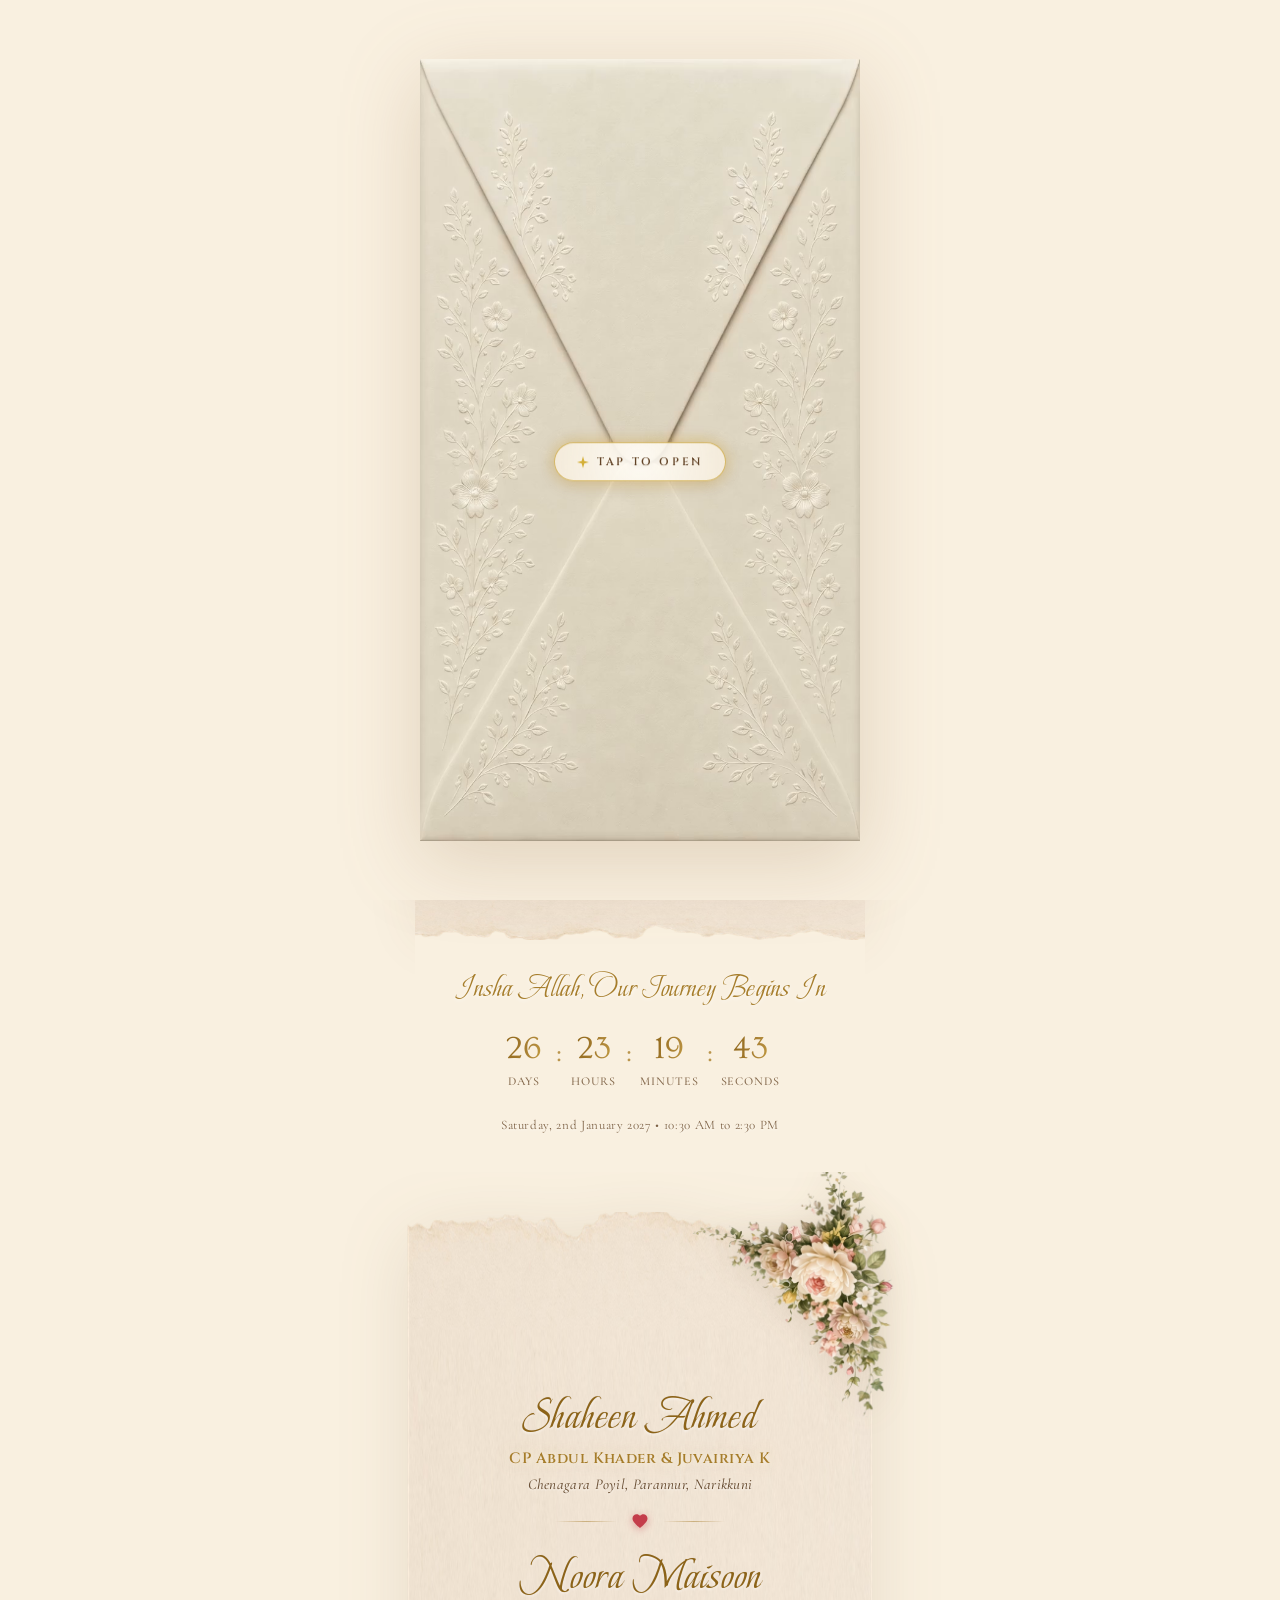
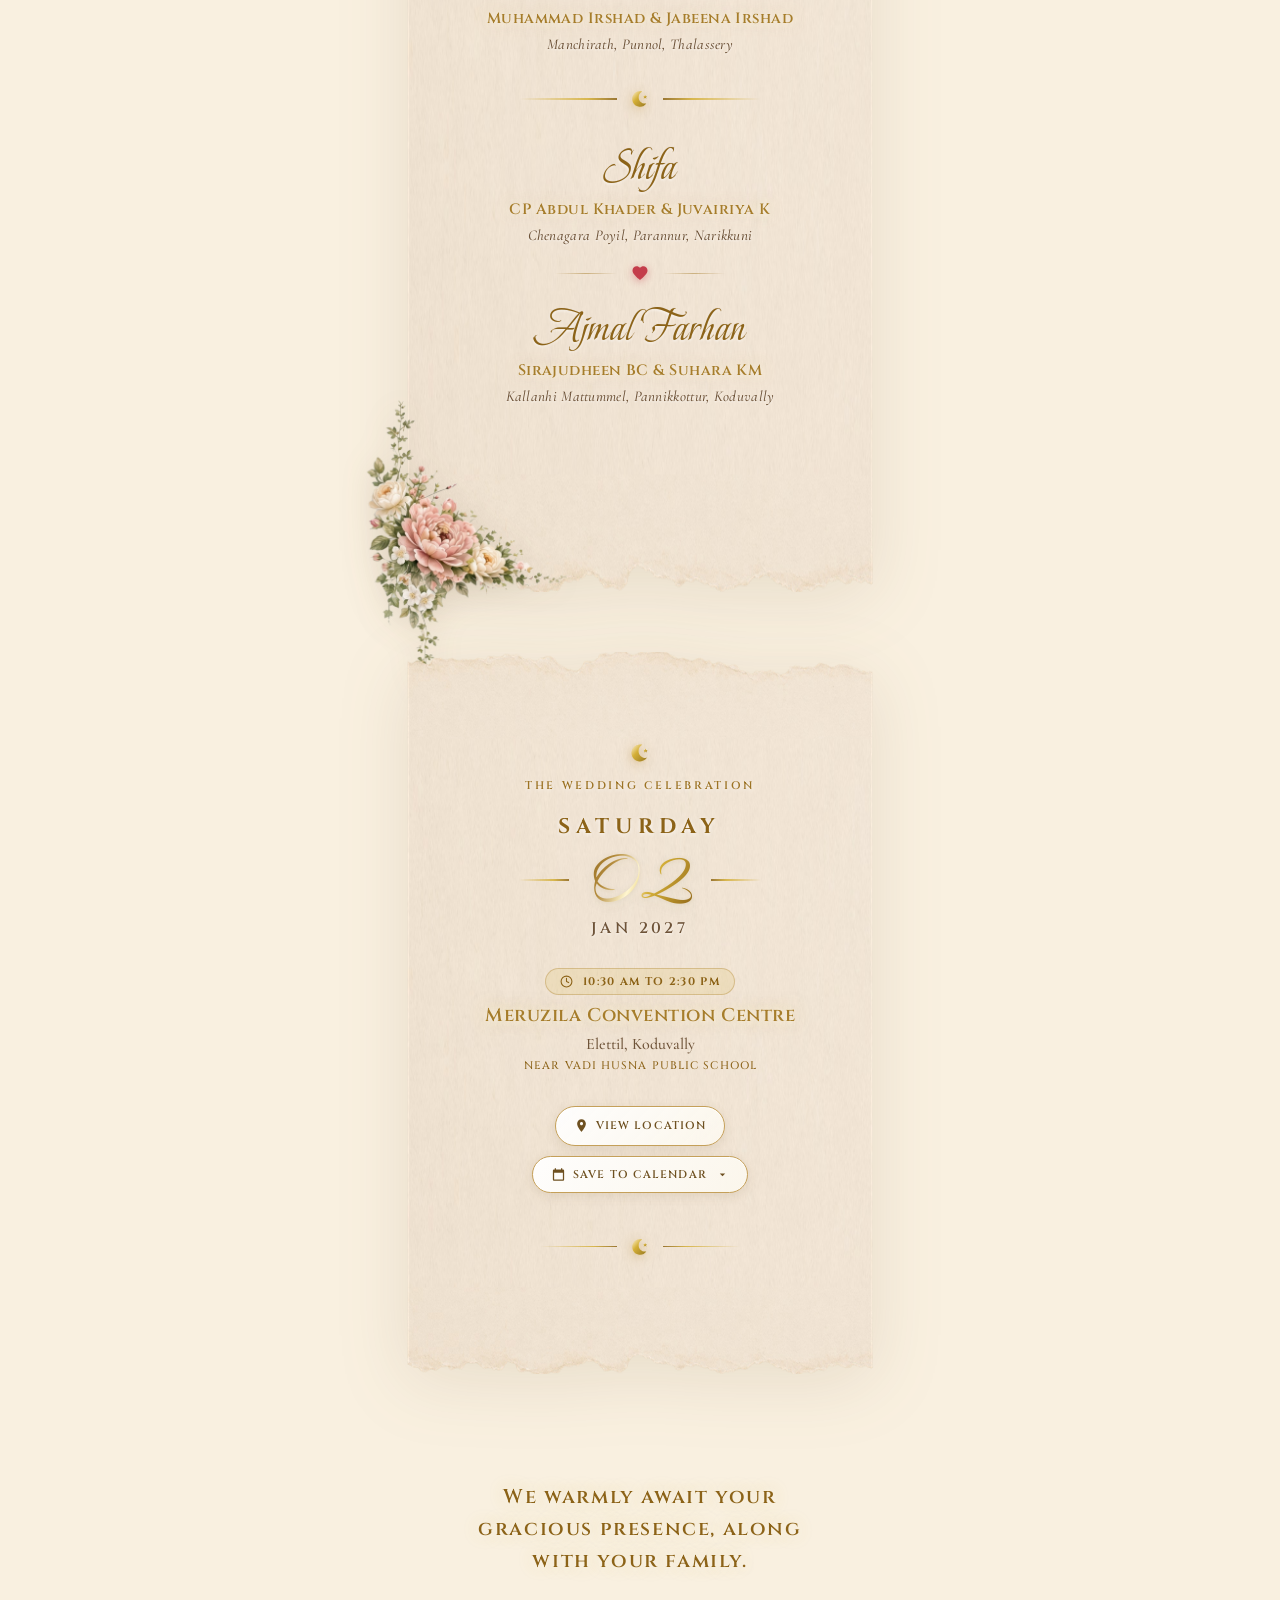
==== weddings1.html @ ca6dc737 "DSFDS" ====
<!DOCTYPE html>
<html lang="en">

<head>
    <meta charset="UTF-8">
    <meta name="viewport" content="width=device-width, initial-scale=1.0, maximum-scale=1.0, user-scalable=no">
    <title>Wedding Invitation | Shaheen &amp; Noora • Shifa &amp; Ajmal | 2 January 2027</title>
    <meta name="description"
        content="Wedding Invitation: Join Us for the Wedding of Shaheen Ahmed &amp; Noora Maisoon and Shifa &amp; Ajmal Farhan on Saturday, 2nd January 2027 (10:30 AM to 2:30 PM) at Meruzila Convention Centre, Elettil, Koduvally.">
    <meta name="keywords"
        content="Wedding Invitation, Muslim Wedding, Shaheen Ahmed, Noora Maisoon, Shifa, Ajmal Farhan, Meruzila Convention Centre, Elettil, Koduvally, Kerala Wedding">
    <meta name="author" content="Shaheen &amp; Noora • Shifa &amp; Ajmal">
    <link rel="icon" type="image/png" href="images/justversemainlogo.png">
    <link rel="shortcut icon" type="image/png" href="images/justversemainlogo.png">
    <link rel="apple-touch-icon" href="images/justversemainlogo.png">

    <!-- Open Graph Meta Tags for WhatsApp, Instagram, Facebook, and Social Sharing -->
    <meta property="og:type" content="website">
    <meta property="og:site_name" content="Wedding Invitation">
    <meta property="og:title" content="Wedding Invitation | Shaheen &amp; Noora • Shifa &amp; Ajmal | 2 January 2027">
    <meta property="og:description"
        content="Join Us for the Wedding of Shaheen Ahmed &amp; Noora Maisoon and Shifa &amp; Ajmal Farhan on Saturday, 2nd January 2027 (10:30 AM to 2:30 PM) at Meruzila Convention Centre, Elettil, Koduvally.">
    <meta property="og:image" content="assets/images/gem13.png">
    <meta property="og:image:secure_url" content="assets/images/gem13.png">
    <meta property="og:image:type" content="image/png">
    <meta property="og:image:width" content="550">
    <meta property="og:image:height" content="975">
    <meta property="og:image:alt"
        content="Wedding Invitation | Shaheen Ahmed &amp; Noora Maisoon • Shifa &amp; Ajmal Farhan">
    <link rel="image_src" href="assets/images/gem13.png">

    <!-- Twitter Card Meta Tags -->
    <meta name="twitter:card" content="summary_large_image">
    <meta name="twitter:title" content="Wedding Invitation | Shaheen &amp; Noora • Shifa &amp; Ajmal">
    <meta name="twitter:description"
        content="Join Us for the Wedding of Shaheen Ahmed &amp; Noora Maisoon and Shifa &amp; Ajmal Farhan on Saturday, 2nd January 2027 at Meruzila Convention Centre, Elettil, Koduvally.">
    <meta name="twitter:image" content="assets/images/gem13.png">
    <meta name="twitter:image:alt"
        content="Wedding Invitation | Shaheen Ahmed &amp; Noora Maisoon • Shifa &amp; Ajmal Farhan">

    <!-- Google Fonts including Amiri for Arabic Script & Calligraphy -->
    <link rel="preconnect" href="https://fonts.googleapis.com">
    <link rel="preconnect" href="https://fonts.gstatic.com" crossorigin>
    <link
        href="https://fonts.googleapis.com/css2?family=Amiri:ital,wght@0,400;0,700;1,400&family=Beau+Rivage&family=Cinzel:wght@400;500;600;700&family=Cormorant+Garamond:ital,wght@0,300;0,400;0,500;0,600;1,400&family=Montserrat:wght@300;400;500;600&family=Ovo&family=Playfair+Display:ital,wght@0,400;0,600;1,400&display=swap"
        rel="stylesheet">

    <!-- Custom Luxury Stylesheet -->
    <link rel="stylesheet" href="css/style.css">
    <link rel="stylesheet" href="css/weddings1.css">
</head>

<body>

    <!-- ==========================================================================
         CINEMATIC INTRO: ENVELOPE OVERLAY & UNVEIL SEQUENCE
         ========================================================================== -->
    <div id="weiOverlay">
        <div class="wei-envelope-stage">
            <img id="weiImg" src="images/envelope_cover.png?v=7.0.0"
                alt="Wedding Invitation - Shaheen &amp; Noora • Shifa &amp; Ajmal" draggable="false">
            <div id="weiTapWrap" class="wei-tap-center">
                <div class="wei-tap-badge">
                    <span class="wei-tap-sparkle">
                        <svg class="sparkle-svg" viewBox="0 0 24 24" fill="currentColor" width="12" height="12"
                            aria-hidden="true">
                            <path d="M12 0L14.59 9.41L24 12L14.59 14.59L12 24L9.41 14.59L0 12L9.41 9.41L12 0Z" />
                        </svg>
                    </span>
                    <span class="wei-tap-label">Tap to open</span>
                </div>
            </div>
        </div>
    </div>

    <!-- Video Opening Layer -->
    <div id="weiVideoWrap">
        <video id="weiVideo" src="assets/videos/video1.mp4?v=2.0.0" muted playsinline preload="auto"></video>
        <button id="weiSkipBtn" class="wei-skip-btn">Skip &rarr;</button>
    </div>

    <!-- Audio Element -->
    <audio id="weiAudio" loop preload="auto">
        <source src="https://pub-4dc8201144ca418fb604349c73e8c724.r2.dev/Einaudi_%20Divenire%20(1)%20(1).mp3"
            type="audio/mp3">
        <source src="assets/audio/a_thousand_years.mp3" type="audio/mp3">
    </audio>

    <!-- Floating Play/Pause Button -->
    <div id="weiAudioBtn">
        <svg id="weiIconPause" xmlns="http://www.w3.org/2000/svg" viewBox="0 0 24 24" style="display:block">
            <rect x="6" y="5" width="4" height="14" rx="1" />
            <rect x="14" y="5" width="4" height="14" rx="1" />
        </svg>
        <svg id="weiIconPlay" xmlns="http://www.w3.org/2000/svg" viewBox="0 0 24 24" style="display:none">
            <polygon points="5,3 19,12 5,21" />
        </svg>
    </div>

    <!-- Ambient Golden Dust Canvas Layer -->
    <canvas id="ambient-canvas"></canvas>

    <!-- ==========================================================================
         MAIN INVITATION WRAPPER
         ========================================================================== -->
    <div class="invitation-page-wrapper">

        <!-- ======================================================================
             SECTION 1 / PAGE 1: THE FRONT PAGE ARTBOARD
             ====================================================================== -->
        <section id="front-artboard" class="front-artboard artboard-no-swans reveal-anim">

            <!-- Architectural Stone Arch, Flowers & Pond Layer (Swans Removed) -->
            <div class="artboard-video-wrap artboard-scenery-wrap">
                <img src="images/artboard_frame_no_swans.jpg" alt="Sacred Garden Arch &amp; Pond"
                    class="artboard-scenery-img">
                <!-- Radial Sunlit Glow Shape (opacity 0.5) -->
                <div class="artboard-shape-glow"></div>
            </div>

            <!-- Romantic Falling Blossom Petals Drifting from Top Arch Flowers -->
            <div class="artboard-falling-petals" aria-hidden="true">
                <span class="blossom-petal bp-1"></span>
                <span class="blossom-petal bp-2"></span>
                <span class="blossom-petal bp-3"></span>
                <span class="blossom-petal bp-4"></span>
                <span class="blossom-petal bp-5"></span>
                <span class="blossom-petal bp-6"></span>
                <span class="blossom-petal bp-7"></span>
                <span class="blossom-petal bp-8"></span>
                <span class="blossom-petal bp-9"></span>
                <span class="blossom-petal bp-10"></span>
                <span class="blossom-petal bp-11"></span>
                <span class="blossom-petal bp-12"></span>
            </div>

            <!-- Top Hanging Botanical Garland -->
            <div class="artboard-top-garland">
                <img src="images/flower_corner_top.png?v=5.2.0"
                    alt="" class="garland-top-img">
            </div>

            <!-- Islamic Crescent & Star Seal -->
            <div class="artboard-cross-seal">
                <img src="images/islamic-crescent-icon.svg" alt="" class="cross-icon-img islamic-crescent-img">
            </div>

            <!-- Ceremony Title -->
            <div class="artboard-ceremony-title">Join Us for the Wedding of</div>

            <!-- Date "02.01.2027" -->
            <div class="artboard-date-tag">02 • 01 • 2027</div>

            <!-- Double Wedding Couple Names -->
            <div class="artboard-names-wrap double-wedding">
                <!-- Couple 1: Shaheen Ahmed & Noora Maisoon -->
                <div class="couple-unit">
                    <div class="artboard-name-first">Shaheen Ahmed</div>
                    <div class="artboard-amp">&amp;</div>
                    <div class="artboard-name-second">Noora Maisoon</div>
                </div>

                <!-- Subtle Inter-Couple Golden Separator -->
                <div class="artboard-wedding-separator" aria-hidden="true">
                    <span class="sep-line"></span>
                    <span class="sep-symbol">
                        <svg class="sep-sparkle-svg" viewBox="0 0 24 24" fill="currentColor" width="9" height="9"
                            aria-hidden="true">
                            <path d="M12 0L14.59 9.41L24 12L14.59 14.59L12 24L9.41 14.59L0 12L9.41 9.41L12 0Z" />
                        </svg>
                        <span class="sep-amp">&amp;</span>
                        <svg class="sep-sparkle-svg" viewBox="0 0 24 24" fill="currentColor" width="9" height="9"
                            aria-hidden="true">
                            <path d="M12 0L14.59 9.41L24 12L14.59 14.59L12 24L9.41 14.59L0 12L9.41 9.41L12 0Z" />
                        </svg>
                    </span>
                    <span class="sep-line"></span>
                </div>

                <!-- Couple 2: Shifa & Ajmal Farhan -->
                <div class="couple-unit">
                    <div class="artboard-name-first">Shifa</div>
                    <div class="artboard-amp">&amp;</div>
                    <div class="artboard-name-second">Ajmal Farhan</div>
                </div>
            </div>

            <!-- Scroll Down Text & Animated Bouncing Chevron -->
            <div id="artboard-scroll-btn" class="artboard-scroll-down">
                <div class="artboard-scroll-label">Scroll down</div>
                <div class="artboard-scroll-chevron">
                    <svg xmlns="http://www.w3.org/2000/svg" viewBox="0 0 25.00 15.86" class="chevron-svg">
                        <path fill="none" stroke="#937100" stroke-width="1.8" stroke-linecap="round"
                            d="M1.0092 1.008C4.3691 5.4431 9.1402 9.565 12.5 14C16.8007 9.565 19.6901 5.4431 23.9908 1.008" />
                    </svg>
                </div>
            </div>

            <!-- Swaying Botanical Branches Left & Right -->
            <div class="artboard-branch-left">
                <img src="https://static.tildacdn.net/tild6639-3363-4136-a234-356639363561/noroot.png" alt=""
                    class="branch-floating branch-left">
            </div>
            <div class="artboard-branch-right">
                <img src="https://static.tildacdn.net/tild3764-3461-4436-a562-636534643333/noroot.png" alt=""
                    class="branch-floating branch-right">
            </div>

            <!-- Bottom Lake / Greenery Artwork -->
            <div class="artboard-bottom-water">
                <img src="images/tilda_water.png" alt="" class="bottom-water-img">
            </div>

            <!-- Islamic Golden Divider -->
            <div class="artboard-christian-divider reveal-anim" aria-hidden="true">
                <span class="cross-divider-line left-line"></span>
                <div class="cross-divider-emblem">
                    <img src="images/islamic-crescent-icon.svg" alt="" class="cross-divider-icon islamic-crescent-icon">
                </div>
                <span class="cross-divider-line right-line"></span>
            </div>

            <!-- Page 2 Header: Bismillah & "And We created you in pairs" - Qur'an 78:8 -->
            <div class="artboard-two-souls reveal-anim" id="artboard-two-souls">
                <span class="two-souls-line soul-bismillah" dir="rtl" lang="ar">بِسْمِ اللَّهِ الرَّحْمَٰنِ
                    الرَّحِيمِ</span>
                <span class="two-souls-line soul-arabic-verse" dir="rtl" lang="ar">وَخَلَقْنَاكُمْ أَزْوَاجًا</span>
                <span class="two-souls-line soul-line-quote">&ldquo;And We created you in pairs&rdquo;</span>
                <span class="two-souls-line soul-line-cite">&mdash; Qur'an 78:8 &mdash;</span>
            </div>

        </section>

        <!-- ======================================================================
             SECTION 2 / PAGE 2: SHIMMERING GOLD COUNTDOWN TIMER
             ====================================================================== -->
        <section class="section-countdown-artboard reveal-anim">
            <div class="countdown-artboard-title">Insha Allah, Our Journey Begins In</div>

            <div id="countdownContainer" class="countdown-flex-container">
                <div class="time-block" id="tb-days">
                    <div class="number-wrap">
                        <div class="number" id="days">--</div>
                    </div>
                    <div class="label">Days</div>
                </div>
                <div class="separator sep1">:</div>
                <div class="time-block" id="tb-hours">
                    <div class="number-wrap">
                        <div class="number" id="hours">--</div>
                    </div>
                    <div class="label">Hours</div>
                </div>
                <div class="separator sep2">:</div>
                <div class="time-block" id="tb-mins">
                    <div class="number-wrap">
                        <div class="number" id="minutes">--</div>
                    </div>
                    <div class="label">Minutes</div>
                </div>
                <div class="separator sep3">:</div>
                <div class="time-block" id="tb-secs">
                    <div class="number-wrap">
                        <div class="number" id="seconds">--</div>
                    </div>
                    <div class="label">Seconds</div>
                </div>
            </div>

            <div class="countdown-date-subtext">
                Saturday, 2nd January 2027 • 10:30 AM to 2:30 PM
            </div>
        </section>

        <!-- ======================================================================
             SECTION 3 / PAGE 3: FAMILY LINEAGE ON SACRED DECKLED PARCHMENT
             ====================================================================== -->
        <section class="section-parchment-lineage double-lineage reveal-anim">
            <div class="parchment-lineage-container">
                <!-- Deckled Paper Background -->
                <div class="parchment-lineage-bg" aria-hidden="true">
                    <img src="images/deckled_parchment_tall.png?v=5.0.0" alt="" class="parchment-bg-img">
                </div>

                <!-- Floating Botanical Corner Roses -->
                <div class="parchment-flower-top" aria-hidden="true">
                    <img src="images/flower_corner_top.png?v=5.2.0" alt="" class="lineage-flower-img branch-sway-top">
                </div>
                <div class="parchment-flower-bottom" aria-hidden="true">
                    <img src="images/flower_corner_bottom.png?v=5.2.0" alt=""
                        class="lineage-flower-img branch-sway-bottom">
                </div>

                <div class="parchment-lineage-content">
                    <!-- COUPLE 1: Shaheen Ahmed & Noora Maisoon -->
                    <div class="lineage-couple-unit reveal-anim">
                        <!-- Groom: Shaheen Ahmed -->
                        <div class="lineage-card-block left-slide-block">
                            <h3 class="lineage-name-script scale-up">Shaheen Ahmed</h3>
                            <div class="lineage-parents-line">CP Abdul Khader &amp; Juvairiya K</div>
                            <div class="lineage-address-line">
                                Chenagara Poyil, Parannur, Narikkuni
                            </div>
                        </div>

                        <!-- Heart Divider -->
                        <div class="lineage-heart-divider scale-up" aria-hidden="true">
                            <span class="heart-line"></span>
                            <span class="heart-icon">
                                <svg class="heart-svg" viewBox="0 0 24 24" fill="currentColor"
                                    xmlns="http://www.w3.org/2000/svg" width="18" height="18" aria-hidden="true">
                                    <path
                                        d="M12 21.35l-1.45-1.32C5.4 15.36 2 12.28 2 8.5 2 5.42 4.42 3 7.5 3c1.74 0 3.41.81 4.5 2.09C13.09 3.81 14.76 3 16.5 3 19.58 3 22 5.42 22 8.5c0 3.78-3.4 6.86-8.55 11.54L12 21.35z" />
                                </svg>
                            </span>
                            <span class="heart-line"></span>
                        </div>

                        <!-- Bride: Noora Maisoon -->
                        <div class="lineage-card-block right-slide-block">
                            <h3 class="lineage-name-script scale-up">Noora Maisoon</h3>
                            <div class="lineage-parents-line">Muhammad Irshad &amp; Jabeena Irshad</div>
                            <div class="lineage-address-line">
                                Manchirath, Punnol, Thalassery
                            </div>
                        </div>
                    </div>

                    <!-- Islamic Crescent Golden Divider -->
                    <div class="parchment-cross-divider scale-up" aria-hidden="true">
                        <span class="cross-divider-line left-line"></span>
                        <div class="cross-divider-emblem">
                            <img src="images/islamic-crescent-icon.svg" alt=""
                                class="cross-divider-icon islamic-crescent-icon">
                        </div>
                        <span class="cross-divider-line right-line"></span>
                    </div>

                    <!-- COUPLE 2: Shifa & Ajmal Farhan -->
                    <div class="lineage-couple-unit reveal-anim">
                        <!-- Bride: Shifa -->
                        <div class="lineage-card-block left-slide-block">
                            <h3 class="lineage-name-script scale-up">Shifa</h3>
                            <div class="lineage-parents-line">CP Abdul Khader &amp; Juvairiya K</div>
                            <div class="lineage-address-line">
                                Chenagara Poyil, Parannur, Narikkuni
                            </div>
                        </div>

                        <!-- Heart Divider -->
                        <div class="lineage-heart-divider scale-up" aria-hidden="true">
                            <span class="heart-line"></span>
                            <span class="heart-icon">
                                <svg class="heart-svg" viewBox="0 0 24 24" fill="currentColor"
                                    xmlns="http://www.w3.org/2000/svg" width="18" height="18" aria-hidden="true">
                                    <path
                                        d="M12 21.35l-1.45-1.32C5.4 15.36 2 12.28 2 8.5 2 5.42 4.42 3 7.5 3c1.74 0 3.41.81 4.5 2.09C13.09 3.81 14.76 3 16.5 3 19.58 3 22 5.42 22 8.5c0 3.78-3.4 6.86-8.55 11.54L12 21.35z" />
                                </svg>
                            </span>
                            <span class="heart-line"></span>
                        </div>

                        <!-- Groom: Ajmal Farhan -->
                        <div class="lineage-card-block right-slide-block">
                            <h3 class="lineage-name-script scale-up">Ajmal Farhan</h3>
                            <div class="lineage-parents-line">Sirajudheen BC &amp; Suhara KM</div>
                            <div class="lineage-address-line">
                                Kallanhi Mattummel, Pannikkottur, Koduvally
                            </div>
                        </div>
                    </div>
                </div>
            </div>
        </section>

        <!-- ======================================================================
             SECTION 5 / PAGE 5: THE CELEBRATION VENUE & LOCATION ON DECKLED PARCHMENT
             ====================================================================== -->
        <section class="section-parchment-event reveal-anim">
            <div class="parchment-event-container">
                <!-- Deckled Paper Background -->
                <div class="parchment-event-bg" aria-hidden="true">
                    <img src="images/deckled_parchment_tall.png?v=5.0.0" alt="" class="parchment-bg-img">
                </div>

                <div class="parchment-event-content">
                    <!-- Top Sacred Islamic Emblem -->
                    <div class="event-cross-emblem" aria-hidden="true">
                        <img src="images/islamic-crescent-icon.svg" alt=""
                            class="event-cross-icon islamic-crescent-icon">
                    </div>
                    <div class="event-section-label">The Wedding Celebration</div>

                    <!-- Date Highlight Container -->
                    <div class="date-highlight-container">
                        <div class="date-day-name left-slide-block">SATURDAY</div>
                        <div class="date-grid">
                            <span class="line left-slide"></span>
                            <span class="date-number scale-up">02</span>
                            <span class="line right-slide"></span>
                        </div>
                        <div class="date-month-year right-slide-block">JAN 2027</div>
                    </div>

                    <!-- Event Schedule & Sacred Venues -->
                    <div class="event-schedule-block">
                        <div class="service-item service-item-mass">
                            <div class="service-time-badge service-badge-mass">
                                <span class="time-clock-icon">
                                    <svg class="time-clock-svg" viewBox="0 0 24 24" fill="none" stroke="currentColor"
                                        stroke-width="2" stroke-linecap="round" stroke-linejoin="round" width="13"
                                        height="13" aria-hidden="true">
                                        <circle cx="12" cy="12" r="10"></circle>
                                        <polyline points="12 6 12 12 16 14"></polyline>
                                    </svg>
                                </span>
                                <span>10:30 AM to 2:30 PM</span>
                            </div>
                            <h3 class="service-venue-name venue-anim-mass">Meruzila Convention Centre</h3>
                            <div class="service-venue-sub venue-sub-mass">
                                Elettil, Koduvally<br>
                                <span class="venue-landmark">Near Vadi Husna Public School</span>
                            </div>
                        </div>
                    </div>

                    <!-- Luxury Action Buttons: View Location & Save to Calendar -->
                    <div class="parchment-action-buttons">
                        <!-- View Location Link -->
                        <a href="https://maps.app.goo.gl/gqiC6uwyXmuQNy3B7" target="_blank" rel="noopener noreferrer"
                            class="btn-parchment-pill btn-parchment-location" aria-label="View Location on Google Maps">
                            <svg viewBox="0 0 24 24" class="pill-svg-icon">
                                <path
                                    d="M12 2C8.13 2 5 5.13 5 9c0 5.25 7 13 7 13s7-7.75 7-13c0-3.87-3.13-7-7-7zm0 9.5c-1.38 0-2.5-1.12-2.5-2.5s1.12-2.5 2.5-2.5 2.5 1.12 2.5 2.5-1.12 2.5-2.5 2.5z" />
                            </svg>
                            <span>View Location</span>
                        </a>

                        <!-- Save to Calendar Dropdown Wrap -->
                        <div class="calendar-dropdown-wrap">
                            <button type="button" id="btn-save-calendar-toggle"
                                class="btn-parchment-pill btn-parchment-cal" aria-expanded="false">
                                <svg viewBox="0 0 24 24" class="pill-svg-icon">
                                    <path
                                        d="M19 4h-1V2h-2v2H8V2H6v2H5c-1.11 0-1.99.9-1.99 2L3 20c0 1.1.89 2 2 2h14c1.1 0 2-.9 2-2V6c0-1.1-.9-2-2-2zm0 16H5V9h14v11z" />
                                </svg>
                                <span>Save to Calendar</span>
                                <svg viewBox="0 0 24 24" class="dropdown-arrow-icon">
                                    <path d="M7 10l5 5 5-5z" />
                                </svg>
                            </button>
                            <div id="calendar-dropdown-menu" class="calendar-dropdown-menu">
                                <a id="btn-google-calendar" href="#" target="_blank" rel="noopener noreferrer"
                                    class="cal-menu-item">
                                    <span class="cal-mini-icon">
                                        <svg class="cal-svg" viewBox="0 0 24 24" fill="none" stroke="currentColor"
                                            stroke-width="2" stroke-linecap="round" stroke-linejoin="round" width="15"
                                            height="15" aria-hidden="true">
                                            <rect x="3" y="4" width="18" height="18" rx="2" ry="2"></rect>
                                            <line x1="16" y1="2" x2="16" y2="6"></line>
                                            <line x1="8" y1="2" x2="8" y2="6"></line>
                                            <line x1="3" y1="10" x2="21" y2="10"></line>
                                        </svg>
                                    </span>
                                    <span>Google Calendar</span>
                                </a>
                                <button type="button" id="btn-apple-calendar" class="cal-menu-item">
                                    <span class="cal-mini-icon">
                                        <svg class="apple-svg" viewBox="0 0 170 170" width="15" height="15"
                                            fill="currentColor" aria-hidden="true">
                                            <path
                                                d="M150.37 130.25c-2.45 5.66-5.35 10.87-8.71 15.66-4.58 6.53-8.33 11.05-11.22 13.56-4.48 4.12-9.28 6.23-14.42 6.35-3.69 0-8.14-1.05-13.32-3.18-5.19-2.12-9.97-3.17-14.34-3.17-4.58 0-9.49 1.05-14.75 3.17-5.26 2.13-9.5 3.24-12.74 3.35-4.35.13-9.16-1.9-14.42-6.08-3.7-3.04-7.58-7.7-11.64-13.98-6.19-9.56-11.1-20.9-14.74-34.02-3.64-13.12-5.46-25.04-5.46-35.77 0-14.44 3.73-26.23 11.19-35.37 7.46-9.14 16.79-13.8 27.99-13.98 5.43 0 11.28 1.48 17.55 4.43 6.27 2.95 10.23 4.48 11.89 4.59 1.34 0 5.48-1.58 12.43-4.74 6.95-3.16 13.04-4.63 18.28-4.41 12.83.61 23.33 5.42 31.5 14.43-11.2 6.77-16.69 16.29-16.48 28.56.22 9.68 3.99 17.74 11.31 24.18 5.76 5.11 12.39 8.35 19.89 9.72-2.18 6.53-4.94 13.68-8.28 21.46zM119.22 31.84c0-7.72 2.76-14.97 8.28-21.75 5.53-6.77 12.48-10.09 20.87-10.09.22 1.09.33 2.18.33 3.27 0 7.62-2.88 15.08-8.63 22.38-5.75 7.3-12.91 11.1-21.48 11.41-.21-1.63-.37-3.37-.37-5.22z" />
                                        </svg>
                                    </span>
                                    <span>Apple / iCal (.ics)</span>
                                </button>
                            </div>
                        </div>
                    </div>

                    <!-- Sacred Golden Crescent Divider -->
                    <div class="parchment-cross-divider mini" aria-hidden="true">
                        <span class="cross-divider-line left-line"></span>
                        <div class="cross-divider-emblem">
                            <img src="images/islamic-crescent-icon.svg" alt=""
                                class="cross-divider-icon islamic-crescent-icon">
                        </div>
                        <span class="cross-divider-line right-line"></span>
                    </div>
                </div>
            </div>
        </section>

        <!-- ======================================================================
             FINAL PAGE / FOOTER: WARM PRESENCE REQUEST
             ====================================================================== -->
        <footer class="simple-invitation-footer reveal-anim">
            <div class="final-presence-wrap">
                <p class="final-presence-text">
                    We warmly await your gracious presence, along with your family.
                </p>
            </div>
        </footer>
    </div>

    <!-- Main JavaScript Engine -->
    <script src="js/weddings1.js"></script>
</body>

</html>
---- css/style.css ----
/* ==========================================================================
   NEENA WITH NIKHIL — THE SACRED GARDEN
   Christian Betrothal Invitation & Ceremony Experience
   Inspired by https://webgencyinvitations.com/thesacredgarden
   Theme: Warm Parchment (#F9F0E0), Antique Gold (#A67D2B, #B48C3D), Royal Wine (#5A0F1B)
   ========================================================================== */

@import url('https://fonts.googleapis.com/css2?family=Cinzel:wght@400;500;600;700&family=Cinzel+Decorative:wght@400;700&family=Cormorant+Garamond:ital,wght@0,300;0,400;0,500;0,600;1,400&family=Montserrat:wght@300;400;500;600;700&family=Ovo&family=Playfair+Display:ital,wght@0,400;0,500;0,600;1,400&display=swap');

:root {
    /* Palette from The Sacred Garden */
    --bg-parchment: #F9F0E0;
    --bg-parchment-light: #FFFDF8;
    --bg-parchment-card: rgba(255, 253, 248, 0.94);
    --bg-parchment-glass: rgba(249, 240, 224, 0.88);

    --gold-primary: #A67D2B;
    --gold-rich: #B48C3D;
    --gold-light: #D8BA72;
    --gold-shimmer: #CDA95A;
    --gold-border: rgba(166, 125, 43, 0.32);
    --gold-glow: rgba(180, 140, 61, 0.28);

    --wine-royal: #5A0F1B;
    --wine-hover: #721625;
    --wine-soft: rgba(90, 15, 27, 0.08);

    --text-primary: #332418;
    --text-secondary: #6A5140;
    --text-muted: #8C7666;

    /* Typography */
    --font-heading: 'Cinzel', Georgia, serif;
    --font-decorative: 'Cinzel Decorative', Georgia, serif;
    --font-serif: 'Cormorant Garamond', Georgia, serif;
    --font-sans: 'Montserrat', -apple-system, sans-serif;
    --font-timer: 'Ovo', Georgia, serif;

    /* Card & Section Container Dimensions */
    --container-max-w: 460px;
    --artboard-w: 450px;
    --artboard-h: 940px;
    --shadow-soft: 0 10px 30px rgba(110, 80, 45, 0.08);
    --shadow-card: 0 16px 40px rgba(110, 80, 45, 0.12);
}

/* Base Reset */
*, *::before, *::after {
    box-sizing: border-box;
    margin: 0;
    padding: 0;
    -webkit-tap-highlight-color: transparent;
}

html {
    scroll-behavior: smooth;
    background-color: var(--bg-parchment);
}

body {
    width: 100%;
    min-height: 100vh;
    background-color: var(--bg-parchment);
    color: var(--text-primary);
    font-family: var(--font-serif);
    line-height: 1.6;
    overflow-x: hidden;
    position: relative;
    -webkit-font-smoothing: antialiased;
}

/* ==========================================================================
   1. CINEMATIC ENVELOPE OVERLAY (#weiOverlay)
   (Exact Match to The Sacred Garden rec2487446003)
   ========================================================================== */
#weiOverlay {
    position: fixed;
    inset: 0;
    z-index: 99999;
    background: #F9F0E0;
    display: flex;
    flex-direction: column;
    align-items: center;
    justify-content: center;
    cursor: pointer;
    -webkit-tap-highlight-color: transparent;
    user-select: none;
    transition: opacity 1.4s ease;
}

.wei-envelope-stage {
    position: relative;
    width: 100%;
    max-width: 440px;
    display: flex;
    align-items: center;
    justify-content: center;
}

#weiImg {
    width: 100%;
    max-width: 440px;
    display: block;
    object-fit: contain;
    filter: drop-shadow(0 20px 40px rgba(140, 100, 60, 0.22));
}

#weiTapWrap.wei-tap-center {
    position: absolute;
    top: 51.5%;
    left: 50%;
    transform: translate(-50%, -50%);
    display: flex;
    flex-direction: column;
    align-items: center;
    justify-content: center;
    animation: weiTapIn 1.2s 0.6s both;
    pointer-events: none;
    z-index: 10;
}

.wei-tap-badge {
    display: inline-flex;
    align-items: center;
    justify-content: center;
    gap: 8px;
    padding: 10px 22px;
    background: radial-gradient(circle, rgba(255, 252, 245, 0.94) 0%, rgba(247, 238, 222, 0.88) 100%);
    border: 1.5px solid rgba(197, 155, 39, 0.65);
    border-radius: 30px;
    box-shadow: 0 4px 18px rgba(140, 100, 60, 0.16), 0 0 16px rgba(218, 165, 32, 0.35);
    backdrop-filter: blur(6px);
    -webkit-backdrop-filter: blur(6px);
    animation: weiBadgePulse 2.4s ease-in-out infinite;
    cursor: pointer;
}

.wei-tap-sparkle {
    font-size: 11px;
    color: #C59B27;
    animation: weiSparkleSpin 3s linear infinite;
    line-height: 1;
}

@keyframes weiSparkleSpin {
    0%, 100% { transform: scale(1) rotate(0deg); opacity: 0.8; }
    50%      { transform: scale(1.25) rotate(15deg); opacity: 1; }
}

.wei-tap-badge .wei-tap-label {
    font-family: 'Cinzel', Georgia, serif;
    font-size: 11px;
    letter-spacing: 0.24em;
    text-transform: uppercase;
    color: #624326;
    font-weight: 600;
    white-space: nowrap;
}

@keyframes weiBadgePulse {
    0%, 100% {
        transform: scale(1);
        box-shadow: 0 4px 18px rgba(140, 100, 60, 0.16), 0 0 14px rgba(218, 165, 32, 0.25);
    }
    50% {
        transform: scale(1.05);
        box-shadow: 0 8px 26px rgba(140, 100, 60, 0.24), 0 0 24px rgba(218, 165, 32, 0.55);
    }
}

@keyframes weiTapIn {
    from { opacity: 0; transform: translate(-50%, calc(-50% + 8px)); }
    to   { opacity: 1; transform: translate(-50%, -50%); }
}

/* ==========================================================================
   2. VIDEO UNVEILING LAYER (#weiVideoWrap)
   ========================================================================== */
#weiVideoWrap {
    position: fixed;
    inset: 0;
    z-index: 100000;
    display: flex;
    align-items: center;
    justify-content: center;
    background: #F9F0E0;
    opacity: 0;
    transition: opacity 0.8s ease;
    pointer-events: none;
}

#weiVideoWrap.wei-video-in {
    opacity: 1;
    pointer-events: all;
}

#weiVideoWrap.wei-video-out {
    opacity: 0;
    transition: opacity 1.4s ease;
    pointer-events: none;
}

#weiVideo {
    width: 100%;
    max-width: 440px;
    display: block;
    object-fit: contain;
    filter: drop-shadow(0 20px 40px rgba(0, 0, 0, 0.15));
}

.wei-skip-btn {
    position: absolute;
    bottom: 24px;
    right: 24px;
    padding: 7px 16px;
    background: rgba(255, 255, 255, 0.9);
    color: var(--text-secondary);
    border: 1px solid var(--gold-border);
    border-radius: 20px;
    font-family: var(--font-heading);
    font-size: 11px;
    letter-spacing: 0.12em;
    text-transform: uppercase;
    cursor: pointer;
    box-shadow: 0 4px 12px rgba(0, 0, 0, 0.1);
    transition: all 0.3s ease;
    z-index: 100001;
}

.wei-skip-btn:hover {
    background: var(--wine-royal);
    color: #ffffff;
    border-color: var(--wine-royal);
}

/* ==========================================================================
   3. FLOATING MUSIC CONTROLLER BUTTON (#weiAudioBtn)
   ========================================================================== */
#weiAudioBtn {
    position: fixed;
    bottom: 20px;
    right: 20px;
    width: 58px;
    height: 58px;
    background: #5A0F1B;
    border-radius: 50%;
    border: 2px solid rgba(216, 186, 114, 0.6);
    display: flex;
    justify-content: center;
    align-items: center;
    z-index: 2147483647;
    cursor: pointer;
    box-shadow: 0 6px 18px rgba(90, 15, 27, 0.4);
    visibility: hidden;
    opacity: 0;
    transition: opacity 0.4s ease-in-out, transform 0.25s ease;
}

#weiAudioBtn:hover {
    transform: scale(1.08);
}

#weiAudioBtn svg {
    width: 26px;
    height: 26px;
    fill: white;
}

/* ==========================================================================
   4. AMBIENT CANVAS & WRAPPER
   ========================================================================== */
#ambient-canvas {
    position: fixed;
    top: 0;
    left: 0;
    width: 100vw;
    height: 100vh;
    pointer-events: none;
    z-index: 5;
    opacity: 0.6;
}

.invitation-page-wrapper {
    position: relative;
    width: 100%;
    min-height: 100vh;
    background-color: var(--bg-parchment);
    z-index: 10;
    overflow-x: hidden;
}

/* ==========================================================================
   5. SECTION 1: THE FRONT PAGE ARTBOARD (rec2487446043 EXACT COMPOSITION)
   Design Dimensions: 450px wide x 1140px tall, warm ivory #F9F0E0 background
   Pillar Width: Center area strictly constrained between the stone pillars
   ========================================================================== */
.front-artboard {
    position: relative;
    width: 100%;
    max-width: 450px;
    height: 940px;
    margin: 0 auto;
    background-color: #F9F0E0;
    overflow: hidden;
    box-shadow: 0 0 50px rgba(110, 80, 45, 0.08);
}

/* Swans Looping Background Video */
.artboard-video-wrap {
    position: absolute;
    top: 0;
    left: 50%;
    transform: translateX(-50%);
    width: 450px;
    height: 720px;
    z-index: 1;
    overflow: hidden;
}

.artboard-video {
    width: 100%;
    height: 100%;
    object-fit: cover;
    display: block;
}

/* Radial Sunlit Glow Shape (opacity 0.5) */
.artboard-shape-glow {
    position: absolute;
    top: 0;
    left: 0;
    width: 100%;
    height: 640px;
    opacity: 0.5;
    background-image: radial-gradient(circle at center, rgba(255, 249, 235, 1) 0%, rgba(255, 231, 192, 0) 85%);
    pointer-events: none;
    z-index: 2;
}

/* Top Hanging Botanical Garland */
.artboard-top-garland {
    position: absolute;
    top: -710px;
    left: 50%;
    transform: translateX(-50%);
    width: 735px;
    height: 735px;
    pointer-events: none;
    z-index: 3;
}

.garland-top-img {
    width: 100%;
    height: 100%;
    object-fit: contain;
    display: block;
}

/* Sacred Christian Cross Seal (Top: 155px - Strictly & Immutably Centered) */
.artboard-cross-seal {
    position: absolute;
    top: 155px;
    left: 50% !important;
    transform: translateX(-50%) !important;
    width: 24px;
    height: 32px;
    z-index: 4;
    display: flex;
    align-items: center;
    justify-content: center;
    margin: 0 !important;
    padding: 0 !important;
    box-sizing: border-box;
    filter: drop-shadow(0 2px 6px rgba(166, 125, 43, 0.45));
}

.cross-icon-img {
    width: 24px;
    height: 32px;
    object-fit: contain;
    display: block;
    margin: 0 auto;
}

/* Ceremony Title: Betrothal Ceremony (Top: 195px - shifted down)
   STRICTLY INSIDE THE PILLARS (max-width: 210px) - REFINED, DAINTY SIZE */
.artboard-ceremony-title {
    position: absolute;
    top: 195px;
    left: 50%;
    transform: translateX(-50%) translateY(16px);
    width: 90%;
    max-width: 210px; /* Kept strictly inside the pillars */
    text-align: center;
    color: #a67d2b;
    font-family: 'Cinzel', Georgia, serif;
    font-size: 11.5px; /* Refined dainty font size */
    font-weight: 500;
    letter-spacing: 0.18em;
    text-transform: uppercase;
    line-height: 1.25;
    z-index: 4;
    white-space: nowrap;
    text-shadow: 0 1px 6px rgba(255, 255, 255, 0.95), 0 0 1px rgba(166, 125, 43, 0.35);
    opacity: 0;
    filter: blur(4px);
    pointer-events: none;
}

.front-artboard.artboard-revealed .artboard-ceremony-title {
    animation: artboardEntranceOnce 1.2s cubic-bezier(0.16, 1, 0.3, 1) 0.12s 1 normal forwards;
}

/* Date Tag: 28 • 10 • 2026 (Top: 228px - shifted down)
   Delicate frosted pill badge strictly inside the pillars */
.artboard-date-tag {
    position: absolute;
    top: 228px;
    left: 50%;
    transform: translateX(-50%) translateY(16px);
    display: inline-flex;
    align-items: center;
    justify-content: center;
    color: #a67d2b;
    font-family: 'Cinzel', Georgia, serif;
    font-size: 10.5px; /* Refined dainty size */
    font-weight: 600;
    letter-spacing: 0.22em;
    line-height: 1;
    z-index: 4;
    padding: 3px 12px;
    background: rgba(255, 253, 248, 0.82);
    border: 1px solid rgba(166, 125, 43, 0.28);
    border-radius: 14px;
    box-shadow: 0 2px 8px rgba(166, 125, 43, 0.08);
    text-shadow: 0 1px 4px rgba(255, 255, 255, 0.85);
    white-space: nowrap;
    opacity: 0;
    filter: blur(4px);
    pointer-events: none;
}

.front-artboard.artboard-revealed .artboard-date-tag {
    animation: artboardEntranceOnce 1.2s cubic-bezier(0.16, 1, 0.3, 1) 0.24s 1 normal forwards;
}

/* Grand Stacked Couple Names: Neena & Nikhil (Top: 290px - shifted down)
   STRICTLY INSIDE THE PILLARS (max-width: 215px)
   EXQUISITE BEAU RIVAGE SCRIPT — NOT BOLD, SLENDER & REFINED
   BESPOKE ROMANTIC CONVERGENCE & GOLD LUSTRE PASS (SINGLE RUN) */
.artboard-names-wrap {
    position: absolute;
    top: 290px;
    left: 50%;
    transform: translateX(-50%);
    width: 90%;
    max-width: 215px; /* Perfectly centered between the stone pillars */
    text-align: center;
    z-index: 4;
    pointer-events: none;
}

/* Bride Name (Neena): Graceful Convergence from Left + Single-Pass Gold Lustre */
.artboard-name-first {
    font-family: 'Beau Rivage', 'Cormorant Garamond', cursive;
    font-size: clamp(34px, 8.5vw, 40px); /* Refined size that fits strictly between pillars */
    font-weight: 400; /* STRICTLY NOT BOLD */
    line-height: 1.05;
    letter-spacing: 0.02em;
    text-transform: none; /* Flowing title-case script */
    color: #a67d2b;
    background: linear-gradient(
        115deg,
        #8C6318 0%,
        #B48C3D 20%,
        #FFF6D0 38%,
        #D4AF37 54%,
        #8C6318 72%,
        #B48C3D 100%
    );
    background-size: 260% 100%;
    background-position: 100% 0;
    -webkit-background-clip: text;
    -webkit-text-fill-color: transparent;
    background-clip: text;
    filter: drop-shadow(0 2px 6px rgba(255, 255, 255, 0.95)) drop-shadow(0 1px 2px rgba(140, 99, 24, 0.3));
    opacity: 0;
    transform: translateX(-34px) translateY(4px);
    will-change: transform, opacity, filter, background-position;
}

.front-artboard.artboard-revealed .artboard-name-first {
    animation: brideGlideInLeft 1.4s cubic-bezier(0.16, 1, 0.3, 1) 0.32s 1 normal forwards,
               goldLustreSweep 2.2s cubic-bezier(0.22, 1, 0.36, 1) 0.5s 1 normal forwards;
}

/* Groom Name (Nikhil): Graceful Convergence from Right + Single-Pass Gold Lustre */
.artboard-name-second {
    font-family: 'Beau Rivage', 'Cormorant Garamond', cursive;
    font-size: clamp(34px, 8.5vw, 40px); /* Refined size that fits strictly between pillars */
    font-weight: 400; /* STRICTLY NOT BOLD */
    line-height: 1.05;
    letter-spacing: 0.02em;
    text-transform: none; /* Flowing title-case script */
    color: #a67d2b;
    background: linear-gradient(
        115deg,
        #8C6318 0%,
        #B48C3D 20%,
        #FFF6D0 38%,
        #D4AF37 54%,
        #8C6318 72%,
        #B48C3D 100%
    );
    background-size: 260% 100%;
    background-position: 100% 0;
    -webkit-background-clip: text;
    -webkit-text-fill-color: transparent;
    background-clip: text;
    filter: drop-shadow(0 2px 6px rgba(255, 255, 255, 0.95)) drop-shadow(0 1px 2px rgba(140, 99, 24, 0.3));
    opacity: 0;
    transform: translateX(34px) translateY(4px);
    will-change: transform, opacity, filter, background-position;
}

.front-artboard.artboard-revealed .artboard-name-second {
    animation: groomGlideInRight 1.4s cubic-bezier(0.16, 1, 0.3, 1) 0.32s 1 normal forwards,
               goldLustreSweep 2.2s cubic-bezier(0.22, 1, 0.36, 1) 0.5s 1 normal forwards;
}

/* Ampersand (&): Gentle Romantic Bloom in Center */
.artboard-amp {
    font-family: 'Beau Rivage', 'Cormorant Garamond', cursive;
    font-size: 24px;
    font-weight: 400; /* NOT BOLD */
    line-height: 1;
    margin: 1px 0;
    display: block;
    color: #b48c3d;
    filter: drop-shadow(0 1px 4px rgba(255, 255, 255, 0.9));
    opacity: 0;
    transform: scale(0.3) rotate(-14deg);
    will-change: transform, opacity;
}

.front-artboard.artboard-revealed .artboard-amp {
    animation: ampersandBloomOnce 1.2s cubic-bezier(0.34, 1.56, 0.64, 1) 0.48s 1 normal forwards;
}

/* Scroll Down Prompt (Top: 475px - shifted down) - Sits cleanly below names */
.artboard-scroll-down {
    position: absolute;
    top: 475px;
    left: 50%;
    transform: translateX(-50%) translateY(16px);
    display: flex;
    flex-direction: column;
    align-items: center;
    gap: 4px;
    z-index: 4;
    cursor: pointer;
    text-decoration: none;
    max-width: 180px;
    opacity: 0;
    filter: blur(4px);
    transition: transform 0.25s ease;
}

.front-artboard.artboard-revealed .artboard-scroll-down {
    animation: artboardEntranceOnce 1.2s cubic-bezier(0.16, 1, 0.3, 1) 0.65s 1 normal forwards;
    pointer-events: auto;
}

.artboard-scroll-down:hover {
    transform: translateX(-50%) translateY(-2px);
}

.artboard-scroll-label {
    color: #a67d2b;
    font-family: 'Cinzel', Georgia, serif;
    font-size: 11px; /* REFINED DAINTY SIZE */
    font-weight: 500;
    letter-spacing: 0.16em;
    text-transform: uppercase;
    text-align: center;
    white-space: nowrap;
    text-shadow: 0 1px 6px rgba(255, 255, 255, 0.95);
}

.artboard-scroll-chevron {
    width: 18px;
    height: 12px;
    display: flex;
    align-items: center;
    justify-content: center;
    animation: artboardBounce 1.8s ease-in-out infinite;
}

.chevron-svg {
    width: 100%;
    height: auto;
    display: block;
}

@keyframes artboardBounce {
    0%, 100% { transform: translateY(0); }
    50%      { transform: translateY(5px); }
}

/* =========================================================================
   ONE-SHOT REFINED ENTRANCE ANIMATIONS (NOT INFINITE, NOT EVERY TIME)
   Fires exactly ONCE when the artboard is revealed, then settles permanently.
   ========================================================================= */
@keyframes artboardEntranceOnce {
    0% {
        opacity: 0;
        transform: translateX(-50%) translateY(16px);
        filter: blur(4px);
    }
    60% {
        opacity: 0.85;
        filter: blur(0.5px);
    }
    100% {
        opacity: 1;
        transform: translateX(-50%) translateY(0);
        filter: none;
    }
}

@keyframes brideGlideInLeft {
    0% {
        opacity: 0;
        transform: translateX(-34px) translateY(6px);
        filter: blur(6px);
        letter-spacing: 0.08em;
    }
    60% {
        opacity: 0.9;
        filter: blur(0.5px);
    }
    100% {
        opacity: 1;
        transform: translateX(0) translateY(0);
        filter: none;
        letter-spacing: 0.02em;
    }
}

@keyframes groomGlideInRight {
    0% {
        opacity: 0;
        transform: translateX(34px) translateY(6px);
        filter: blur(6px);
        letter-spacing: 0.08em;
    }
    60% {
        opacity: 0.9;
        filter: blur(0.5px);
    }
    100% {
        opacity: 1;
        transform: translateX(0) translateY(0);
        filter: none;
        letter-spacing: 0.02em;
    }
}

@keyframes ampersandBloomOnce {
    0% {
        opacity: 0;
        transform: scale(0.3) rotate(-14deg);
        filter: blur(4px);
    }
    65% {
        opacity: 1;
        transform: scale(1.18) rotate(2deg);
        filter: none;
    }
    100% {
        opacity: 1;
        transform: scale(1) rotate(0deg);
        filter: none;
    }
}

@keyframes goldLustreSweep {
    0% {
        background-position: 100% 0;
    }
    100% {
        background-position: 0% 0;
    }
}

/* Swaying Left & Right Botanical Branches */
.artboard-branch-left {
    position: absolute;
    top: 535px;
    left: -12px;
    width: 185px;
    z-index: 3;
    pointer-events: none;
    transform-origin: bottom left;
    animation: sbsSwayLeft 4s ease-in-out infinite;
}

.artboard-branch-right {
    position: absolute;
    top: 515px;
    right: -15px;
    width: 195px;
    z-index: 3;
    pointer-events: none;
    transform-origin: bottom right;
    animation: sbsSwayRight 4s ease-in-out infinite;
}

.branch-floating {
    width: 100%;
    height: auto;
    display: block;
}

@keyframes sbsSwayLeft {
    0%, 100% { transform: scale(1) rotate(0deg); }
    50%      { transform: scale(1.05) rotate(2deg); }
}

@keyframes sbsSwayRight {
    0%, 100% { transform: scale(1) rotate(0deg); }
    50%      { transform: scale(1.04) rotate(-2deg); }
}

/* Bottom Lake / Greenery Artwork (Anchored to bottom - displays organic burned paper deckle edge) */
.artboard-bottom-water {
    position: absolute;
    bottom: 0;
    left: 50%;
    transform: translateX(-50%);
    width: 744px;
    height: 288px;
    z-index: 2;
    pointer-events: none;
}

.bottom-water-img {
    width: 100%;
    height: 100%;
    object-fit: fill;
    display: block;
}

/* ==========================================================================
   SACRED CHRISTIAN DIVIDER & TWO SOULS PROCLAMATION (ARTBOARD LOWER SECTION)
   ========================================================================== */

/* Front Artboard Islamic Crescent Divider (Top: 672px - Centered) */
.artboard-christian-divider {
    position: absolute;
    top: 672px;
    left: 50% !important;
    transform: translateX(-50%) !important;
    width: 220px;
    max-width: 80%;
    display: flex;
    align-items: center;
    justify-content: center;
    margin: 0 !important;
    padding: 0 !important;
    z-index: 4;
    user-select: none;
    pointer-events: none;
    box-sizing: border-box;
    opacity: 0;
    transition: opacity 1.1s cubic-bezier(0.22, 1, 0.36, 1);
}

.front-artboard.artboard-revealed .artboard-christian-divider,
.artboard-christian-divider.revealed {
    opacity: 1 !important;
    transform: translateX(-50%) !important;
}

/* ==========================================================================
   TWO SOULS PROCLAMATION (ARTBOARD LOWER SECTION - SCROLL REVEAL)
   ========================================================================== */
.artboard-two-souls {
    position: absolute;
    top: 772px;
    left: 0 !important;
    right: 0 !important;
    margin: 0 auto !important;
    width: 100%;
    max-width: 320px;
    display: flex;
    flex-direction: column;
    align-items: center;
    justify-content: center;
    text-align: center;
    color: #a67d2b;
    font-family: 'Cinzel', Georgia, serif;
    font-size: 14.5px;
    line-height: 1.32;
    font-weight: 600;
    letter-spacing: 0.06em;
    z-index: 4;
    opacity: 0;
    transition: opacity 0.8s cubic-bezier(0.16, 1, 0.3, 1), transform 0.8s cubic-bezier(0.16, 1, 0.3, 1);
    will-change: transform, opacity;
}

.artboard-two-souls.revealed {
    opacity: 1 !important;
}

.two-souls-line {
    width: 100%;
    text-align: center;
    display: block;
    opacity: 0;
    transform: translateY(14px) scale(0.97);
    transition: opacity 0.85s cubic-bezier(0.16, 1, 0.3, 1),
                transform 0.85s cubic-bezier(0.16, 1, 0.3, 1),
                text-shadow 0.85s ease,
                letter-spacing 0.85s ease;
    will-change: transform, opacity;
}

.artboard-two-souls.revealed .two-souls-line {
    opacity: 1;
    transform: translateY(0) scale(1);
}

.artboard-two-souls.revealed .soul-bismillah {
    transition-delay: 0.05s;
    font-family: 'Amiri', 'Traditional Arabic', serif;
    font-size: clamp(16px, 4.2vw, 19.5px);
    font-weight: 700;
    line-height: 1.4;
    letter-spacing: 0;
    color: #8C6318;
    margin-bottom: 3px;
    direction: rtl;
    text-align: center;
    text-shadow: 0 1px 5px rgba(255, 255, 255, 0.95), 0 0 12px rgba(212, 175, 55, 0.4);
    animation: goldShimmerText 3.6s ease-in-out infinite alternate 1.0s;
}

.artboard-two-souls.revealed .soul-line-1 {
    transition-delay: 0.20s;
    font-size: clamp(13px, 3.4vw, 15px);
    line-height: 1.3;
    text-align: center;
    text-shadow: 0 1px 5px rgba(255, 255, 255, 0.95), 0 0 12px rgba(212, 175, 55, 0.35);
    animation: goldShimmerText 3.6s ease-in-out infinite alternate 1.3s;
}

.artboard-two-souls.revealed .soul-line-2 {
    transition-delay: 0.40s;
    font-size: clamp(13px, 3.4vw, 15px);
    line-height: 1.3;
    text-align: center;
    text-shadow: 0 1px 5px rgba(255, 255, 255, 0.95), 0 0 14px rgba(212, 175, 55, 0.4);
    animation: goldShimmerText 3.6s ease-in-out infinite alternate 1.6s;
}

.artboard-two-souls.revealed .soul-line-3 {
    transition-delay: 0.60s;
    font-size: clamp(13px, 3.4vw, 15px);
    line-height: 1.3;
    text-align: center;
    text-shadow: 0 1px 5px rgba(255, 255, 255, 0.95), 0 0 16px rgba(212, 175, 55, 0.5);
    animation: goldShimmerText 3.6s ease-in-out infinite alternate 1.9s;
}

@keyframes goldShimmerText {
    0% {
        text-shadow: 0 1px 6px rgba(255, 255, 255, 0.9), 0 0 12px rgba(212, 175, 55, 0.35);
        color: #a67d2b;
    }
    50% {
        text-shadow: 0 1px 8px rgba(255, 255, 255, 1), 0 0 22px rgba(230, 195, 75, 0.75), 0 0 32px rgba(212, 175, 55, 0.35);
        color: #c59b3a;
    }
    100% {
        text-shadow: 0 1px 6px rgba(255, 255, 255, 0.9), 0 0 12px rgba(212, 175, 55, 0.35);
        color: #a67d2b;
    }
}

/* ==========================================================================
   6. SECTION 2: SHIMMERING GOLD COUNTDOWN TIMER
   Matching reference screenshot: Cursive gold calligraphy header, centered
   timeless numbers & labels, enclosed between torn paper deckled edges.
   ========================================================================== */
.section-countdown-artboard {
    position: relative;
    max-width: 450px;
    margin: 0 auto;
    padding: 24px 16px 36px;
    min-height: 220px;
    text-align: center;
    background-color: #F9F0E0;
    display: flex;
    flex-direction: column;
    align-items: center;
    justify-content: center;
    z-index: 2;
}

.countdown-artboard-title {
    color: #a67d2b;
    font-family: 'Beau Rivage', 'Playfair Display', cursive, serif;
    font-size: clamp(24px, 5.5vw, 30px);
    font-weight: 400;
    letter-spacing: 0.02em;
    text-transform: none;
    text-align: center;
    margin-bottom: 14px;
    text-shadow: 0 1px 4px rgba(255, 255, 255, 0.9);
}

#countdownContainer {
    display: flex;
    justify-content: center;
    align-items: center;
    gap: 8px;
    margin: 4px 0 12px;
}

.time-block {
    text-align: center;
    min-width: 48px;
}

.number-wrap {
    overflow: hidden;
    height: 38px;
    display: flex;
    align-items: center;
    justify-content: center;
}

.number {
    font-size: clamp(26px, 6vw, 32px);
    font-family: 'Ovo', 'Cormorant Garamond', Georgia, serif;
    line-height: 1.1;
    display: block;
    white-space: nowrap;
    color: #B48C3D;
    background: linear-gradient(105deg, #8C6318 0%, #B48C3D 35%, #D4AF37 50%, #B48C3D 65%, #8C6318 100%);
    background-size: 260% 100%;
    -webkit-background-clip: text;
    -webkit-text-fill-color: transparent;
    background-clip: text;
    clip-path: inset(0 100% 0 0);
    transition: transform 0.55s cubic-bezier(0.25, 0.1, 0.25, 1), opacity 0.55s ease;
}

.number.revealed {
    animation: inkReveal 1.1s cubic-bezier(0.4, 0, 0.2, 1) forwards, candleShimmer 4.5s ease-in-out 1.1s infinite;
}

#tb-days .number.revealed  { animation-delay: 0s, 1.1s; }
#tb-hours .number.revealed { animation-delay: 0.18s, 1.28s; }
#tb-mins .number.revealed  { animation-delay: 0.36s, 1.46s; }
#tb-secs .number.revealed  { animation-delay: 0.54s, 1.64s; }

@keyframes inkReveal {
    0%   { clip-path: inset(0 100% 0 0); }
    100% { clip-path: inset(0 0% 0 0); }
}

@keyframes candleShimmer {
    0%   { background-position: 100% 0; }
    50%  { background-position: 0% 0; }
    100% { background-position: 100% 0; }
}

.number.flip-out {
    transform: translateY(-60%);
    opacity: 0;
}

.number.flip-in {
    transform: translateY(60%);
    opacity: 0;
    transition: none;
}

.label {
    font-size: clamp(10.5px, 2.4vw, 12px);
    margin-top: 4px;
    font-weight: 500;
    color: #7D6144;
    font-family: 'Cormorant Garamond', Georgia, serif;
    letter-spacing: 0.08em;
    opacity: 0;
    transition: opacity 0.8s ease;
    text-transform: uppercase;
}

.label.revealed { opacity: 0.95; }

#tb-days .label.revealed  { transition-delay: 0.9s; }
#tb-hours .label.revealed { transition-delay: 1.08s; }
#tb-mins .label.revealed  { transition-delay: 1.26s; }
#tb-secs .label.revealed  { transition-delay: 1.44s; }

.separator {
    font-size: clamp(20px, 4.8vw, 25px);
    margin-top: -14px;
    color: #B48C3D;
    line-height: 1;
    font-family: 'Ovo', Georgia, serif;
    opacity: 0;
    transition: opacity 0.6s ease;
}

.separator.revealed { opacity: 0.9; }
.sep1.revealed { transition-delay: 0.25s; }
.sep2.revealed { transition-delay: 0.43s; }
.sep3.revealed { transition-delay: 0.61s; }

.countdown-date-subtext {
    font-family: 'Cormorant Garamond', Georgia, serif;
    font-size: clamp(11.5px, 2.5vw, 13px);
    letter-spacing: 0.05em;
    color: #7D6144;
    margin-top: 12px;
    text-shadow: 0 1px 3px rgba(255, 255, 255, 0.85);
}

/* ==========================================================================
   PAGE-WIDE SACRED CHRISTIAN CROSS DIVIDERS (Strictly Centered & Upright)
   ========================================================================== */
.christian-cross-divider {
    display: flex;
    align-items: center;
    justify-content: center;
    width: 280px;
    max-width: 85%;
    margin: 32px auto 20px;
    padding: 0;
    user-select: none;
    position: relative;
    z-index: 2;
}

.cross-divider-line {
    flex: 1 1 0px;
    height: 1.5px;
    background: linear-gradient(90deg, transparent, #D4AF37 70%, #8C6519 100%);
    position: relative;
    opacity: 0.85;
}

.cross-divider-line.right-line {
    background: linear-gradient(90deg, #8C6519 0%, #D4AF37 30%, transparent 100%);
}

.cross-divider-emblem {
    flex: 0 0 28px;
    width: 28px;
    height: 32px;
    display: flex;
    align-items: center;
    justify-content: center;
    margin: 0 10px;
    box-sizing: border-box;
    filter: drop-shadow(0 2px 6px rgba(180, 130, 40, 0.45));
    transform: none !important;
    opacity: 1;
}

.cross-divider-icon {
    width: 24px;
    height: 32px;
    object-fit: contain;
    display: block;
    margin: 0 auto;
}

/* Revealed states for Dividers */
.artboard-christian-divider.revealed .cross-divider-line,
.christian-cross-divider.revealed .cross-divider-line,
.front-artboard.artboard-revealed .artboard-christian-divider .cross-divider-line {
    opacity: 0.85;
}

.artboard-christian-divider.revealed .cross-divider-emblem,
.christian-cross-divider.revealed .cross-divider-emblem,
.front-artboard.artboard-revealed .artboard-christian-divider .cross-divider-emblem {
    transform: none;
    opacity: 1;
}

/* ==========================================================================
   7. SECTION 3: SACRED SCRIPTURE
   ========================================================================== */
.section-scripture {
    max-width: var(--container-max-w);
    margin: 24px auto;
    padding: 36px 24px 24px;
    text-align: center;
    background: var(--bg-parchment-card);
    border: 1px solid var(--gold-border);
    border-radius: 14px;
    box-shadow: var(--shadow-card);
    position: relative;
}

.scripture-badge-cross {
    position: absolute;
    top: -16px;
    left: 50%;
    transform: translateX(-50%);
    width: 34px;
    height: 34px;
    background: var(--bg-parchment-light);
    border: 1px solid var(--gold-border);
    border-radius: 50%;
    display: flex;
    align-items: center;
    justify-content: center;
    color: var(--gold-primary);
    font-size: 15px;
    box-shadow: 0 4px 10px rgba(166, 125, 43, 0.15);
}

.scripture-text {
    font-family: var(--font-serif);
    font-size: 1.38rem;
    font-style: italic;
    color: var(--text-primary);
    line-height: 1.55;
    margin-bottom: 12px;
}

.scripture-source {
    font-family: var(--font-heading);
    font-size: 0.82rem;
    letter-spacing: 0.18em;
    text-transform: uppercase;
    color: var(--gold-rich);
    font-weight: 600;
}

/* ==========================================================================
   8. SECTION 4: THE BLESSED COUPLE (PORTRAIT WITH SCRATCH FOIL REVEAL)
   ========================================================================== */
.section-couple {
    max-width: var(--container-max-w);
    margin: 28px auto;
    padding: 24px 16px;
    text-align: center;
}

.couple-section-tag {
    font-family: var(--font-heading);
    font-size: 0.76rem;
    letter-spacing: 0.24em;
    text-transform: uppercase;
    color: var(--gold-primary);
    font-weight: 600;
    margin-bottom: 6px;
}

.couple-section-title {
    font-family: var(--font-heading);
    font-size: clamp(1.45rem, 5.5vw, 1.9rem);
    color: var(--gold-primary);
    letter-spacing: 0.05em;
    margin-bottom: 4px;
}

.couple-section-subtitle {
    font-family: var(--font-serif);
    font-size: 1.15rem;
    font-style: italic;
    color: var(--text-secondary);
    margin-bottom: 24px;
}

.portrait-stage {
    position: relative;
    max-width: 300px;
    margin: 0 auto 20px;
}

.portrait-arch {
    position: relative;
    width: 100%;
    height: 400px;
    border-radius: 150px 150px 20px 20px;
    overflow: hidden;
    box-shadow: 0 20px 45px rgba(110, 80, 45, 0.18), 0 6px 18px rgba(0, 0, 0, 0.06);
    background: #E8DEC8;
    touch-action: pan-y;
}

.portrait-photo {
    width: 100%;
    height: 100%;
    object-fit: cover;
    display: block;
    user-select: none;
    -webkit-user-drag: none;
    pointer-events: none;
    touch-action: pan-y;
}

.scratch-canvas {
    position: absolute;
    inset: 0;
    width: 100%;
    height: 100%;
    cursor: crosshair;
    z-index: 5;
    transition: opacity 0.6s ease, filter 0.6s ease;
    touch-action: pan-y;
    -webkit-touch-callout: none;
    -webkit-user-select: none;
    user-select: none;
}

.scratch-canvas.revealed {
    opacity: 0 !important;
    pointer-events: none !important;
    visibility: hidden !important;
}

.portrait-arch-border {
    position: absolute;
    inset: 0;
    border-radius: 150px 150px 20px 20px;
    border: 2px solid rgba(216, 186, 114, 0.7);
    pointer-events: none;
    z-index: 6;
}

.scratch-hint-text {
    margin-top: 14px;
    font-family: var(--font-heading);
    font-size: 0.76rem;
    letter-spacing: 0.18em;
    text-transform: uppercase;
    color: var(--gold-rich);
    font-weight: 600;
    animation: hintPulse 2.5s infinite ease-in-out;
}

@keyframes hintPulse {
    0%, 100% { opacity: 0.7; }
    50%      { opacity: 1; }
}

.couple-covenant-box {
    max-width: 420px;
    margin: 16px auto 0;
    padding: 14px 20px;
    border-left: 2px solid var(--gold-primary);
    border-right: 2px solid var(--gold-primary);
}

.arabic-covenant-script {
    font-family: 'Amiri', 'Traditional Arabic', serif;
    font-size: clamp(16px, 4vw, 19.5px);
    font-weight: 700;
    line-height: 1.8;
    color: #6E4F14;
    text-align: center;
    direction: rtl;
    margin: 4px auto 10px;
    text-shadow: 0 1px 3px rgba(255, 255, 255, 0.9), 0 0 10px rgba(212, 175, 55, 0.25);
}

.covenant-text {
    font-family: var(--font-serif);
    font-size: 1.15rem;
    font-style: italic;
    color: var(--text-primary);
    line-height: 1.5;
}

.covenant-cite {
    font-family: 'Cinzel', Georgia, serif;
    font-size: 11px;
    letter-spacing: 0.15em;
    color: #9C7324;
    margin-top: 8px;
    font-weight: 600;
    text-transform: uppercase;
}

/* ==========================================================================
   SECTION 3: FAMILY LINEAGE ON SACRED DECKLED PARCHMENT
   Authentic deckled paper sheet with extended height & golden Christian divider
   ========================================================================== */
.section-parchment-lineage {
    position: relative;
    width: 100%;
    max-width: 500px;
    margin: 40px auto 60px;
    padding: 0 12px;
    box-sizing: border-box;
    text-align: center;
}

.parchment-lineage-container {
    position: relative;
    width: 100%;
    min-height: 760px;
    display: flex;
    align-items: center;
    justify-content: center;
    padding: 95px 44px 105px;
    box-sizing: border-box;
}

/* Background Deckled Parchment (Clean Sacred Parchment Sheet) */
.parchment-lineage-bg {
    position: absolute;
    top: 0;
    left: 0;
    width: 100%;
    height: 100%;
    z-index: 1;
    pointer-events: none;
    user-select: none;
}

.parchment-bg-img {
    width: 100%;
    height: 100%;
    object-fit: fill;
    display: block;
    filter: drop-shadow(0 12px 35px rgba(110, 80, 45, 0.12));
}

/* Floating Botanical Corner Roses: Top-Right & Bottom-Left Framing */
.parchment-flower-top {
    position: absolute;
    top: -74px;
    right: -22px;
    width: clamp(155px, 36vw, 215px);
    z-index: 2;
    pointer-events: none;
    user-select: none;
    transform-origin: top right;
}

.parchment-flower-bottom {
    position: absolute;
    bottom: -110px;
    left: -42px;
    width: clamp(155px, 36vw, 215px);
    z-index: 2;
    pointer-events: none;
    user-select: none;
    transform-origin: bottom left;
}

.lineage-flower-img {
    width: 100%;
    height: auto;
    display: block;
    filter: drop-shadow(0 4px 15px rgba(110, 80, 45, 0.14));
}

/* Subtle Organic Sway Animation (Matching Front Artboard Branches) */
.branch-sway-top {
    animation: lineageSwayTop 5s ease-in-out infinite;
}

.branch-sway-bottom {
    animation: lineageSwayBottom 5s ease-in-out infinite;
}

@keyframes lineageSwayTop {
    0%, 100% {
        transform: scale(1) rotate(0deg);
    }
    50% {
        transform: scale(1.03) rotate(2deg) translateY(-2px);
    }
}

@keyframes lineageSwayBottom {
    0%, 100% {
        transform: scale(1) rotate(0deg);
    }
    50% {
        transform: scale(1.03) rotate(-2deg) translateY(2px);
    }
}

.parchment-lineage-content {
    position: relative;
    z-index: 3;
    width: 100%;
    max-width: 380px;
    margin: 0 auto;
    text-align: center;
    display: flex;
    flex-direction: column;
    align-items: center;
    justify-content: center;
}

.lineage-card-block {
    width: 100%;
    margin: 0 auto;
}

/* Bride & Groom Calligraphy Script */
.lineage-name-script {
    font-family: 'Beau Rivage', 'Playfair Display', cursive, serif;
    font-size: clamp(48px, 11vw, 62px);
    font-weight: 400;
    line-height: 1.1;
    color: #a67d2b;
    margin: 0 0 10px 0;
    background: linear-gradient(
        115deg,
        #8C6318 0%,
        #B48C3D 20%,
        #FFF6D0 38%,
        #D4AF37 54%,
        #8C6318 72%,
        #B48C3D 100%
    );
    background-size: 240% 100%;
    -webkit-background-clip: text;
    -webkit-text-fill-color: transparent;
    background-clip: text;
    filter: drop-shadow(0 2px 6px rgba(255, 255, 255, 0.95)) drop-shadow(0 1px 3px rgba(140, 99, 24, 0.25));
    letter-spacing: 0.02em;
}

/* Parents Typography (Matching glowing gold Cinzel font with smooth scroll reveal) */
.lineage-parents-line {
    font-family: 'Cinzel', Georgia, serif;
    font-size: clamp(13px, 3.2vw, 17px);
    font-weight: 600;
    line-height: 1.4;
    color: #a67d2b;
    letter-spacing: 0.03em;
    margin-bottom: 8px;
    white-space: nowrap;
    opacity: 0;
    transform: translateY(18px) scale(0.96);
    transition: opacity 1.1s cubic-bezier(0.16, 1, 0.3, 1),
                transform 1.1s cubic-bezier(0.16, 1, 0.3, 1),
                text-shadow 1.1s ease;
    will-change: transform, opacity;
}

/* Gracy Biju & Biju. E.J. Reveal */
.section-parchment-lineage.revealed .bride-parents-anim,
.left-slide-block.revealed .bride-parents-anim,
.revealed .bride-parents-anim {
    opacity: 1;
    transform: translateY(0) scale(1);
    transition-delay: 0.42s;
    text-shadow: 0 1px 8px rgba(255, 255, 255, 0.95), 0 0 18px rgba(212, 175, 55, 0.55);
    animation: goldShimmerText 3.6s ease-in-out infinite alternate 1.6s;
}

/* (So. Mrs. Sheena Babu & Babu. V.A. (Late) Reveal */
.section-parchment-lineage.revealed .groom-parents-anim,
.right-slide-block.revealed .groom-parents-anim,
.revealed .groom-parents-anim {
    opacity: 1;
    transform: translateY(0) scale(1);
    transition-delay: 0.98s;
    text-shadow: 0 1px 8px rgba(255, 255, 255, 0.95), 0 0 18px rgba(212, 175, 55, 0.55);
    animation: goldShimmerText 3.6s ease-in-out infinite alternate 2.1s;
}

/* Address Typography */
.lineage-address-line {
    font-family: 'Cormorant Garamond', Georgia, serif;
    font-size: clamp(16px, 3.8vw, 19px);
    font-weight: 500;
    line-height: 1.5;
    color: #6E5338;
    letter-spacing: 0.02em;
    text-shadow: 0 1px 4px rgba(255, 255, 255, 0.75);
}

/* Sacred Golden Christian Cross Divider between Bride & Groom */
.parchment-cross-divider {
    display: flex;
    align-items: center;
    justify-content: center;
    width: 240px;
    max-width: 80%;
    margin: 32px auto 28px;
    padding: 0;
    user-select: none;
    position: relative;
    z-index: 4;
}

.parchment-cross-divider .cross-divider-line {
    flex: 1 1 0px;
    height: 1.5px;
    background: linear-gradient(90deg, transparent, #D4AF37 70%, #8C6519 100%);
    opacity: 0.85;
}

.parchment-cross-divider .cross-divider-line.right-line {
    background: linear-gradient(90deg, #8C6519 0%, #D4AF37 30%, transparent 100%);
}

.parchment-cross-divider .cross-divider-emblem {
    flex: 0 0 26px;
    width: 26px;
    height: 32px;
    display: flex;
    align-items: center;
    justify-content: center;
    margin: 0 10px;
    filter: drop-shadow(0 2px 6px rgba(180, 130, 40, 0.45));
}

.parchment-cross-divider .cross-divider-icon {
    width: 22px;
    height: 30px;
    object-fit: contain;
    display: block;
    margin: 0 auto;
}

/* ==========================================================================
   HERITAGE STYLE LINEAGE SLIDE & POP REVEAL ANIMATIONS
   Staggered entrance:
   1. Bride Block (Neena & family) slides in gracefully from Left
   2. Sacred Christian Cross pops and expands with radiant golden lines in Center
   3. Groom Block (Nikhil & family) slides in gracefully from Right
   ========================================================================== */

/* Block-level Left Slide Reveal (Bride Block: Neena, Parents & Address) */
.left-slide-block {
    opacity: 0;
    transform: translateX(-40px);
    transition: opacity 1.25s cubic-bezier(0.15, 0.85, 0.35, 1),
                transform 1.25s cubic-bezier(0.15, 0.85, 0.35, 1);
    transition-delay: 0.15s;
    will-change: transform, opacity;
}

.section-parchment-lineage.revealed .left-slide-block,
.section-parchment-lineage.is-visible .left-slide-block,
.revealed .left-slide-block,
.is-visible .left-slide-block,
.left-slide-block.revealed,
.left-slide-block.is-visible {
    opacity: 1;
    transform: translateX(0);
}

/* Center Pop & Scale Reveal (Golden Christian Cross Divider) */
.scale-up {
    opacity: 0;
    transform: scale(0.18);
    transition: opacity 1.05s cubic-bezier(0.175, 0.885, 0.32, 1.275), 
                transform 1.05s cubic-bezier(0.175, 0.885, 0.32, 1.275);
    transition-delay: 0.45s;
    will-change: transform, opacity;
}

.section-parchment-lineage.revealed .scale-up,
.section-parchment-lineage.is-visible .scale-up,
.revealed .scale-up,
.is-visible .scale-up,
.scale-up.revealed,
.scale-up.is-visible {
    opacity: 1;
    transform: scale(1);
}

/* Expanding Golden Divider Lines from Center Cross */
.parchment-cross-divider .cross-divider-line.left-line {
    transform-origin: right center;
    transform: scaleX(0);
    transition: transform 0.9s cubic-bezier(0.15, 0.85, 0.35, 1);
    transition-delay: 0.55s;
}

.parchment-cross-divider .cross-divider-line.right-line {
    transform-origin: left center;
    transform: scaleX(0);
    transition: transform 0.9s cubic-bezier(0.15, 0.85, 0.35, 1);
    transition-delay: 0.55s;
}

.section-parchment-lineage.revealed .parchment-cross-divider .cross-divider-line,
.section-parchment-lineage.is-visible .parchment-cross-divider .cross-divider-line,
.revealed .parchment-cross-divider .cross-divider-line,
.is-visible .parchment-cross-divider .cross-divider-line {
    transform: scaleX(1);
}

/* Block-level Right Slide Reveal (Groom Block: Nikhil, Parents & Address) */
.right-slide-block {
    opacity: 0;
    transform: translateX(40px);
    transition: opacity 1.25s cubic-bezier(0.15, 0.85, 0.35, 1),
                transform 1.25s cubic-bezier(0.15, 0.85, 0.35, 1);
    transition-delay: 0.75s;
    will-change: transform, opacity;
}

.section-parchment-lineage.revealed .right-slide-block,
.section-parchment-lineage.is-visible .right-slide-block,
.revealed .right-slide-block,
.is-visible .right-slide-block,
.right-slide-block.revealed,
.right-slide-block.is-visible {
    opacity: 1;
    transform: translateX(0);
}

/* Accessibility: Graceful fallback for reduced motion preferences */
@media (prefers-reduced-motion: reduce) {
    .left-slide-block,
    .right-slide-block,
    .scale-up,
    .parchment-cross-divider .cross-divider-line {
        opacity: 1 !important;
        transform: none !important;
        transition: none !important;
    }
}

/* ==========================================================================
   10. SECTION 5: THE SACRED CELEBRATION ON DECKLED PARCHMENT
   Clean Authentic Deckled Paper Sheet without Flowers (Heritage Style)
   ========================================================================== */
.section-parchment-event {
    position: relative;
    width: 100%;
    max-width: 500px;
    margin: 45px auto 65px;
    padding: 0 12px;
    box-sizing: border-box;
    text-align: center;
}

.parchment-event-container {
    position: relative;
    width: 100%;
    min-height: 840px;
    display: flex;
    align-items: center;
    justify-content: center;
    padding: 95px 36px 105px;
    box-sizing: border-box;
}

.parchment-event-bg {
    position: absolute;
    top: 0;
    left: 0;
    width: 100%;
    height: 100%;
    z-index: 1;
    pointer-events: none;
    user-select: none;
}

.parchment-event-content {
    position: relative;
    z-index: 3;
    width: 100%;
    max-width: 320px;
    margin: 0 auto;
    text-align: center;
    display: flex;
    flex-direction: column;
    align-items: center;
    justify-content: center;
}

.event-cross-emblem {
    width: 24px;
    height: 32px;
    margin: 0 auto 8px;
    filter: drop-shadow(0 2px 6px rgba(180, 130, 40, 0.45));
}

.event-cross-icon {
    width: 100%;
    height: 100%;
    object-fit: contain;
    display: block;
}

.event-section-label {
    font-family: 'Cinzel', Georgia, serif;
    font-size: 11px;
    letter-spacing: 0.24em;
    text-transform: uppercase;
    color: #9C7324;
    font-weight: 600;
    margin-bottom: 12px;
    text-shadow: 0 1px 4px rgba(255, 255, 255, 0.85);
}

/* ==========================================================================
   DATE HIGHLIGHT CONTAINER (Exact Heritage Layout)
   ========================================================================== */
.date-highlight-container {
    display: flex;
    flex-direction: column;
    align-items: center;
    margin: 4px 0 18px;
    width: 100%;
}

.date-day-name {
    font-family: 'Cinzel', Georgia, serif;
    font-size: clamp(17px, 4.2vw, 21px);
    letter-spacing: 0.28em;
    font-weight: 700;
    color: #8C6318;
    text-transform: uppercase;
    text-shadow: 0 1px 4px rgba(255, 255, 255, 0.9);
}

.date-grid {
    display: flex;
    align-items: center;
    justify-content: center;
    gap: 16px;
    margin: 2px 0 3px;
    width: 100%;
}

.date-grid .line {
    flex: 1 1 0;
    max-width: 50px;
    height: 1.5px;
    background: linear-gradient(90deg, transparent, #D4AF37 70%, #8C6519 100%);
    opacity: 0.85;
}

.date-grid .line.right-slide {
    background: linear-gradient(90deg, #8C6519 0%, #D4AF37 30%, transparent 100%);
}

.date-number {
    font-family: 'Beau Rivage', 'Playfair Display', Georgia, serif;
    font-size: clamp(52px, 13vw, 68px);
    font-weight: 400;
    line-height: 1;
    color: #a67d2b;
    background: linear-gradient(
        115deg,
        #8C6318 0%,
        #B48C3D 25%,
        #FFF6D0 45%,
        #D4AF37 60%,
        #8C6318 100%
    );
    -webkit-background-clip: text;
    -webkit-text-fill-color: transparent;
    background-clip: text;
    filter: drop-shadow(0 2px 4px rgba(255, 255, 255, 0.95)) drop-shadow(0 1px 2px rgba(140, 99, 24, 0.28));
}

.date-month-year {
    font-family: 'Cinzel', Georgia, serif;
    font-size: clamp(13px, 3.2vw, 15.5px);
    letter-spacing: 0.22em;
    text-transform: uppercase;
    color: #6E5338;
    font-weight: 600;
    text-shadow: 0 1px 3px rgba(255, 255, 255, 0.8);
}

/* ==========================================================================
   EVENT SERVICES & VENUES
   ========================================================================== */
.event-schedule-block {
    width: 100%;
    margin: 8px 0 16px;
    display: flex;
    flex-direction: column;
    align-items: center;
    gap: 14px;
}

.service-item {
    display: flex;
    flex-direction: column;
    align-items: center;
    text-align: center;
    width: 100%;
}

.service-time-badge {
    display: inline-flex;
    align-items: center;
    gap: 5px;
    font-family: 'Cinzel', Georgia, serif;
    font-size: 11px;
    font-weight: 700;
    letter-spacing: 0.12em;
    text-transform: uppercase;
    color: #8C6318;
    background: rgba(212, 175, 55, 0.14);
    border: 1px solid rgba(180, 140, 61, 0.4);
    border-radius: 20px;
    padding: 3.5px 14px;
    margin-bottom: 6px;
}

.time-clock-icon {
    font-size: 12px;
}

.service-time-badge {
    opacity: 0;
    transform: translateY(-8px);
    transition: opacity 0.85s cubic-bezier(0.16, 1, 0.3, 1),
                transform 0.85s cubic-bezier(0.16, 1, 0.3, 1);
    will-change: transform, opacity;
}

.service-venue-name {
    font-family: 'Cinzel', Georgia, serif;
    font-size: clamp(16px, 3.8vw, 18.5px);
    font-weight: 600;
    color: #a67d2b;
    margin: 0 0 3px 0;
    letter-spacing: 0.05em;
    opacity: 0;
    transform: translateY(18px) scale(0.96);
    transition: opacity 1s cubic-bezier(0.16, 1, 0.3, 1),
                transform 1s cubic-bezier(0.16, 1, 0.3, 1),
                text-shadow 1s ease,
                letter-spacing 1s ease;
    will-change: transform, opacity;
}

.service-venue-sub {
    font-family: 'Cormorant Garamond', Georgia, serif;
    font-size: clamp(14px, 3.3vw, 16px);
    color: #6E5338;
    font-weight: 500;
    line-height: 1.4;
    opacity: 0;
    transform: translateY(14px);
    transition: opacity 0.95s cubic-bezier(0.16, 1, 0.3, 1),
                transform 0.95s cubic-bezier(0.16, 1, 0.3, 1),
                text-shadow 0.95s ease;
    will-change: transform, opacity;
}

/* Holy Mass: Little Flower Church reveal on scroll */
.section-parchment-event.revealed .service-badge-mass,
.revealed .service-badge-mass {
    opacity: 1;
    transform: translateY(0);
    transition-delay: 0.2s;
}

.section-parchment-event.revealed .venue-anim-mass,
.revealed .venue-anim-mass {
    opacity: 1;
    transform: translateY(0) scale(1);
    letter-spacing: 0.03em;
    transition-delay: 0.38s;
    text-shadow: 0 1px 8px rgba(255, 255, 255, 0.95), 0 0 18px rgba(212, 175, 55, 0.55);
    animation: goldShimmerText 3.6s ease-in-out infinite alternate 1.5s;
}

.section-parchment-event.revealed .venue-sub-mass,
.revealed .venue-sub-mass {
    opacity: 1;
    transform: translateY(0);
    transition-delay: 0.58s;
}

/* Fellowship Lunch: Parish Hall reveal on scroll */
.section-parchment-event.revealed .service-badge-lunch,
.revealed .service-badge-lunch {
    opacity: 1;
    transform: translateY(0);
    transition-delay: 0.78s;
}

.section-parchment-event.revealed .venue-anim-lunch,
.revealed .venue-anim-lunch {
    opacity: 1;
    transform: translateY(0) scale(1);
    letter-spacing: 0.03em;
    transition-delay: 0.95s;
    text-shadow: 0 1px 8px rgba(255, 255, 255, 0.95), 0 0 18px rgba(212, 175, 55, 0.55);
    animation: goldShimmerText 3.6s ease-in-out infinite alternate 2.1s;
}

/* Fellowship Lunch subtext: Little Flower Church, Poomala reveal on scroll */
.section-parchment-event.revealed .venue-sub-lunch,
.revealed .venue-sub-lunch {
    opacity: 1;
    transform: translateY(0);
    transition-delay: 1.15s;
    text-shadow: 0 1px 4px rgba(255, 255, 255, 0.9), 0 0 12px rgba(212, 175, 55, 0.35);
}

.service-divider-dot {
    color: #C5A059;
    font-size: 10px;
    opacity: 0.7;
    margin: 1px 0;
}

/* ==========================================================================
   PARCHMENT ACTION BUTTONS (View Location & Save to Calendar)
   ========================================================================== */
.parchment-action-buttons {
    display: flex;
    flex-wrap: wrap;
    align-items: center;
    justify-content: center;
    gap: 10px;
    width: 100%;
    margin: 16px 0 18px;
    position: relative;
    z-index: 5;
}

.btn-parchment-pill {
    display: inline-flex;
    align-items: center;
    justify-content: center;
    gap: 7px;
    padding: 10px 18px;
    border-radius: 28px;
    background: linear-gradient(135deg, rgba(255, 255, 255, 0.95), rgba(252, 248, 238, 0.9));
    border: 1.5px solid #C5A059;
    color: #6E5020;
    font-family: 'Cinzel', Georgia, serif;
    font-size: 11px;
    font-weight: 600;
    letter-spacing: 0.1em;
    text-transform: uppercase;
    text-decoration: none;
    box-shadow: 0 3px 12px rgba(110, 80, 45, 0.12), inset 0 1px 0 rgba(255, 255, 255, 0.8);
    cursor: pointer;
    transition: all 0.28s cubic-bezier(0.2, 0.8, 0.3, 1);
}

.btn-parchment-pill:hover,
.btn-parchment-pill:active {
    background: linear-gradient(135deg, #B48C3D, #8C6318);
    color: #FFFFFF;
    border-color: #8C6318;
    box-shadow: 0 5px 18px rgba(140, 99, 24, 0.35);
    transform: translateY(-2px);
}

.pill-svg-icon {
    width: 15px;
    height: 15px;
    fill: currentColor;
    flex-shrink: 0;
}

.dropdown-arrow-icon {
    width: 13px;
    height: 13px;
    fill: currentColor;
    margin-left: 2px;
    transition: transform 0.25s ease;
}

.calendar-dropdown-wrap {
    position: relative;
    display: inline-block;
}

.calendar-dropdown-wrap .btn-parchment-cal[aria-expanded="true"] .dropdown-arrow-icon {
    transform: rotate(180deg);
}

.calendar-dropdown-menu {
    position: absolute;
    top: calc(100% + 8px);
    left: 50%;
    transform: translateX(-50%) translateY(-6px);
    background: #FFFFFF;
    border: 1px solid rgba(197, 160, 89, 0.45);
    border-radius: 12px;
    box-shadow: 0 10px 30px rgba(70, 50, 25, 0.2);
    padding: 6px;
    min-width: 175px;
    display: none;
    flex-direction: column;
    gap: 4px;
    z-index: 20;
}

.calendar-dropdown-menu.active {
    display: flex;
    transform: translateX(-50%) translateY(0);
    animation: dropdownFadeIn 0.22s cubic-bezier(0.16, 1, 0.3, 1) forwards;
}

@keyframes dropdownFadeIn {
    from {
        opacity: 0;
        transform: translateX(-50%) translateY(-8px);
    }
    to {
        opacity: 1;
        transform: translateX(-50%) translateY(0);
    }
}

.cal-menu-item {
    display: flex;
    align-items: center;
    gap: 9px;
    padding: 9px 12px;
    border-radius: 8px;
    font-family: 'Cinzel', Georgia, serif;
    font-size: 11px;
    font-weight: 600;
    color: #6E5020;
    text-decoration: none;
    background: transparent;
    border: none;
    cursor: pointer;
    width: 100%;
    text-align: left;
    transition: background 0.18s ease, color 0.18s ease;
}

.cal-menu-item:hover {
    background: rgba(212, 175, 55, 0.15);
    color: #8C6318;
}

.cal-mini-icon {
    font-size: 14px;
}

/* Miniature Cross Divider */
.parchment-cross-divider.mini {
    margin: 20px auto 16px;
    width: 200px;
    max-width: 75%;
}

/* ==========================================================================
   FUTURE HOLY MATRIMONY NOTICE BOX (Parchment Card)
   ========================================================================== */
.future-matrimony-parchment-box {
    width: 100%;
    padding: 16px 14px;
    border-radius: 12px;
    background: rgba(255, 255, 255, 0.45);
    border: 1px dashed rgba(180, 140, 61, 0.45);
    box-sizing: border-box;
    margin-top: 4px;
}

.matrimony-dv-tag {
    font-family: 'Cinzel', Georgia, serif;
    font-size: 9.5px;
    letter-spacing: 0.22em;
    text-transform: uppercase;
    color: #9C7324;
    font-weight: 700;
    margin-bottom: 4px;
}

.arabic-dua-text {
    font-family: 'Amiri', 'Traditional Arabic', serif;
    font-size: clamp(17px, 4.3vw, 21.5px);
    font-weight: 700;
    line-height: 1.7;
    color: #7A5314;
    text-align: center;
    direction: rtl;
    margin: 6px auto 8px;
    text-shadow: 0 1px 3px rgba(255, 255, 255, 0.9), 0 0 10px rgba(212, 175, 55, 0.25);
}

.matrimony-parchment-head {
    font-family: 'Cinzel', Georgia, serif;
    font-size: clamp(14px, 3.4vw, 16px);
    font-weight: 600;
    color: #8C6318;
    margin: 0 0 5px 0;
    letter-spacing: 0.04em;
    text-shadow: 0 1px 3px rgba(255, 255, 255, 0.9);
}

.matrimony-parchment-notice {
    font-family: 'Cormorant Garamond', Georgia, serif;
    font-size: clamp(14px, 3.3vw, 16px);
    line-height: 1.5;
    color: #4A3525;
    margin: 0;
}

.dua-cite {
    display: inline-block;
    margin-top: 5px;
    font-family: 'Cinzel', Georgia, serif;
    font-size: 11px;
    letter-spacing: 0.12em;
    color: #9C7324;
    font-weight: 600;
}

.matrimony-parchment-notice strong {
    color: #8C6318;
    font-weight: 600;
}

/* ==========================================================================
/* ==========================================================================
   SIMPLE HERITAGE FOOTER (Heritage Style)
   ========================================================================== */
.simple-invitation-footer {
    max-width: var(--container-max-w);
    margin: 30px auto 55px;
    padding: 20px 16px;
    text-align: center;
}

.footer-cross-icon {
    width: 22px;
    height: 30px;
    margin: 0 auto 12px;
    filter: drop-shadow(0 2px 6px rgba(180, 130, 40, 0.45));
}

.footer-cross-svg {
    width: 100%;
    height: 100%;
    object-fit: contain;
    display: block;
}

.footer-cross-icon {
    width: 24px;
    height: 32px;
    margin: 0 auto 10px;
    opacity: 0;
    transform: scale(0.6);
    transition: opacity 0.85s cubic-bezier(0.16, 1, 0.3, 1),
                transform 0.85s cubic-bezier(0.16, 1, 0.3, 1);
    will-change: transform, opacity;
}

.simple-invitation-footer.revealed .footer-cross-icon,
.revealed .footer-cross-icon {
    opacity: 1;
    transform: scale(1);
    transition-delay: 0.15s;
}

.footer-thank-you {
    font-family: 'Cinzel', Georgia, serif;
    font-size: clamp(21px, 5vw, 26px);
    font-weight: 700;
    color: #8C6318;
    letter-spacing: 0.24em;
    text-transform: uppercase;
    margin-bottom: 6px;
    opacity: 0;
    transform: translateY(22px) scale(0.93);
    transition: opacity 1.15s cubic-bezier(0.16, 1, 0.3, 1),
                transform 1.15s cubic-bezier(0.16, 1, 0.3, 1),
                letter-spacing 1.15s cubic-bezier(0.16, 1, 0.3, 1),
                text-shadow 1.15s ease;
    will-change: transform, opacity;
}

.simple-invitation-footer.revealed .footer-thank-you,
.revealed .footer-thank-you {
    opacity: 1;
    transform: translateY(0) scale(1);
    letter-spacing: 0.16em;
    transition-delay: 0.35s;
    text-shadow: 0 1px 8px rgba(255, 255, 255, 0.95), 0 0 22px rgba(212, 175, 55, 0.6);
    animation: goldShimmerText 3.6s ease-in-out infinite alternate 1.6s;
}

.footer-subtext {
    font-family: 'Cormorant Garamond', Georgia, serif;
    font-size: clamp(15px, 3.6vw, 17.5px);
    font-style: italic;
    color: #6E5338;
    letter-spacing: 0.03em;
    opacity: 0;
    transform: translateY(14px);
    transition: opacity 1s cubic-bezier(0.16, 1, 0.3, 1),
                transform 1s cubic-bezier(0.16, 1, 0.3, 1);
    will-change: transform, opacity;
}

.simple-invitation-footer.revealed .footer-subtext,
.revealed .footer-subtext {
    opacity: 1;
    transform: translateY(0);
    transition-delay: 0.6s;
    text-shadow: 0 1px 3px rgba(255, 255, 255, 0.8);
}

/* ==========================================================================
   16. SCROLL REVEAL ANIMATIONS
   ========================================================================== */
.reveal-anim {
    opacity: 0;
    transform: translateY(28px);
    transition: opacity 1s cubic-bezier(0.25, 1, 0.5, 1), transform 1s cubic-bezier(0.25, 1, 0.5, 1);
}

.reveal-anim.revealed {
    opacity: 1;
    transform: translateY(0);
}

/* ==========================================================================
   17. MOBILE RESPONSIVENESS & SCALING
   ========================================================================== */
@media screen and (max-width: 480px) {
    .front-artboard {
        width: 100%;
        max-width: 100vw;
        height: 940px;
    }

    .artboard-bottom-water {
        bottom: 0;
        width: 744px;
        height: 288px;
        left: 50%;
        transform: translateX(-50%);
    }

    .artboard-cross-seal {
        top: 135px;
        left: 50% !important;
        transform: translateX(-50%) !important;
        margin: 0 !important;
    }
    
    .artboard-christian-divider {
        top: 668px;
        left: 50% !important;
        transform: translateX(-50%) !important;
        width: 200px;
        margin: 0 !important;
    }

    .artboard-ceremony-title {
        font-size: 11px;
        letter-spacing: 0.16em;
        top: 172px;
        max-width: 195px; /* Strictly inside mobile pillars */
    }

    .artboard-date-tag {
        font-size: 10px;
        letter-spacing: 0.20em;
        top: 204px;
        padding: 2.5px 10px;
    }

    .artboard-names-wrap {
        top: 262px;
        max-width: 195px; /* Inside mobile pillars */
    }

    .artboard-name-first,
    .artboard-name-second {
        font-family: 'Beau Rivage', 'Cormorant Garamond', cursive;
        font-size: 32px;
        font-weight: 400; /* STRICTLY NOT BOLD */
        line-height: 1.05;
    }

    .artboard-amp {
        font-size: 20px;
        font-weight: 400;
        margin: 1px 0;
    }

    .artboard-scroll-down {
        top: 440px;
    }

    .artboard-scroll-label {
        font-size: 10.5px;
        letter-spacing: 0.14em;
    }

    .artboard-branch-left {
        top: 500px;
        width: 140px;
        left: -10px;
    }

    .artboard-branch-right {
        top: 480px;
        width: 150px;
        right: -12px;
    }

    .artboard-two-souls {
        font-size: 13.5px;
        top: 768px;
        left: 0 !important;
        right: 0 !important;
        margin: 0 auto !important;
        max-width: 290px;
        line-height: 1.32;
        letter-spacing: 0.05em;
        text-align: center;
    }

    .artboard-two-souls.revealed .soul-bismillah {
        font-size: 16.5px;
        line-height: 1.38;
        margin-bottom: 2px;
    }

    .artboard-two-souls.revealed .soul-line-1,
    .artboard-two-souls.revealed .soul-line-2,
    .artboard-two-souls.revealed .soul-line-3 {
        font-size: 12.8px;
        line-height: 1.3;
    }

    .section-countdown-artboard {
        min-height: 210px;
        padding: 26px 12px 28px;
    }

    .countdown-artboard-title {
        font-size: 22px;
        margin-bottom: 12px;
    }

    .number-wrap {
        height: 32px;
    }

    .number {
        font-size: 22px;
    }

    .time-block {
        min-width: 42px;
    }

    .separator {
        font-size: 18px;
        margin-top: -10px;
    }

    .label {
        font-size: 9.5px;
        letter-spacing: 0.08em;
    }

    .countdown-date-subtext {
        font-size: 11px;
        letter-spacing: 0.04em;
        margin-top: 10px;
    }

    /* Mobile adjustments for Sacred Deckled Parchment Lineage */
    .section-parchment-lineage {
        margin: 32px auto 55px;
        padding: 0 8px;
    }

    .parchment-lineage-container {
        min-height: 720px;
        padding: 85px 22px 95px;
    }

    .parchment-flower-top {
        top: -62px;
        right: -18px;
        width: 148px;
    }

    .parchment-flower-bottom {
        bottom: -92px;
        left: -32px;
        width: 148px;
    }

    .parchment-lineage-content {
        max-width: 340px;
    }

    .lineage-name-script {
        font-size: 42px;
        margin-bottom: 6px;
    }

    .lineage-parents-line {
        font-size: clamp(12px, 3.3vw, 14px);
        margin-bottom: 6px;
        white-space: nowrap;
    }

    .lineage-address-line {
        font-size: 13.5px;
        line-height: 1.45;
    }

    .parchment-cross-divider {
        margin: 20px auto 16px;
        width: 170px;
    }

    .left-slide-block {
        transform: translateX(-30px);
    }

    .right-slide-block {
        transform: translateX(30px);
    }

    /* Mobile adjustments for Section 5: Sacred Event & Venues Parchment */
    .section-parchment-event {
        margin: 32px auto 55px;
        padding: 0 8px;
    }

    .parchment-event-container {
        min-height: 800px;
        padding: 85px 26px 95px;
    }

    .parchment-event-content {
        max-width: 290px;
    }

    .date-day-name {
        font-size: 16.5px;
        letter-spacing: 0.22em;
    }

    .date-number {
        font-size: 52px;
    }

    .date-month-year {
        font-size: 12px;
        letter-spacing: 0.18em;
    }

    .service-venue-name {
        font-size: 15.5px;
    }

    .service-venue-sub {
        font-size: 13px;
    }

    .parchment-action-buttons {
        gap: 8px;
    }

    .btn-parchment-pill {
        padding: 9px 14px;
        font-size: 10px;
    }

    .matrimony-parchment-head {
        font-size: 13.5px;
    }

    .matrimony-parchment-notice {
        font-size: 13px;
    }
}
---- css/weddings1.css ----
/* ==========================================================================
   WEDDINGS1 LUXURY CUSTOM STYLES
   Shaheen Ahmed & Noora Maisoon • Shifa & Ajmal Farhan
   Saturday, 2nd January 2027 • Meruzila Convention Centre
   ========================================================================== */

/* Page 1: Artboard Scenery with Stone Arch, Frame, Flowers & Pond (Swans Removed) */
.front-artboard.artboard-no-swans {
    background-color: #F9F0E0;
}

.artboard-scenery-wrap {
    position: absolute;
    top: 0;
    left: 50%;
    transform: translateX(-50%);
    width: 450px;
    height: 720px;
    z-index: 1;
    overflow: hidden;
    pointer-events: none;
}

.artboard-scenery-img {
    width: 100%;
    height: 100%;
    object-fit: cover;
    object-position: center top;
    display: block;
    filter: contrast(1.02) saturate(1.03);
}

/* 1. Falling Flower Petals Layer (Restoring the Living Flower Petals Motion on Top) */
.artboard-falling-petals {
    position: absolute;
    top: 0;
    left: 50%;
    transform: translateX(-50%);
    width: 100%;
    max-width: 450px;
    height: 720px;
    pointer-events: none;
    overflow: hidden;
    z-index: 3;
}

.blossom-petal {
    position: absolute;
    top: -25px;
    border-radius: 65% 15% 65% 35% / 65% 35% 65% 15%;
    background: radial-gradient(circle at 35% 35%, #FFFDF8 0%, #FCEFE4 50%, #ECC5AE 85%, #D4AF37 100%);
    box-shadow: 0 1px 4px rgba(140, 99, 24, 0.18), inset 0 0 2px rgba(255, 255, 255, 0.9);
    pointer-events: none;
    opacity: 0;
    will-change: transform, opacity;
    animation: petalSwayAndFall linear infinite;
}

/* 12 Individual Petals with Staggered Delays, Durations, and Breeze Drift */
.bp-1  { left: 18%; width: 13px; height: 17px; animation-duration: 8.5s; animation-delay: 0s; }
.bp-2  { left: 34%; width: 10px; height: 13px; animation-duration: 9.8s; animation-delay: 1.5s; }
.bp-3  { left: 52%; width: 15px; height: 20px; animation-duration: 7.8s; animation-delay: 0.8s; }
.bp-4  { left: 68%; width: 11px; height: 15px; animation-duration: 11.0s; animation-delay: 2.7s; }
.bp-5  { left: 82%; width: 14px; height: 18px; animation-duration: 9.2s; animation-delay: 4.0s; }
.bp-6  { left: 26%; width: 9px;  height: 12px; animation-duration: 8.0s; animation-delay: 3.2s; }
.bp-7  { left: 45%; width: 16px; height: 21px; animation-duration: 10.5s; animation-delay: 5.1s; }
.bp-8  { left: 60%; width: 12px; height: 16px; animation-duration: 8.7s; animation-delay: 2.1s; }
.bp-9  { left: 74%; width: 10px; height: 14px; animation-duration: 9.4s; animation-delay: 6.0s; }
.bp-10 { left: 12%; width: 13px; height: 17px; animation-duration: 10.2s; animation-delay: 4.8s; }
.bp-11 { left: 39%; width: 15px; height: 19px; animation-duration: 8.2s; animation-delay: 6.9s; }
.bp-12 { left: 88%; width: 11px; height: 15px; animation-duration: 9.0s; animation-delay: 1.1s; }

@keyframes petalSwayAndFall {
    0% {
        opacity: 0;
        transform: translateY(0) translateX(0) rotate(0deg) scale(0.75);
    }
    10% {
        opacity: 0.85;
    }
    30% {
        transform: translateY(180px) translateX(22px) rotate(85deg) scale(0.95);
    }
    55% {
        transform: translateY(360px) translateX(-18px) rotate(190deg) scale(1);
    }
    80% {
        opacity: 0.85;
        transform: translateY(540px) translateX(16px) rotate(290deg) scale(0.95);
    }
    100% {
        opacity: 0;
        transform: translateY(720px) translateX(-8px) rotate(380deg) scale(0.85);
    }
}

/* 2. Top Arch Flower Subtle Living Breathing Sway */
.artboard-top-garland {
    position: absolute;
    top: -710px;
    left: 50%;
    transform: translateX(-50%);
    width: 735px;
    height: 735px;
    pointer-events: none;
    z-index: 3;
    animation: garlandBreezeSway 7s ease-in-out infinite;
    transform-origin: top center;
}

@keyframes garlandBreezeSway {
    0%, 100% {
        transform: translateX(-50%) rotate(0deg) scale(1);
    }
    50% {
        transform: translateX(-50%) rotate(0.8deg) scale(1.01);
    }
}

/* 3. Ceremony Title: Silky Smooth Entrance */
.front-artboard .artboard-ceremony-title {
    opacity: 0;
    transform: translateX(-50%) translateY(16px);
    filter: blur(4px);
    transition: opacity 1.1s cubic-bezier(0.16, 1, 0.3, 1),
                transform 1.1s cubic-bezier(0.16, 1, 0.3, 1),
                filter 1.1s ease;
    transition-delay: 0.15s;
    will-change: transform, opacity;
}

.front-artboard.artboard-revealed .artboard-ceremony-title,
.front-artboard.revealed .artboard-ceremony-title,
.front-artboard.is-visible .artboard-ceremony-title {
    opacity: 1 !important;
    transform: translateX(-50%) translateY(0) !important;
    filter: none !important;
}

/* 4. Date Tag: Spring Scale-Up Pop */
.front-artboard .artboard-date-tag {
    opacity: 0;
    transform: translateX(-50%) scale(0.28);
    filter: blur(3px);
    transition: opacity 1.15s cubic-bezier(0.175, 0.885, 0.32, 1.275),
                transform 1.15s cubic-bezier(0.175, 0.885, 0.32, 1.275),
                filter 1.15s ease;
    transition-delay: 0.28s;
    will-change: transform, opacity;
}

.front-artboard.artboard-revealed .artboard-date-tag,
.front-artboard.revealed .artboard-date-tag,
.front-artboard.is-visible .artboard-date-tag {
    opacity: 1 !important;
    transform: translateX(-50%) scale(1) !important;
    filter: none !important;
}

/* 5. Double Wedding Names: Romantic Convergence & Dynamic Glide */
.front-artboard .artboard-names-wrap.double-wedding {
    top: 254px;
    width: 95%;
    max-width: 360px;
    max-height: none;
    display: flex;
    flex-direction: column;
    align-items: center;
    justify-content: center;
    gap: 3px;
    overflow: visible !important;
    pointer-events: auto;
}

.double-wedding .couple-unit {
    width: 100%;
    display: flex;
    flex-direction: column;
    align-items: center;
    justify-content: center;
    overflow: visible !important;
}

/* First Name in Couple (Groom / Bride): Glides in smoothly from Left */
.double-wedding .artboard-name-first {
    font-family: 'Beau Rivage', 'Cormorant Garamond', cursive;
    font-size: clamp(21px, 5.4vw, 26px);
    font-weight: 500;
    line-height: 1.18;
    letter-spacing: 0.02em;
    color: #8C6318 !important;
    background: none !important;
    -webkit-text-fill-color: #8C6318 !important;
    -webkit-background-clip: unset !important;
    background-clip: unset !important;
    text-shadow: 0 1px 3px rgba(255, 255, 255, 0.95), 0 0 1px rgba(120, 80, 15, 0.45) !important;
    white-space: nowrap;
    overflow: visible !important;
    padding: 2px 14px;
    box-sizing: border-box;
    display: inline-block;
    
    /* Smooth entrance from Left */
    opacity: 0;
    transform: translateX(-32px);
    filter: blur(3px);
    transition: opacity 1.15s cubic-bezier(0.16, 1, 0.3, 1),
                transform 1.15s cubic-bezier(0.16, 1, 0.3, 1),
                filter 1.15s ease;
    transition-delay: 0.38s;
    will-change: transform, opacity;
}

/* Second Name in Couple (Bride / Groom): Glides in smoothly from Right */
.double-wedding .artboard-name-second {
    font-family: 'Beau Rivage', 'Cormorant Garamond', cursive;
    font-size: clamp(21px, 5.4vw, 26px);
    font-weight: 500;
    line-height: 1.18;
    letter-spacing: 0.02em;
    color: #8C6318 !important;
    background: none !important;
    -webkit-text-fill-color: #8C6318 !important;
    -webkit-background-clip: unset !important;
    background-clip: unset !important;
    text-shadow: 0 1px 3px rgba(255, 255, 255, 0.95), 0 0 1px rgba(120, 80, 15, 0.45) !important;
    white-space: nowrap;
    overflow: visible !important;
    padding: 2px 14px;
    box-sizing: border-box;
    display: inline-block;
    
    /* Smooth entrance from Right */
    opacity: 0;
    transform: translateX(32px);
    filter: blur(3px);
    transition: opacity 1.15s cubic-bezier(0.16, 1, 0.3, 1),
                transform 1.15s cubic-bezier(0.16, 1, 0.3, 1),
                filter 1.15s ease;
    transition-delay: 0.60s;
    will-change: transform, opacity;
}

/* Couple 2 Staggered Timing */
.double-wedding .couple-unit:last-child .artboard-name-first {
    transition-delay: 0.82s;
}

.double-wedding .couple-unit:last-child .artboard-name-second {
    transition-delay: 1.05s;
}

.front-artboard.artboard-revealed .double-wedding .artboard-name-first,
.front-artboard.artboard-revealed .double-wedding .artboard-name-second,
.front-artboard.revealed .double-wedding .artboard-name-first,
.front-artboard.revealed .double-wedding .artboard-name-second,
.front-artboard.is-visible .double-wedding .artboard-name-first,
.front-artboard.is-visible .double-wedding .artboard-name-second {
    opacity: 1 !important;
    transform: translateX(0) !important;
    filter: none !important;
}

/* Ampersand (&): Romantic Center Bloom */
.double-wedding .artboard-amp {
    font-family: 'Beau Rivage', 'Cormorant Garamond', cursive;
    font-size: 18px;
    font-weight: 500;
    line-height: 1;
    margin: 0;
    display: block;
    color: #8C6318 !important;
    background: none !important;
    -webkit-text-fill-color: #8C6318 !important;
    text-shadow: 0 1px 3px rgba(255, 255, 255, 0.9) !important;
    
    /* Romantic Bloom */
    opacity: 0;
    transform: scale(0.2) rotate(-14deg);
    transition: opacity 0.95s cubic-bezier(0.34, 1.56, 0.64, 1),
                transform 0.95s cubic-bezier(0.34, 1.56, 0.64, 1);
    transition-delay: 0.50s;
    will-change: transform, opacity;
}

.double-wedding .couple-unit:last-child .artboard-amp {
    transition-delay: 0.94s;
}

.front-artboard.artboard-revealed .double-wedding .artboard-amp,
.front-artboard.revealed .double-wedding .artboard-amp,
.front-artboard.is-visible .double-wedding .artboard-amp {
    opacity: 1 !important;
    transform: scale(1) rotate(0deg) !important;
}

/* Inter-Couple Golden Separator with Sparkling Center */
.artboard-wedding-separator {
    display: flex;
    align-items: center;
    justify-content: center;
    gap: 8px;
    width: 140px;
    margin: 3px 0;
    
    opacity: 0;
    transform: scale(0.3);
    transition: opacity 1.05s cubic-bezier(0.175, 0.885, 0.32, 1.275),
                transform 1.05s cubic-bezier(0.175, 0.885, 0.32, 1.275);
    transition-delay: 0.72s;
    will-change: transform, opacity;
}

.front-artboard.artboard-revealed .artboard-wedding-separator,
.front-artboard.revealed .artboard-wedding-separator,
.front-artboard.is-visible .artboard-wedding-separator {
    opacity: 1 !important;
    transform: scale(1) !important;
}

.artboard-wedding-separator .sep-line {
    flex: 1;
    height: 1px;
    background: linear-gradient(90deg, transparent, rgba(166, 125, 43, 0.55), transparent);
}

.artboard-wedding-separator .sep-symbol {
    font-family: 'Cinzel', Georgia, serif;
    font-size: 11px;
    color: #8C6318;
    letter-spacing: 0.12em;
    display: inline-flex;
    align-items: center;
    gap: 4px;
    text-shadow: 0 1px 4px rgba(255, 255, 255, 0.9);
}

.sep-sparkle-svg {
    animation: sparkleTwinkle 2.5s ease-in-out infinite alternate;
}

@keyframes sparkleTwinkle {
    0%   { transform: scale(0.85); opacity: 0.65; }
    100% { transform: scale(1.2);  opacity: 1;    filter: drop-shadow(0 0 3px rgba(212, 175, 55, 0.8)); }
}

/* 6. Scroll Down Button: Float In & Continuous Bouncing Chevron */
.front-artboard.artboard-no-swans .artboard-scroll-down {
    top: 485px;
    opacity: 0;
    transform: translateX(-50%) translateY(16px);
    transition: opacity 1.1s cubic-bezier(0.16, 1, 0.3, 1),
                transform 1.1s cubic-bezier(0.16, 1, 0.3, 1);
    transition-delay: 1.15s;
    will-change: transform, opacity;
}

.front-artboard.artboard-revealed.artboard-no-swans .artboard-scroll-down,
.front-artboard.revealed.artboard-no-swans .artboard-scroll-down,
.front-artboard.is-visible.artboard-no-swans .artboard-scroll-down {
    opacity: 1 !important;
    transform: translateX(-50%) translateY(0) !important;
}

/* Page 2: Quranic Verse styling below Bismillah */
.soul-arabic-verse {
    font-family: 'Amiri', 'Traditional Arabic', serif;
    font-size: clamp(17px, 4.4vw, 21px);
    font-weight: 700;
    line-height: 1.4;
    color: #8C6318;
    margin: 4px 0 2px;
    direction: rtl;
    text-align: center;
    text-shadow: 0 1px 5px rgba(255, 255, 255, 0.95), 0 0 14px rgba(212, 175, 55, 0.45);
    animation: goldShimmerText 3.6s ease-in-out infinite alternate 1.2s;
}

.artboard-two-souls.revealed .soul-arabic-verse {
    transition-delay: 0.20s;
}

.soul-line-quote {
    font-family: 'Cormorant Garamond', Georgia, serif;
    font-size: clamp(14px, 3.6vw, 16.5px);
    font-style: italic;
    font-weight: 500;
    line-height: 1.35;
    color: #a67d2b;
    text-align: center;
    text-shadow: 0 1px 5px rgba(255, 255, 255, 0.95), 0 0 10px rgba(212, 175, 55, 0.3);
    margin-top: 2px;
}

.artboard-two-souls.revealed .soul-line-quote {
    transition-delay: 0.40s;
}

.soul-line-cite {
    font-family: 'Cinzel', Georgia, serif;
    font-size: clamp(10px, 2.5vw, 11.5px);
    font-weight: 600;
    letter-spacing: 0.16em;
    color: #8C6318;
    text-transform: uppercase;
    text-align: center;
    margin-top: 3px;
    text-shadow: 0 1px 4px rgba(255, 255, 255, 0.9);
}

.artboard-two-souls.revealed .soul-line-cite {
    transition-delay: 0.60s;
}

/* Page 3: Sacred Deckled Parchment Double Lineage - Solid Rich Gold, No Fading */
.section-parchment-lineage.double-lineage .parchment-lineage-container {
    min-height: 980px;
    padding: 85px 36px 95px;
    overflow: visible !important;
}

.double-lineage .parchment-lineage-content {
    max-width: 380px;
    gap: 8px;
    overflow: visible !important;
}

.double-lineage .lineage-couple-unit {
    width: 100%;
    display: flex;
    flex-direction: column;
    align-items: center;
    gap: 4px;
    overflow: visible !important;
}

.double-lineage .lineage-card-block {
    width: 100%;
    margin: 2px auto;
    overflow: visible !important;
}

/* Card Block Slide Reveals on Scroll */
.double-lineage .lineage-card-block.left-slide-block {
    opacity: 0;
    transform: translateX(-30px);
    transition: opacity 1.1s cubic-bezier(0.15, 0.85, 0.35, 1),
                transform 1.1s cubic-bezier(0.15, 0.85, 0.35, 1);
    transition-delay: 0.12s;
    will-change: transform, opacity;
}

.double-lineage .lineage-card-block.right-slide-block {
    opacity: 0;
    transform: translateX(30px);
    transition: opacity 1.1s cubic-bezier(0.15, 0.85, 0.35, 1),
                transform 1.1s cubic-bezier(0.15, 0.85, 0.35, 1);
    transition-delay: 0.38s;
    will-change: transform, opacity;
}

.section-parchment-lineage.revealed .double-lineage .lineage-card-block,
.section-parchment-lineage.revealed .lineage-card-block,
.section-parchment-lineage.is-visible .lineage-card-block,
.lineage-couple-unit.revealed .lineage-card-block,
.lineage-couple-unit.is-visible .lineage-card-block,
.revealed .lineage-card-block,
.is-visible .lineage-card-block {
    opacity: 1 !important;
    transform: translateX(0) !important;
}

/* Main Bride & Groom Calligraphy Names: Scale-Up Pop Scroll Animation (Matching Date 02) */
.double-lineage .lineage-name-script {
    font-family: 'Beau Rivage', 'Playfair Display', cursive, serif;
    font-size: clamp(34px, 8vw, 44px);
    font-weight: 400;
    line-height: 1.12;
    color: #8C6318 !important;
    background: none !important;
    -webkit-text-fill-color: #8C6318 !important;
    -webkit-background-clip: unset !important;
    background-clip: unset !important;
    text-shadow: 0 1px 3px rgba(255, 255, 255, 0.95), 0 0 1px rgba(120, 80, 15, 0.4) !important;
    margin: 0 auto 4px auto;
    letter-spacing: 0.02em;
    overflow: visible !important;
    padding: 4px 18px;
    display: inline-block;

    /* Pop / Scale-up initial state matching the Date 02 animation */
    opacity: 0;
    transform: scale(0.2);
    transform-origin: center center;
    transition: opacity 1.15s cubic-bezier(0.175, 0.885, 0.32, 1.275),
                transform 1.15s cubic-bezier(0.175, 0.885, 0.32, 1.275);
    transition-delay: 0.18s;
    will-change: transform, opacity;
    filter: none !important;
}

/* Staggered delay for partner 2 in each couple block */
.double-lineage .right-slide-block .lineage-name-script {
    transition-delay: 0.45s;
}

/* Triggered State: Expands gracefully into full scale(1) with crisp solid rendering */
.section-parchment-lineage.revealed .double-lineage .lineage-name-script,
.section-parchment-lineage.revealed .lineage-name-script,
.section-parchment-lineage.is-visible .lineage-name-script,
.lineage-couple-unit.revealed .lineage-name-script,
.lineage-couple-unit.is-visible .lineage-name-script,
.revealed .double-lineage .lineage-name-script,
.is-visible .double-lineage .lineage-name-script,
.revealed .lineage-name-script,
.is-visible .lineage-name-script,
.lineage-name-script.revealed,
.lineage-name-script.is-visible {
    opacity: 1 !important;
    transform: scale(1) !important;
}

/* Heart Divider Scale-Up Reveal */
.double-lineage .lineage-heart-divider {
    opacity: 0;
    transform: scale(0.2);
    transition: opacity 0.95s cubic-bezier(0.175, 0.885, 0.32, 1.275),
                transform 0.95s cubic-bezier(0.175, 0.885, 0.32, 1.275);
    transition-delay: 0.32s;
    will-change: transform, opacity;
}

.section-parchment-lineage.revealed .lineage-heart-divider,
.lineage-couple-unit.revealed .lineage-heart-divider,
.revealed .lineage-heart-divider {
    opacity: 1 !important;
    transform: scale(1) !important;
}

.double-lineage .lineage-parents-line {
    font-family: 'Cinzel', Georgia, serif;
    font-size: clamp(12px, 3.2vw, 15px);
    font-weight: 600;
    line-height: 1.35;
    color: #a67d2b;
    letter-spacing: 0.03em;
    margin-bottom: 4px;
    white-space: normal;
    text-shadow: 0 1px 4px rgba(255, 255, 255, 0.9);
    opacity: 1 !important;
    transform: none !important;
}

.section-parchment-lineage.revealed .lineage-parents-line,
.revealed .lineage-parents-line {
    opacity: 1 !important;
    transform: none !important;
    text-shadow: 0 1px 8px rgba(255, 255, 255, 0.95), 0 0 16px rgba(212, 175, 55, 0.45);
    animation: goldShimmerText 3.6s ease-in-out infinite alternate 1.6s;
}

.double-lineage .lineage-address-line {
    font-family: 'Cormorant Garamond', Georgia, serif;
    font-size: clamp(13px, 3.2vw, 15px);
    font-style: italic;
    color: #6E5338;
    line-height: 1.4;
    text-shadow: 0 1px 2px rgba(255, 255, 255, 0.8);
    opacity: 1 !important;
    transform: none !important;
}

/* Red Heart Love Divider between Bride & Groom (Pure Vector SVG) */
.lineage-heart-divider {
    display: flex;
    align-items: center;
    justify-content: center;
    gap: 12px;
    width: 170px;
    margin: 10px auto;
    user-select: none;
    opacity: 1 !important;
    transform: none !important;
}

.lineage-heart-divider .heart-line {
    flex: 1;
    height: 1px;
    background: linear-gradient(90deg, transparent, rgba(166, 125, 43, 0.5), transparent);
}

.lineage-heart-divider .heart-icon {
    display: inline-flex;
    align-items: center;
    justify-content: center;
    width: 22px;
    height: 22px;
    color: #D32F2F;
    animation: gentleHeartbeat 2.2s ease-in-out infinite;
}

.heart-svg {
    width: 18px;
    height: 18px;
    display: block;
    fill: #C43D4B;
    filter: drop-shadow(0 2px 4px rgba(196, 61, 75, 0.45));
}

@keyframes gentleHeartbeat {
    0%, 100% { transform: scale(1); }
    50%      { transform: scale(1.14); }
}

/* Vector SVG Icons throughout the page */
.sparkle-svg {
    width: 12px;
    height: 12px;
    display: inline-block;
    fill: #D4AF37;
    vertical-align: middle;
}

.sep-sparkle-svg {
    width: 9px;
    height: 9px;
    display: inline-block;
    fill: #8C6318;
    vertical-align: middle;
}

.sep-amp {
    font-family: 'Beau Rivage', cursive;
    font-size: 13px;
    color: #8C6318;
    margin: 0 3px;
}

.time-clock-icon {
    display: inline-flex;
    align-items: center;
    justify-content: center;
    margin-right: 5px;
    vertical-align: middle;
}

.time-clock-svg {
    width: 13px;
    height: 13px;
    display: block;
    stroke: #8C6318;
}

.cal-mini-icon {
    display: inline-flex;
    align-items: center;
    justify-content: center;
    width: 18px;
    height: 18px;
    margin-right: 8px;
    flex-shrink: 0;
    vertical-align: middle;
}

.cal-svg {
    width: 16px;
    height: 16px;
    display: block;
    stroke: #8C6318;
}

.apple-svg {
    width: 15px;
    height: 15px;
    display: block;
    fill: #8C6318;
}

.double-lineage .parchment-cross-divider {
    margin: 18px auto 14px;
    opacity: 1 !important;
    transform: scale(1) !important;
}

/* Page 5: Venue landmark & clean spacing without Dua */
.venue-landmark {
    display: block;
    font-style: normal;
    font-family: 'Cinzel', Georgia, serif;
    font-size: 11px;
    letter-spacing: 0.1em;
    color: #8C6318;
    margin-top: 3px;
    text-transform: uppercase;
}

.section-parchment-event .parchment-event-container {
    min-height: 680px;
    padding: 85px 36px 95px;
}

/* Final Page Footer: Centered warm message */
.final-presence-wrap {
    max-width: 380px;
    margin: 10px auto 16px;
    padding: 12px 18px;
    text-align: center;
}

.final-presence-text {
    font-family: 'Cinzel', 'Playfair Display', Georgia, serif;
    font-size: clamp(16px, 4.2vw, 20px);
    font-weight: 600;
    line-height: 1.6;
    letter-spacing: 0.08em;
    color: #8C6318;
    text-align: center;
    text-shadow: 0 1px 8px rgba(255, 255, 255, 0.95), 0 0 16px rgba(212, 175, 55, 0.4);
    animation: goldShimmerText 3.6s ease-in-out infinite alternate 1.2s;
}

/* Mobile Responsiveness Adjustments - Zero Fading, Generous Margins */
@media screen and (max-width: 480px) {
    .artboard-scenery-wrap {
        width: 100%;
        max-width: 100vw;
    }

    .front-artboard .artboard-names-wrap.double-wedding {
        top: 240px;
        width: 96%;
        max-width: 340px;
        gap: 2px;
        overflow: visible !important;
    }

    .double-wedding .artboard-name-first,
    .double-wedding .artboard-name-second {
        font-size: 21px;
        line-height: 1.15;
        overflow: visible !important;
        padding: 2px 10px;
        color: #8C6318 !important;
        -webkit-text-fill-color: #8C6318 !important;
    }

    .double-wedding .artboard-amp {
        font-size: 16px;
        color: #8C6318 !important;
        -webkit-text-fill-color: #8C6318 !important;
    }

    .artboard-wedding-separator {
        margin: 2px 0;
        width: 120px;
    }

    .front-artboard.artboard-no-swans .artboard-scroll-down {
        top: 450px;
    }

    .section-parchment-lineage.double-lineage .parchment-lineage-container {
        min-height: 940px;
        padding: 78px 18px 85px;
        overflow: visible !important;
    }

    .double-lineage .lineage-name-script {
        font-size: 30px;
        margin-bottom: 2px;
        padding: 2px 8px;
        overflow: visible !important;
        color: #8C6318 !important;
        -webkit-text-fill-color: #8C6318 !important;
    }

    .double-lineage .lineage-parents-line {
        font-size: 12px;
        margin-bottom: 2px;
    }

    .double-lineage .lineage-address-line {
        font-size: 12px;
        line-height: 1.38;
    }

    .lineage-heart-divider {
        margin: 8px auto;
        width: 140px;
    }

    .section-parchment-event .parchment-event-container {
        min-height: 640px;
        padding: 75px 20px 85px;
    }

    .final-presence-wrap {
        max-width: 320px;
        padding: 8px 12px;
    }

    .final-presence-text {
        font-size: 15.5px;
        letter-spacing: 0.06em;
        line-height: 1.55;
    }
}
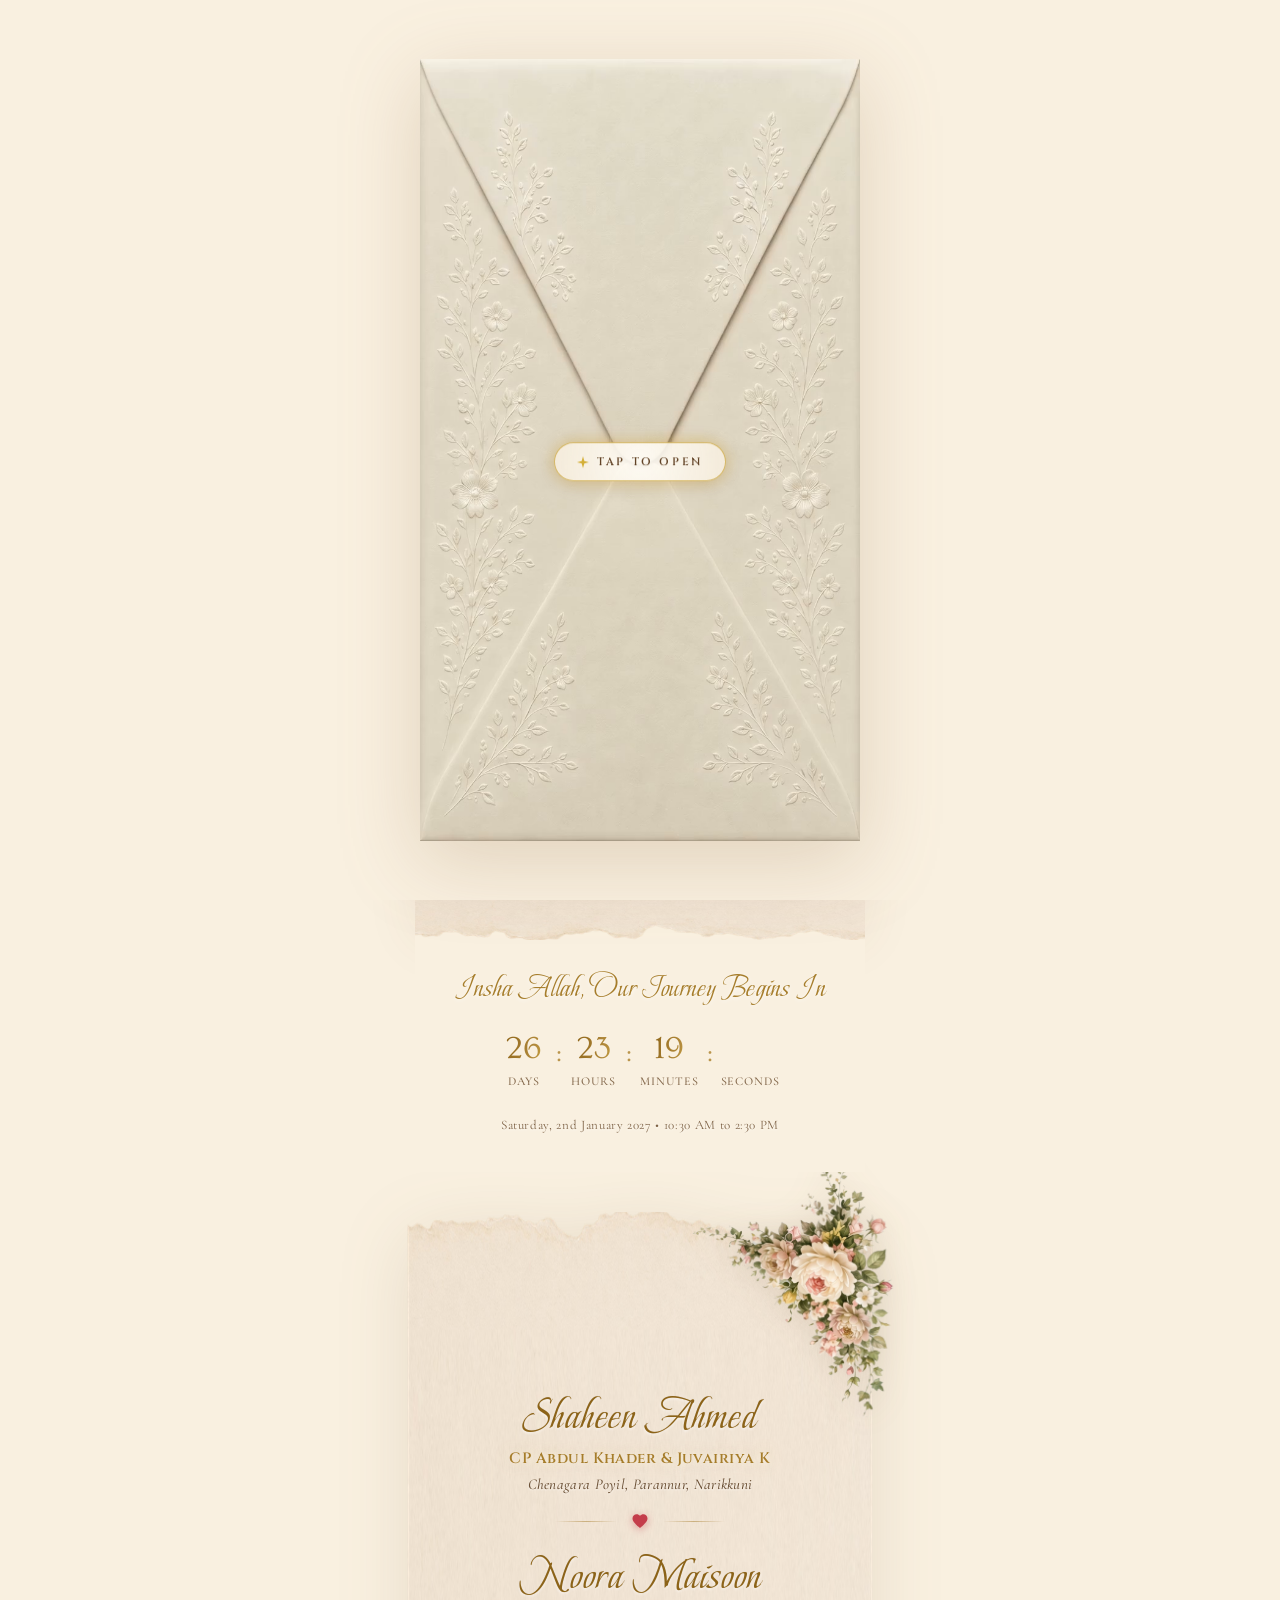
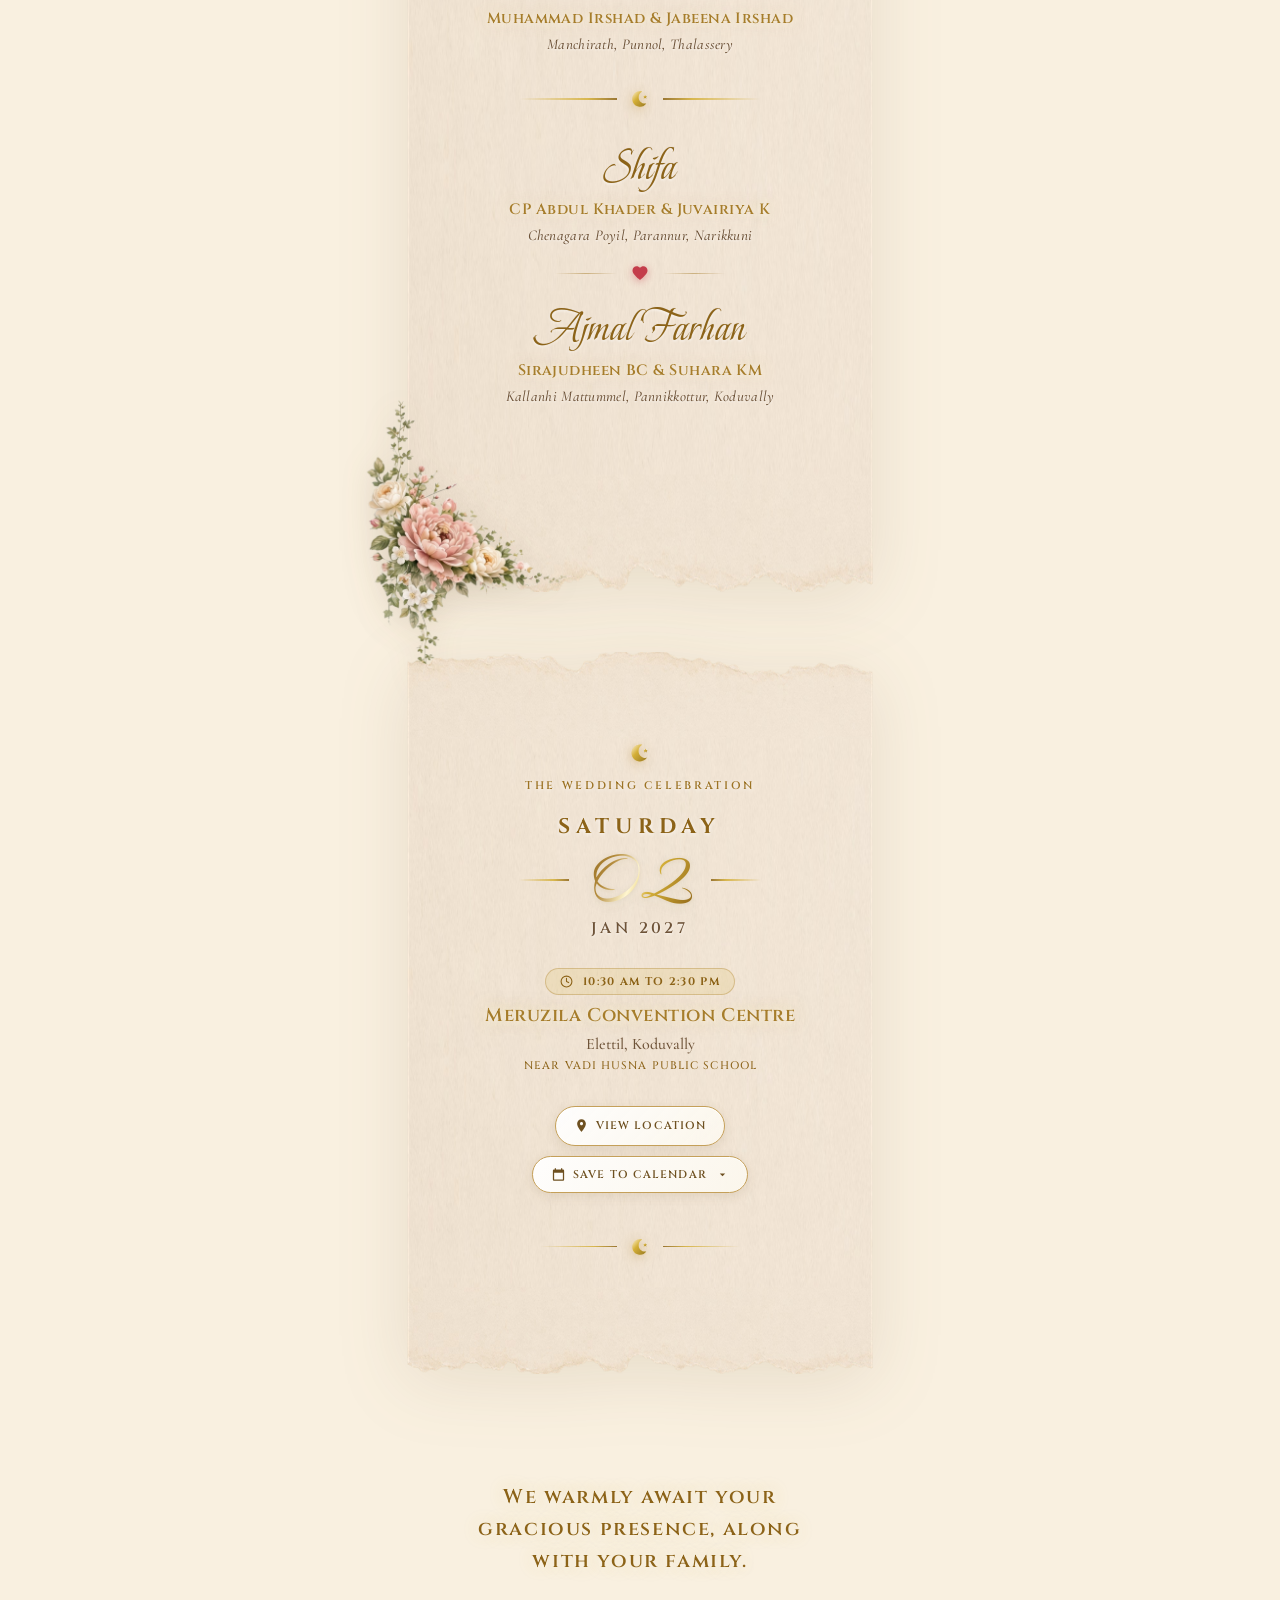
==== commit b5591fa6: "XZCZX" ====
--- a/weddings1.html
+++ b/weddings1.html
@@ -136,8 +136,7 @@
 
             <!-- Top Hanging Botanical Garland -->
             <div class="artboard-top-garland">
-                <img src="images/flower_corner_top.png?v=5.2.0"
-                    alt="" class="garland-top-img">
+                <img src="images/flower_corner_top.png?v=5.2.0" alt="" class="garland-top-img">
             </div>
 
             <!-- Islamic Crescent & Star Seal -->
--- a/css/weddings1.css
+++ b/css/weddings1.css
@@ -157,7 +157,94 @@
     filter: none !important;
 }
 
-/* 5. Double Wedding Names: Romantic Convergence & Dynamic Glide */
+/* ==========================================================================
+   PAGE 1 MAIN COUPLE NAMES: BESPOKE ROYAL GOLD ENTRANCE KEYFRAME ANIMATIONS
+   ========================================================================== */
+
+/* Groom/Bride Left-glide with Golden Aura Flash */
+@keyframes nameGlideLeftGold {
+    0% {
+        opacity: 0;
+        transform: translateX(-42px) scale(0.85);
+        filter: blur(6px) brightness(1.25);
+        letter-spacing: 0.08em;
+    }
+    60% {
+        opacity: 1;
+        transform: translateX(3px) scale(1.04);
+        filter: blur(0px) brightness(1.35);
+        text-shadow: 0 0 16px rgba(212, 175, 55, 0.95), 0 0 28px rgba(255, 235, 160, 0.85), 0 2px 4px rgba(255, 255, 255, 0.95);
+    }
+    100% {
+        opacity: 1;
+        transform: translateX(0) scale(1);
+        filter: none;
+        letter-spacing: 0.02em;
+        text-shadow: 0 1px 3px rgba(255, 255, 255, 0.95), 0 0 1px rgba(120, 80, 15, 0.45);
+    }
+}
+
+/* Bride/Groom Right-glide with Golden Aura Flash */
+@keyframes nameGlideRightGold {
+    0% {
+        opacity: 0;
+        transform: translateX(42px) scale(0.85);
+        filter: blur(6px) brightness(1.25);
+        letter-spacing: 0.08em;
+    }
+    60% {
+        opacity: 1;
+        transform: translateX(-3px) scale(1.04);
+        filter: blur(0px) brightness(1.35);
+        text-shadow: 0 0 16px rgba(212, 175, 55, 0.95), 0 0 28px rgba(255, 235, 160, 0.85), 0 2px 4px rgba(255, 255, 255, 0.95);
+    }
+    100% {
+        opacity: 1;
+        transform: translateX(0) scale(1);
+        filter: none;
+        letter-spacing: 0.02em;
+        text-shadow: 0 1px 3px rgba(255, 255, 255, 0.95), 0 0 1px rgba(120, 80, 15, 0.45);
+    }
+}
+
+/* Ampersand Romantic Center Bloom */
+@keyframes ampRomanticBloom {
+    0% {
+        opacity: 0;
+        transform: scale(0.12) rotate(-32deg);
+        filter: blur(5px);
+    }
+    65% {
+        opacity: 1;
+        transform: scale(1.28) rotate(4deg);
+        text-shadow: 0 0 14px rgba(212, 175, 55, 0.9), 0 0 24px rgba(255, 240, 180, 0.9);
+    }
+    100% {
+        opacity: 1;
+        transform: scale(1) rotate(0deg);
+        text-shadow: 0 1px 3px rgba(255, 255, 255, 0.9);
+    }
+}
+
+/* Inter-Couple Separator Expansion */
+@keyframes separatorLineExpand {
+    0% {
+        opacity: 0;
+        transform: scale(0.25);
+    }
+    60% {
+        opacity: 1;
+        transform: scale(1.08);
+        filter: drop-shadow(0 0 6px rgba(212, 175, 55, 0.8));
+    }
+    100% {
+        opacity: 1;
+        transform: scale(1);
+        filter: none;
+    }
+}
+
+/* 5. Double Wedding Names: Container & Units */
 .front-artboard .artboard-names-wrap.double-wedding {
     top: 254px;
     width: 95%;
@@ -181,37 +268,8 @@
     overflow: visible !important;
 }
 
-/* First Name in Couple (Groom / Bride): Glides in smoothly from Left */
-.double-wedding .artboard-name-first {
-    font-family: 'Beau Rivage', 'Cormorant Garamond', cursive;
-    font-size: clamp(21px, 5.4vw, 26px);
-    font-weight: 500;
-    line-height: 1.18;
-    letter-spacing: 0.02em;
-    color: #8C6318 !important;
-    background: none !important;
-    -webkit-text-fill-color: #8C6318 !important;
-    -webkit-background-clip: unset !important;
-    background-clip: unset !important;
-    text-shadow: 0 1px 3px rgba(255, 255, 255, 0.95), 0 0 1px rgba(120, 80, 15, 0.45) !important;
-    white-space: nowrap;
-    overflow: visible !important;
-    padding: 2px 14px;
-    box-sizing: border-box;
-    display: inline-block;
-    
-    /* Smooth entrance from Left */
-    opacity: 0;
-    transform: translateX(-32px);
-    filter: blur(3px);
-    transition: opacity 1.15s cubic-bezier(0.16, 1, 0.3, 1),
-                transform 1.15s cubic-bezier(0.16, 1, 0.3, 1),
-                filter 1.15s ease;
-    transition-delay: 0.38s;
-    will-change: transform, opacity;
-}
-
-/* Second Name in Couple (Bride / Groom): Glides in smoothly from Right */
+/* Base Initial State for Names (Ready to Animate on Open) */
+.double-wedding .artboard-name-first,
 .double-wedding .artboard-name-second {
     font-family: 'Beau Rivage', 'Cormorant Garamond', cursive;
     font-size: clamp(21px, 5.4vw, 26px);
@@ -229,39 +287,10 @@
     padding: 2px 14px;
     box-sizing: border-box;
     display: inline-block;
-    
-    /* Smooth entrance from Right */
-    opacity: 0;
-    transform: translateX(32px);
-    filter: blur(3px);
-    transition: opacity 1.15s cubic-bezier(0.16, 1, 0.3, 1),
-                transform 1.15s cubic-bezier(0.16, 1, 0.3, 1),
-                filter 1.15s ease;
-    transition-delay: 0.60s;
-    will-change: transform, opacity;
-}
-
-/* Couple 2 Staggered Timing */
-.double-wedding .couple-unit:last-child .artboard-name-first {
-    transition-delay: 0.82s;
-}
-
-.double-wedding .couple-unit:last-child .artboard-name-second {
-    transition-delay: 1.05s;
-}
-
-.front-artboard.artboard-revealed .double-wedding .artboard-name-first,
-.front-artboard.artboard-revealed .double-wedding .artboard-name-second,
-.front-artboard.revealed .double-wedding .artboard-name-first,
-.front-artboard.revealed .double-wedding .artboard-name-second,
-.front-artboard.is-visible .double-wedding .artboard-name-first,
-.front-artboard.is-visible .double-wedding .artboard-name-second {
-    opacity: 1 !important;
-    transform: translateX(0) !important;
-    filter: none !important;
-}
-
-/* Ampersand (&): Romantic Center Bloom */
+    opacity: 0;
+    will-change: transform, opacity, filter;
+}
+
 .double-wedding .artboard-amp {
     font-family: 'Beau Rivage', 'Cormorant Garamond', cursive;
     font-size: 18px;
@@ -273,28 +302,11 @@
     background: none !important;
     -webkit-text-fill-color: #8C6318 !important;
     text-shadow: 0 1px 3px rgba(255, 255, 255, 0.9) !important;
-    
-    /* Romantic Bloom */
-    opacity: 0;
-    transform: scale(0.2) rotate(-14deg);
-    transition: opacity 0.95s cubic-bezier(0.34, 1.56, 0.64, 1),
-                transform 0.95s cubic-bezier(0.34, 1.56, 0.64, 1);
-    transition-delay: 0.50s;
-    will-change: transform, opacity;
-}
-
-.double-wedding .couple-unit:last-child .artboard-amp {
-    transition-delay: 0.94s;
-}
-
-.front-artboard.artboard-revealed .double-wedding .artboard-amp,
-.front-artboard.revealed .double-wedding .artboard-amp,
-.front-artboard.is-visible .double-wedding .artboard-amp {
-    opacity: 1 !important;
-    transform: scale(1) rotate(0deg) !important;
-}
-
-/* Inter-Couple Golden Separator with Sparkling Center */
+    opacity: 0;
+    will-change: transform, opacity;
+}
+
+/* Inter-Couple Golden Separator Base */
 .artboard-wedding-separator {
     display: flex;
     align-items: center;
@@ -302,20 +314,61 @@
     gap: 8px;
     width: 140px;
     margin: 3px 0;
-    
-    opacity: 0;
-    transform: scale(0.3);
-    transition: opacity 1.05s cubic-bezier(0.175, 0.885, 0.32, 1.275),
-                transform 1.05s cubic-bezier(0.175, 0.885, 0.32, 1.275);
-    transition-delay: 0.72s;
-    will-change: transform, opacity;
-}
-
+    opacity: 0;
+    will-change: transform, opacity;
+}
+
+/* ==========================================================================
+   WHEN OPENED: CINEMATIC ORCHESTRATION ACROSS BOTH COUPLES
+   ========================================================================== */
+
+/* Couple 1: Shaheen Ahmed (Glides from Left with Gold Glow) */
+.front-artboard.artboard-revealed .double-wedding .couple-unit:first-child .artboard-name-first,
+.front-artboard.revealed .double-wedding .couple-unit:first-child .artboard-name-first,
+.front-artboard.is-visible .double-wedding .couple-unit:first-child .artboard-name-first {
+    animation: nameGlideLeftGold 1.35s cubic-bezier(0.16, 1, 0.3, 1) 0.35s 1 normal forwards;
+}
+
+/* Couple 1: & Ampersand (Blooms in Center) */
+.front-artboard.artboard-revealed .double-wedding .couple-unit:first-child .artboard-amp,
+.front-artboard.revealed .double-wedding .couple-unit:first-child .artboard-amp,
+.front-artboard.is-visible .double-wedding .couple-unit:first-child .artboard-amp {
+    animation: ampRomanticBloom 1.1s cubic-bezier(0.34, 1.56, 0.64, 1) 0.52s 1 normal forwards;
+}
+
+/* Couple 1: Noora Maisoon (Glides from Right with Gold Glow) */
+.front-artboard.artboard-revealed .double-wedding .couple-unit:first-child .artboard-name-second,
+.front-artboard.revealed .double-wedding .couple-unit:first-child .artboard-name-second,
+.front-artboard.is-visible .double-wedding .couple-unit:first-child .artboard-name-second {
+    animation: nameGlideRightGold 1.35s cubic-bezier(0.16, 1, 0.3, 1) 0.68s 1 normal forwards;
+}
+
+/* Inter-Couple Separator (Expands in Center with Sparkles) */
 .front-artboard.artboard-revealed .artboard-wedding-separator,
 .front-artboard.revealed .artboard-wedding-separator,
 .front-artboard.is-visible .artboard-wedding-separator {
-    opacity: 1 !important;
-    transform: scale(1) !important;
+    animation: separatorLineExpand 1.1s cubic-bezier(0.175, 0.885, 0.32, 1.275) 0.90s 1 normal forwards;
+}
+
+/* Couple 2: Shifa (Glides from Left with Gold Glow) */
+.front-artboard.artboard-revealed .double-wedding .couple-unit:last-child .artboard-name-first,
+.front-artboard.revealed .double-wedding .couple-unit:last-child .artboard-name-first,
+.front-artboard.is-visible .double-wedding .couple-unit:last-child .artboard-name-first {
+    animation: nameGlideLeftGold 1.35s cubic-bezier(0.16, 1, 0.3, 1) 1.05s 1 normal forwards;
+}
+
+/* Couple 2: & Ampersand (Blooms in Center) */
+.front-artboard.artboard-revealed .double-wedding .couple-unit:last-child .artboard-amp,
+.front-artboard.revealed .double-wedding .couple-unit:last-child .artboard-amp,
+.front-artboard.is-visible .double-wedding .couple-unit:last-child .artboard-amp {
+    animation: ampRomanticBloom 1.1s cubic-bezier(0.34, 1.56, 0.64, 1) 1.22s 1 normal forwards;
+}
+
+/* Couple 2: Ajmal Farhan (Glides from Right with Gold Glow) */
+.front-artboard.artboard-revealed .double-wedding .couple-unit:last-child .artboard-name-second,
+.front-artboard.revealed .double-wedding .couple-unit:last-child .artboard-name-second,
+.front-artboard.is-visible .double-wedding .couple-unit:last-child .artboard-name-second {
+    animation: nameGlideRightGold 1.35s cubic-bezier(0.16, 1, 0.3, 1) 1.38s 1 normal forwards;
 }
 
 .artboard-wedding-separator .sep-line {
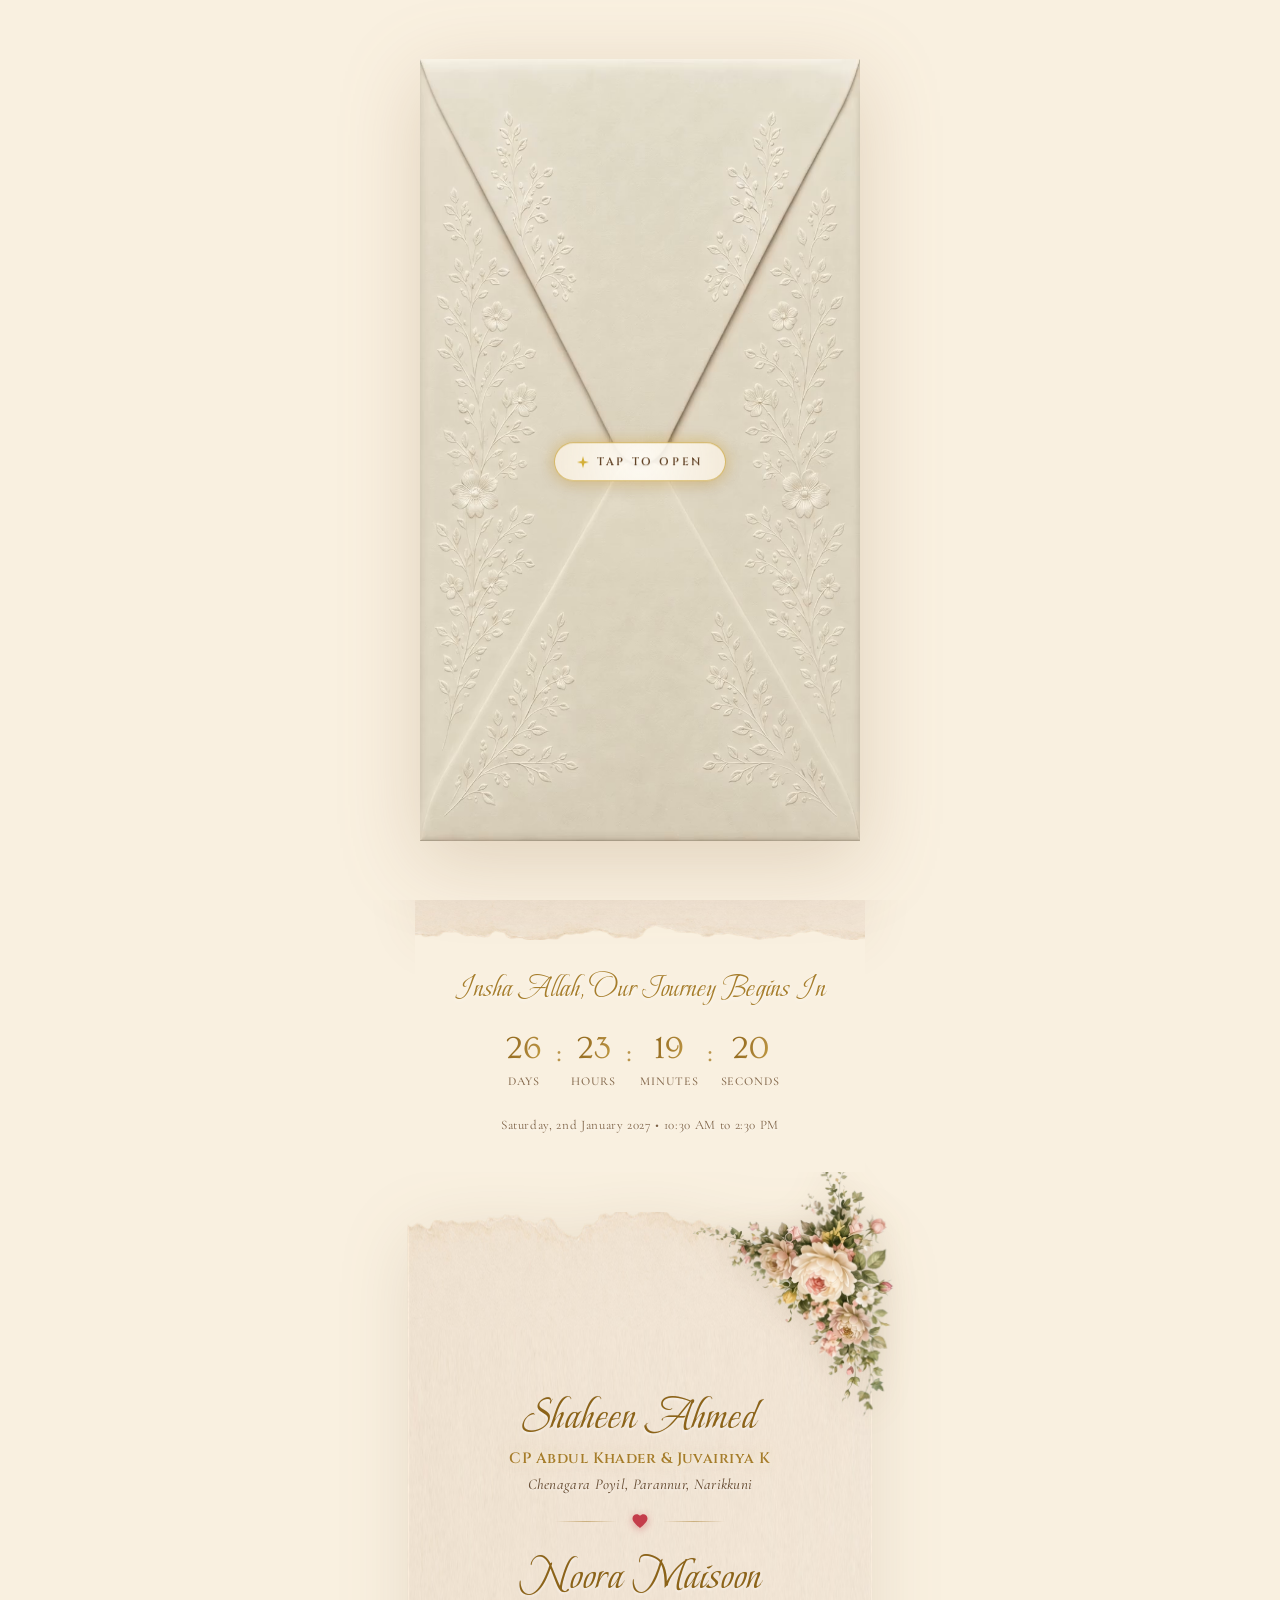
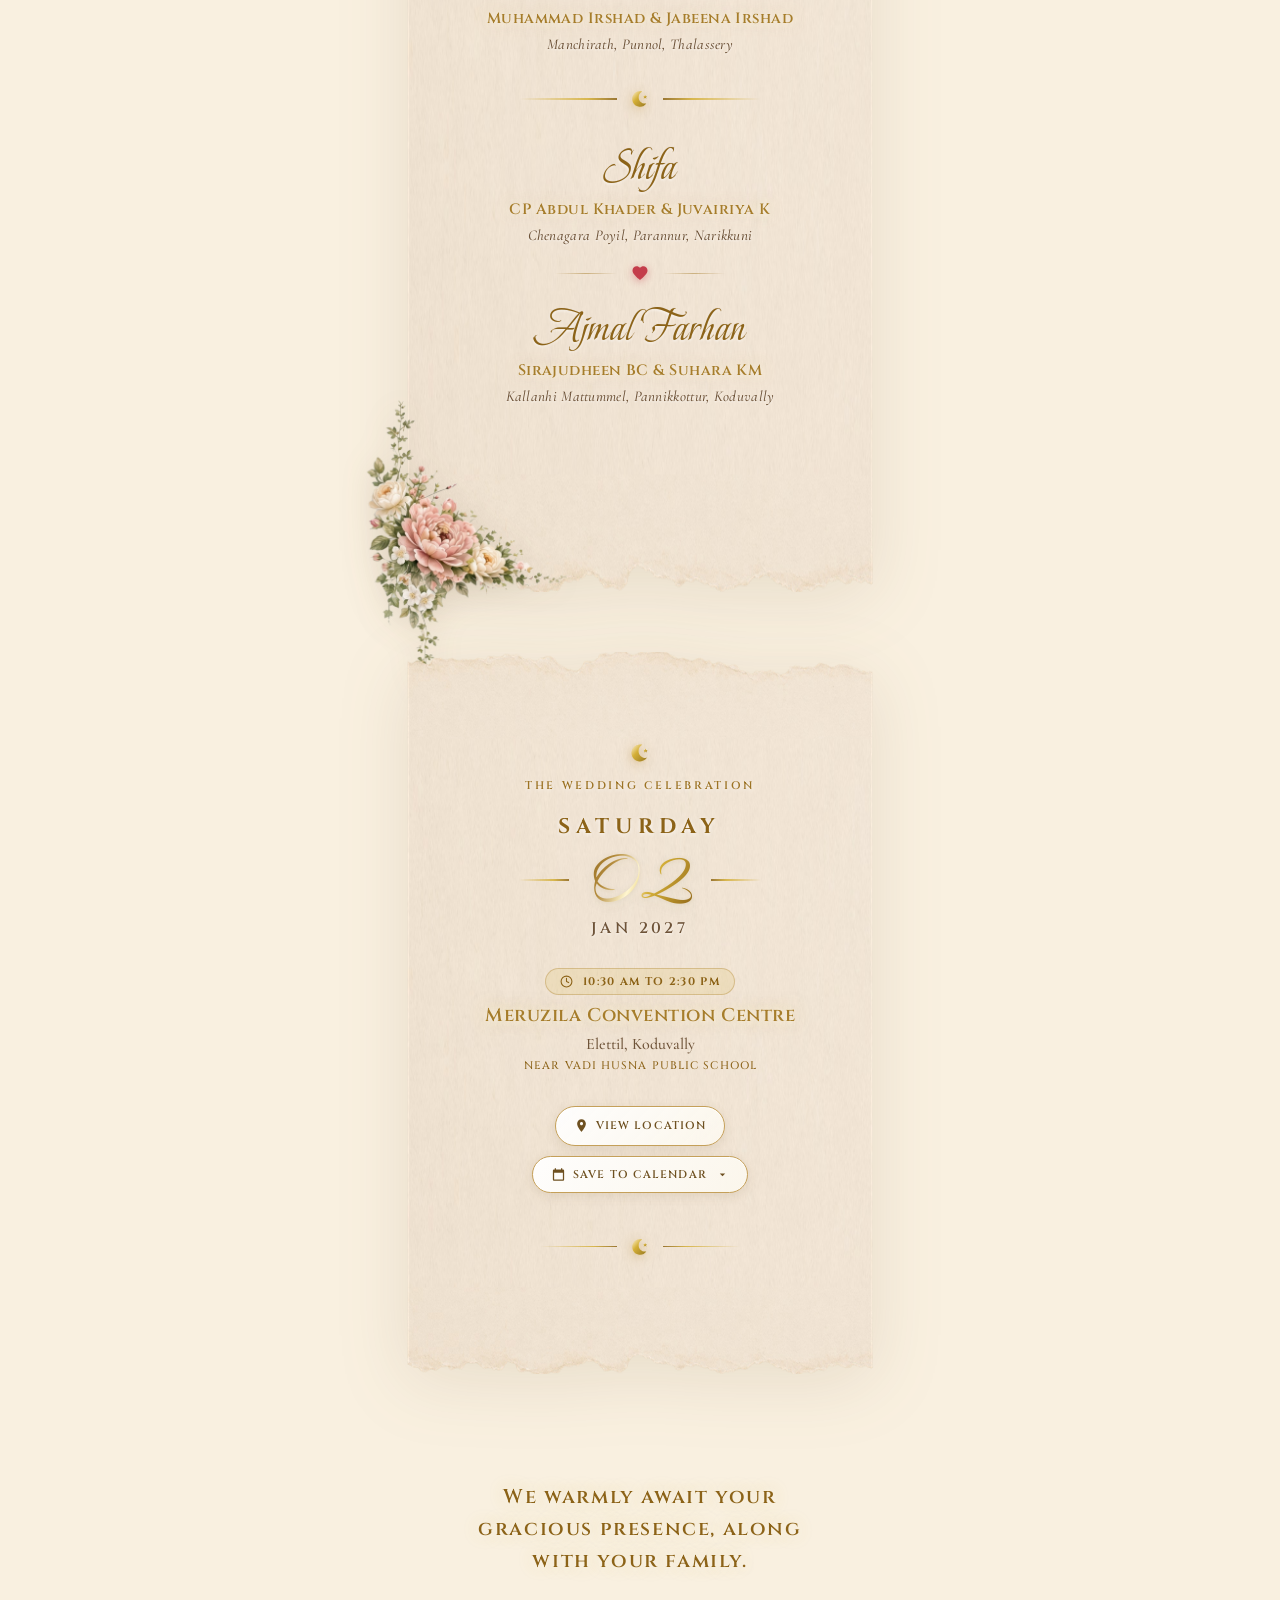
==== commit 93e41a3b: "DFDS" ====
--- a/weddings1.html
+++ b/weddings1.html
@@ -108,7 +108,7 @@
         <!-- ======================================================================
              SECTION 1 / PAGE 1: THE FRONT PAGE ARTBOARD
              ====================================================================== -->
-        <section id="front-artboard" class="front-artboard artboard-no-swans reveal-anim">
+        <section id="front-artboard" class="front-artboard artboard-no-swans">
 
             <!-- Architectural Stone Arch, Flowers & Pond Layer (Swans Removed) -->
             <div class="artboard-video-wrap artboard-scenery-wrap">
--- a/css/weddings1.css
+++ b/css/weddings1.css
@@ -117,41 +117,40 @@
     }
 }
 
-/* 3. Ceremony Title: Silky Smooth Entrance */
+/* Fast and smooth video fade-out on unseal so artboard animations are immediately visible */
+#weiVideoWrap.wei-video-out {
+    opacity: 0 !important;
+    transition: opacity 0.6s cubic-bezier(0.25, 1, 0.5, 1) !important;
+    pointer-events: none;
+}
+
+/* 3. Ceremony Title: Silky Smooth Entrance (No Blur) */
 .front-artboard .artboard-ceremony-title {
     opacity: 0;
     transform: translateX(-50%) translateY(16px);
-    filter: blur(4px);
     transition: opacity 1.1s cubic-bezier(0.16, 1, 0.3, 1),
-                transform 1.1s cubic-bezier(0.16, 1, 0.3, 1),
-                filter 1.1s ease;
-    transition-delay: 0.15s;
-    will-change: transform, opacity;
-}
-
-.front-artboard.artboard-revealed .artboard-ceremony-title,
-.front-artboard.revealed .artboard-ceremony-title,
-.front-artboard.is-visible .artboard-ceremony-title {
+                transform 1.1s cubic-bezier(0.16, 1, 0.3, 1);
+    transition-delay: 0.1s;
+    will-change: transform, opacity;
+}
+
+.front-artboard.artboard-revealed .artboard-ceremony-title {
     opacity: 1 !important;
     transform: translateX(-50%) translateY(0) !important;
     filter: none !important;
 }
 
-/* 4. Date Tag: Spring Scale-Up Pop */
+/* 4. Date Tag: Spring Scale-Up Pop (No Blur) */
 .front-artboard .artboard-date-tag {
     opacity: 0;
-    transform: translateX(-50%) scale(0.28);
-    filter: blur(3px);
+    transform: translateX(-50%) scale(0.3);
     transition: opacity 1.15s cubic-bezier(0.175, 0.885, 0.32, 1.275),
-                transform 1.15s cubic-bezier(0.175, 0.885, 0.32, 1.275),
-                filter 1.15s ease;
-    transition-delay: 0.28s;
-    will-change: transform, opacity;
-}
-
-.front-artboard.artboard-revealed .artboard-date-tag,
-.front-artboard.revealed .artboard-date-tag,
-.front-artboard.is-visible .artboard-date-tag {
+                transform 1.15s cubic-bezier(0.175, 0.885, 0.32, 1.275);
+    transition-delay: 0.2s;
+    will-change: transform, opacity;
+}
+
+.front-artboard.artboard-revealed .artboard-date-tag {
     opacity: 1 !important;
     transform: translateX(-50%) scale(1) !important;
     filter: none !important;
@@ -159,70 +158,67 @@
 
 /* ==========================================================================
    PAGE 1 MAIN COUPLE NAMES: BESPOKE ROYAL GOLD ENTRANCE KEYFRAME ANIMATIONS
+   CRISP, HIGH-FIDELITY, ZERO BLUR
    ========================================================================== */
 
-/* Groom/Bride Left-glide with Golden Aura Flash */
+/* Groom/Bride Left-glide with Golden Lustre (Completely Sharp, Zero Blur) */
 @keyframes nameGlideLeftGold {
     0% {
         opacity: 0;
-        transform: translateX(-42px) scale(0.85);
-        filter: blur(6px) brightness(1.25);
-        letter-spacing: 0.08em;
+        transform: translateX(-38px) scale(0.9);
+        letter-spacing: 0.05em;
     }
     60% {
         opacity: 1;
-        transform: translateX(3px) scale(1.04);
-        filter: blur(0px) brightness(1.35);
-        text-shadow: 0 0 16px rgba(212, 175, 55, 0.95), 0 0 28px rgba(255, 235, 160, 0.85), 0 2px 4px rgba(255, 255, 255, 0.95);
+        transform: translateX(2px) scale(1.02);
+        text-shadow: 0 0 14px rgba(212, 175, 55, 0.85), 0 1px 4px rgba(255, 255, 255, 0.95);
     }
     100% {
         opacity: 1;
         transform: translateX(0) scale(1);
-        filter: none;
         letter-spacing: 0.02em;
         text-shadow: 0 1px 3px rgba(255, 255, 255, 0.95), 0 0 1px rgba(120, 80, 15, 0.45);
     }
 }
 
-/* Bride/Groom Right-glide with Golden Aura Flash */
+/* Bride/Groom Right-glide with Golden Lustre (Completely Sharp, Zero Blur) */
 @keyframes nameGlideRightGold {
     0% {
         opacity: 0;
-        transform: translateX(42px) scale(0.85);
-        filter: blur(6px) brightness(1.25);
-        letter-spacing: 0.08em;
+        transform: translateX(38px) scale(0.9);
+        letter-spacing: 0.05em;
     }
     60% {
         opacity: 1;
-        transform: translateX(-3px) scale(1.04);
-        filter: blur(0px) brightness(1.35);
-        text-shadow: 0 0 16px rgba(212, 175, 55, 0.95), 0 0 28px rgba(255, 235, 160, 0.85), 0 2px 4px rgba(255, 255, 255, 0.95);
+        transform: translateX(-2px) scale(1.02);
+        text-shadow: 0 0 14px rgba(212, 175, 55, 0.85), 0 1px 4px rgba(255, 255, 255, 0.95);
     }
     100% {
         opacity: 1;
         transform: translateX(0) scale(1);
-        filter: none;
         letter-spacing: 0.02em;
         text-shadow: 0 1px 3px rgba(255, 255, 255, 0.95), 0 0 1px rgba(120, 80, 15, 0.45);
     }
 }
 
-/* Ampersand Romantic Center Bloom */
+/* Ampersand Romantic Center Bloom (Completely Sharp, Zero Blur) */
 @keyframes ampRomanticBloom {
     0% {
         opacity: 0;
-        transform: scale(0.12) rotate(-32deg);
-        filter: blur(5px);
+        transform: scale(0.2) rotate(-22deg);
+        filter: none !important;
     }
     65% {
         opacity: 1;
-        transform: scale(1.28) rotate(4deg);
-        text-shadow: 0 0 14px rgba(212, 175, 55, 0.9), 0 0 24px rgba(255, 240, 180, 0.9);
+        transform: scale(1.22) rotate(3deg);
+        text-shadow: 0 0 12px rgba(212, 175, 55, 0.9), 0 0 20px rgba(255, 240, 180, 0.85);
+        filter: none !important;
     }
     100% {
         opacity: 1;
         transform: scale(1) rotate(0deg);
         text-shadow: 0 1px 3px rgba(255, 255, 255, 0.9);
+        filter: none !important;
     }
 }
 
@@ -288,9 +284,11 @@
     box-sizing: border-box;
     display: inline-block;
     opacity: 0;
-    will-change: transform, opacity, filter;
-}
-
+    filter: none !important;
+    will-change: transform, opacity;
+}
+
+/* Ampersand: Absolutely Crisp, Zero Blur */
 .double-wedding .artboard-amp {
     font-family: 'Beau Rivage', 'Cormorant Garamond', cursive;
     font-size: 18px;
@@ -303,6 +301,7 @@
     -webkit-text-fill-color: #8C6318 !important;
     text-shadow: 0 1px 3px rgba(255, 255, 255, 0.9) !important;
     opacity: 0;
+    filter: none !important;
     will-change: transform, opacity;
 }
 
@@ -315,60 +314,47 @@
     width: 140px;
     margin: 3px 0;
     opacity: 0;
+    filter: none !important;
     will-change: transform, opacity;
 }
 
 /* ==========================================================================
-   WHEN OPENED: CINEMATIC ORCHESTRATION ACROSS BOTH COUPLES
+   WHEN OPENED: TRIGGERED STRICTLY BY .artboard-revealed
    ========================================================================== */
 
-/* Couple 1: Shaheen Ahmed (Glides from Left with Gold Glow) */
-.front-artboard.artboard-revealed .double-wedding .couple-unit:first-child .artboard-name-first,
-.front-artboard.revealed .double-wedding .couple-unit:first-child .artboard-name-first,
-.front-artboard.is-visible .double-wedding .couple-unit:first-child .artboard-name-first {
-    animation: nameGlideLeftGold 1.35s cubic-bezier(0.16, 1, 0.3, 1) 0.35s 1 normal forwards;
-}
-
-/* Couple 1: & Ampersand (Blooms in Center) */
-.front-artboard.artboard-revealed .double-wedding .couple-unit:first-child .artboard-amp,
-.front-artboard.revealed .double-wedding .couple-unit:first-child .artboard-amp,
-.front-artboard.is-visible .double-wedding .couple-unit:first-child .artboard-amp {
-    animation: ampRomanticBloom 1.1s cubic-bezier(0.34, 1.56, 0.64, 1) 0.52s 1 normal forwards;
-}
-
-/* Couple 1: Noora Maisoon (Glides from Right with Gold Glow) */
-.front-artboard.artboard-revealed .double-wedding .couple-unit:first-child .artboard-name-second,
-.front-artboard.revealed .double-wedding .couple-unit:first-child .artboard-name-second,
-.front-artboard.is-visible .double-wedding .couple-unit:first-child .artboard-name-second {
-    animation: nameGlideRightGold 1.35s cubic-bezier(0.16, 1, 0.3, 1) 0.68s 1 normal forwards;
+/* Couple 1: Shaheen Ahmed (Glides from Left) */
+.front-artboard.artboard-revealed .double-wedding .couple-unit:first-child .artboard-name-first {
+    animation: nameGlideLeftGold 1.25s cubic-bezier(0.16, 1, 0.3, 1) 0.15s 1 normal forwards;
+}
+
+/* Couple 1: & Ampersand (Blooms in Center - Perfectly Sharp) */
+.front-artboard.artboard-revealed .double-wedding .couple-unit:first-child .artboard-amp {
+    animation: ampRomanticBloom 1.05s cubic-bezier(0.34, 1.56, 0.64, 1) 0.32s 1 normal forwards;
+}
+
+/* Couple 1: Noora Maisoon (Glides from Right) */
+.front-artboard.artboard-revealed .double-wedding .couple-unit:first-child .artboard-name-second {
+    animation: nameGlideRightGold 1.25s cubic-bezier(0.16, 1, 0.3, 1) 0.48s 1 normal forwards;
 }
 
 /* Inter-Couple Separator (Expands in Center with Sparkles) */
-.front-artboard.artboard-revealed .artboard-wedding-separator,
-.front-artboard.revealed .artboard-wedding-separator,
-.front-artboard.is-visible .artboard-wedding-separator {
-    animation: separatorLineExpand 1.1s cubic-bezier(0.175, 0.885, 0.32, 1.275) 0.90s 1 normal forwards;
-}
-
-/* Couple 2: Shifa (Glides from Left with Gold Glow) */
-.front-artboard.artboard-revealed .double-wedding .couple-unit:last-child .artboard-name-first,
-.front-artboard.revealed .double-wedding .couple-unit:last-child .artboard-name-first,
-.front-artboard.is-visible .double-wedding .couple-unit:last-child .artboard-name-first {
-    animation: nameGlideLeftGold 1.35s cubic-bezier(0.16, 1, 0.3, 1) 1.05s 1 normal forwards;
-}
-
-/* Couple 2: & Ampersand (Blooms in Center) */
-.front-artboard.artboard-revealed .double-wedding .couple-unit:last-child .artboard-amp,
-.front-artboard.revealed .double-wedding .couple-unit:last-child .artboard-amp,
-.front-artboard.is-visible .double-wedding .couple-unit:last-child .artboard-amp {
-    animation: ampRomanticBloom 1.1s cubic-bezier(0.34, 1.56, 0.64, 1) 1.22s 1 normal forwards;
-}
-
-/* Couple 2: Ajmal Farhan (Glides from Right with Gold Glow) */
-.front-artboard.artboard-revealed .double-wedding .couple-unit:last-child .artboard-name-second,
-.front-artboard.revealed .double-wedding .couple-unit:last-child .artboard-name-second,
-.front-artboard.is-visible .double-wedding .couple-unit:last-child .artboard-name-second {
-    animation: nameGlideRightGold 1.35s cubic-bezier(0.16, 1, 0.3, 1) 1.38s 1 normal forwards;
+.front-artboard.artboard-revealed .artboard-wedding-separator {
+    animation: separatorLineExpand 1.05s cubic-bezier(0.175, 0.885, 0.32, 1.275) 0.68s 1 normal forwards;
+}
+
+/* Couple 2: Shifa (Glides from Left) */
+.front-artboard.artboard-revealed .double-wedding .couple-unit:last-child .artboard-name-first {
+    animation: nameGlideLeftGold 1.25s cubic-bezier(0.16, 1, 0.3, 1) 0.82s 1 normal forwards;
+}
+
+/* Couple 2: & Ampersand (Blooms in Center - Perfectly Sharp) */
+.front-artboard.artboard-revealed .double-wedding .couple-unit:last-child .artboard-amp {
+    animation: ampRomanticBloom 1.05s cubic-bezier(0.34, 1.56, 0.64, 1) 0.98s 1 normal forwards;
+}
+
+/* Couple 2: Ajmal Farhan (Glides from Right) */
+.front-artboard.artboard-revealed .double-wedding .couple-unit:last-child .artboard-name-second {
+    animation: nameGlideRightGold 1.25s cubic-bezier(0.16, 1, 0.3, 1) 1.12s 1 normal forwards;
 }
 
 .artboard-wedding-separator .sep-line {
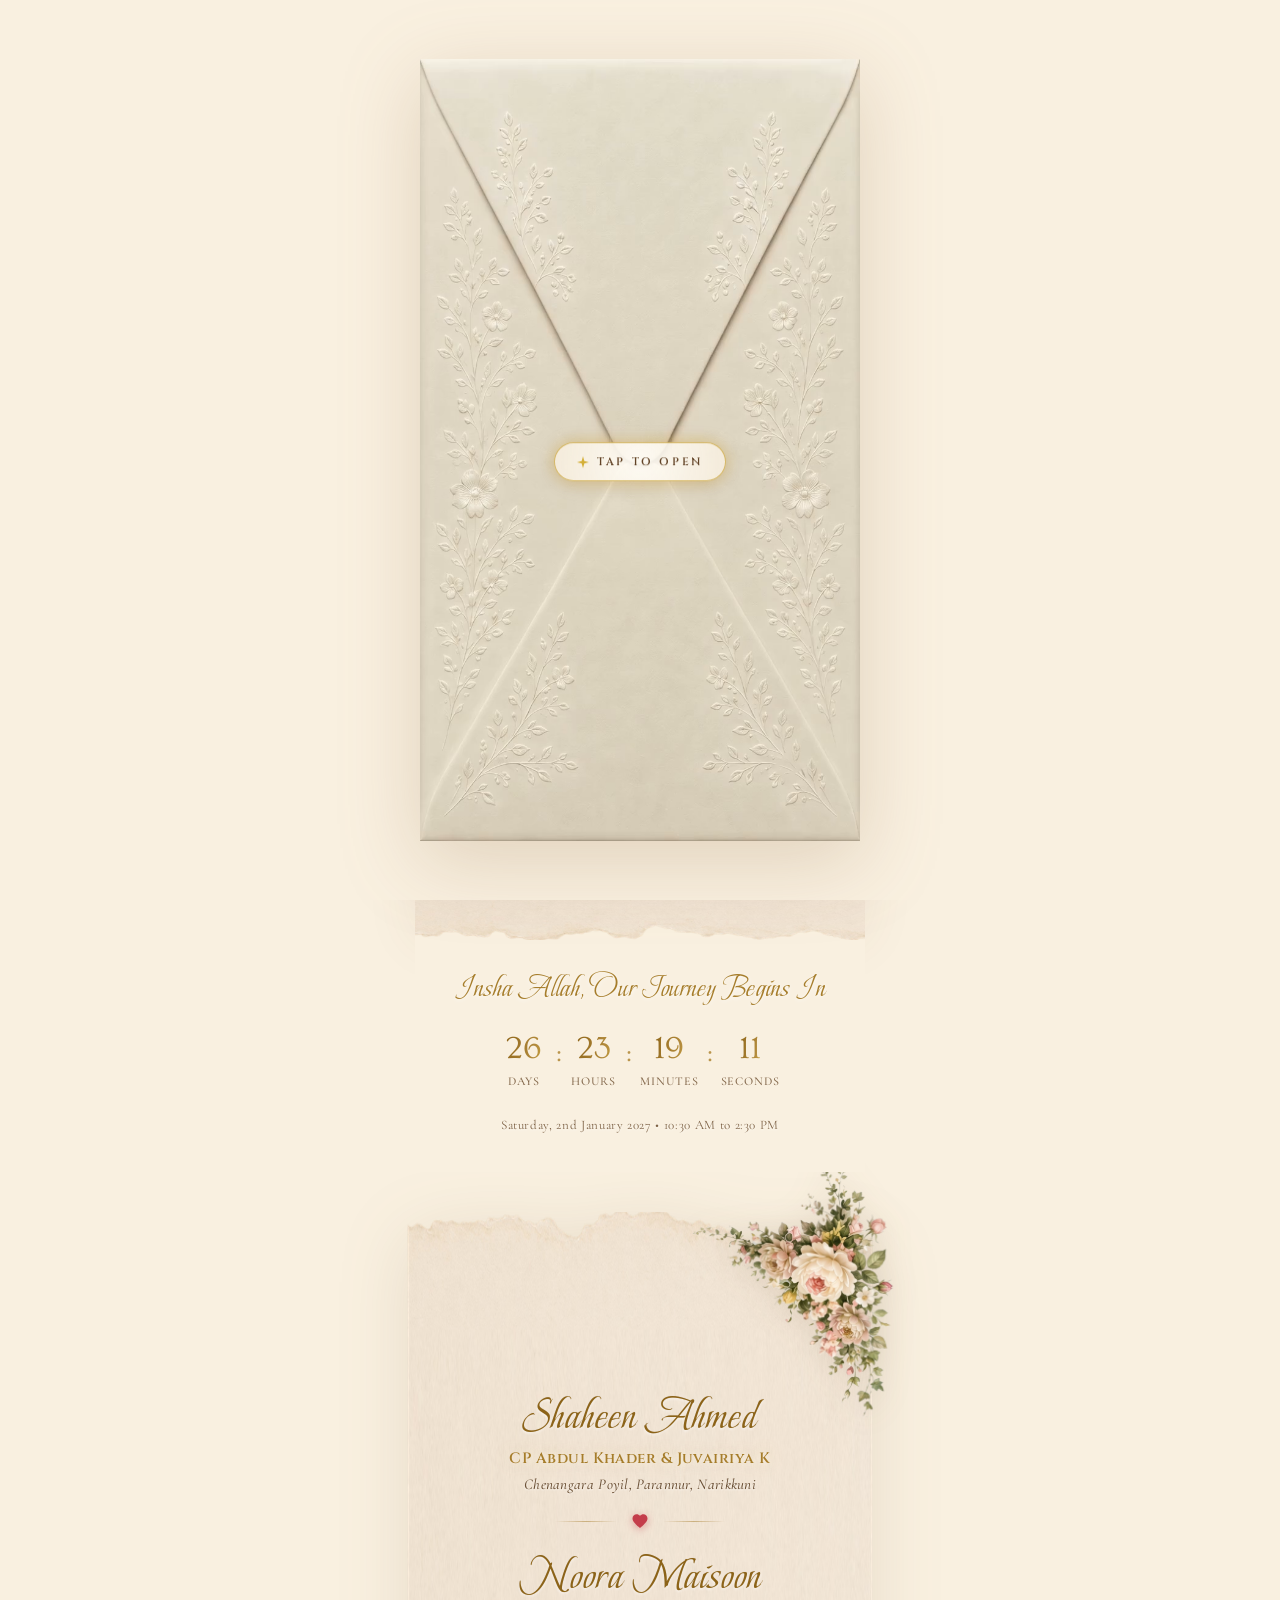
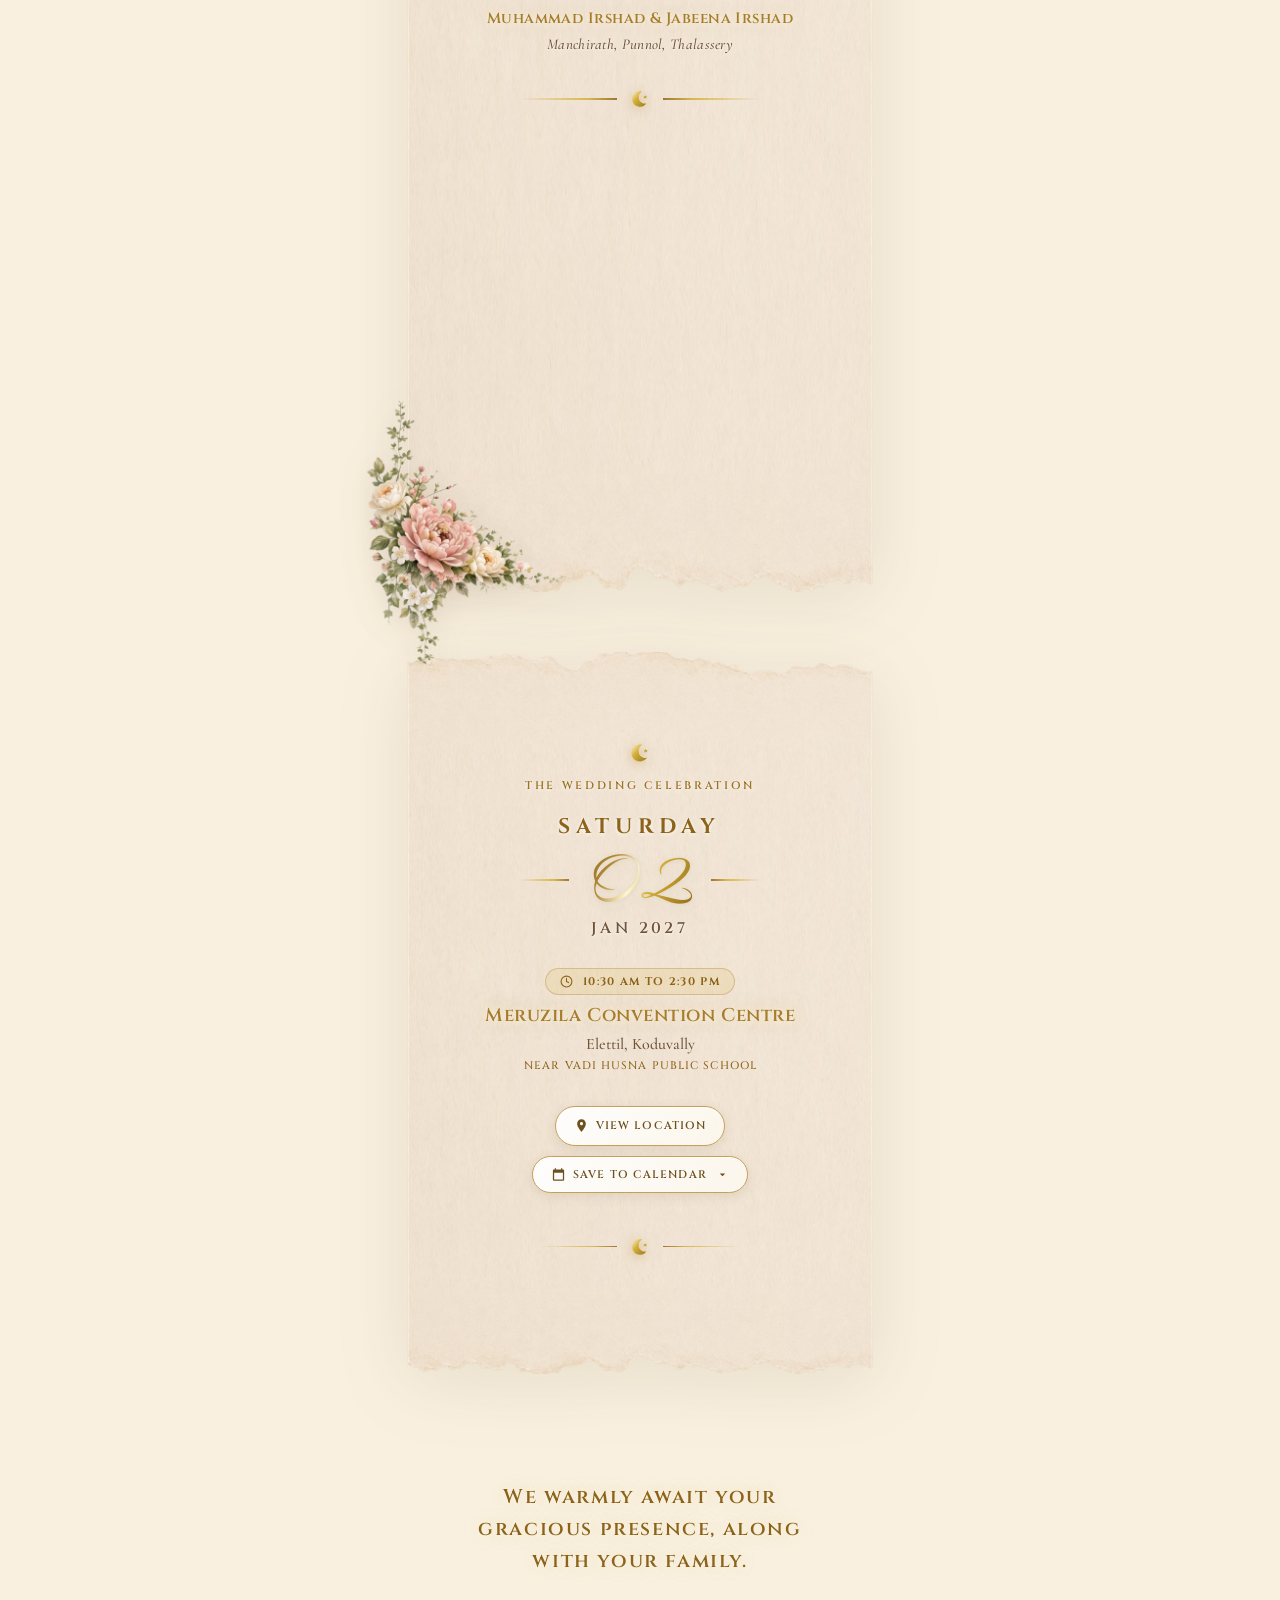
==== commit b6f06a0a: "dsfsd" ====
--- a/weddings1.html
+++ b/weddings1.html
@@ -298,7 +298,7 @@
                             <h3 class="lineage-name-script scale-up">Shaheen Ahmed</h3>
                             <div class="lineage-parents-line">CP Abdul Khader &amp; Juvairiya K</div>
                             <div class="lineage-address-line">
-                                Chenagara Poyil, Parannur, Narikkuni
+                                Chenangara Poyil, Parannur, Narikkuni
                             </div>
                         </div>
 
@@ -342,7 +342,7 @@
                             <h3 class="lineage-name-script scale-up">Shifa</h3>
                             <div class="lineage-parents-line">CP Abdul Khader &amp; Juvairiya K</div>
                             <div class="lineage-address-line">
-                                Chenagara Poyil, Parannur, Narikkuni
+                                Chenangara Poyil, Parannur, Narikkuni
                             </div>
                         </div>
 
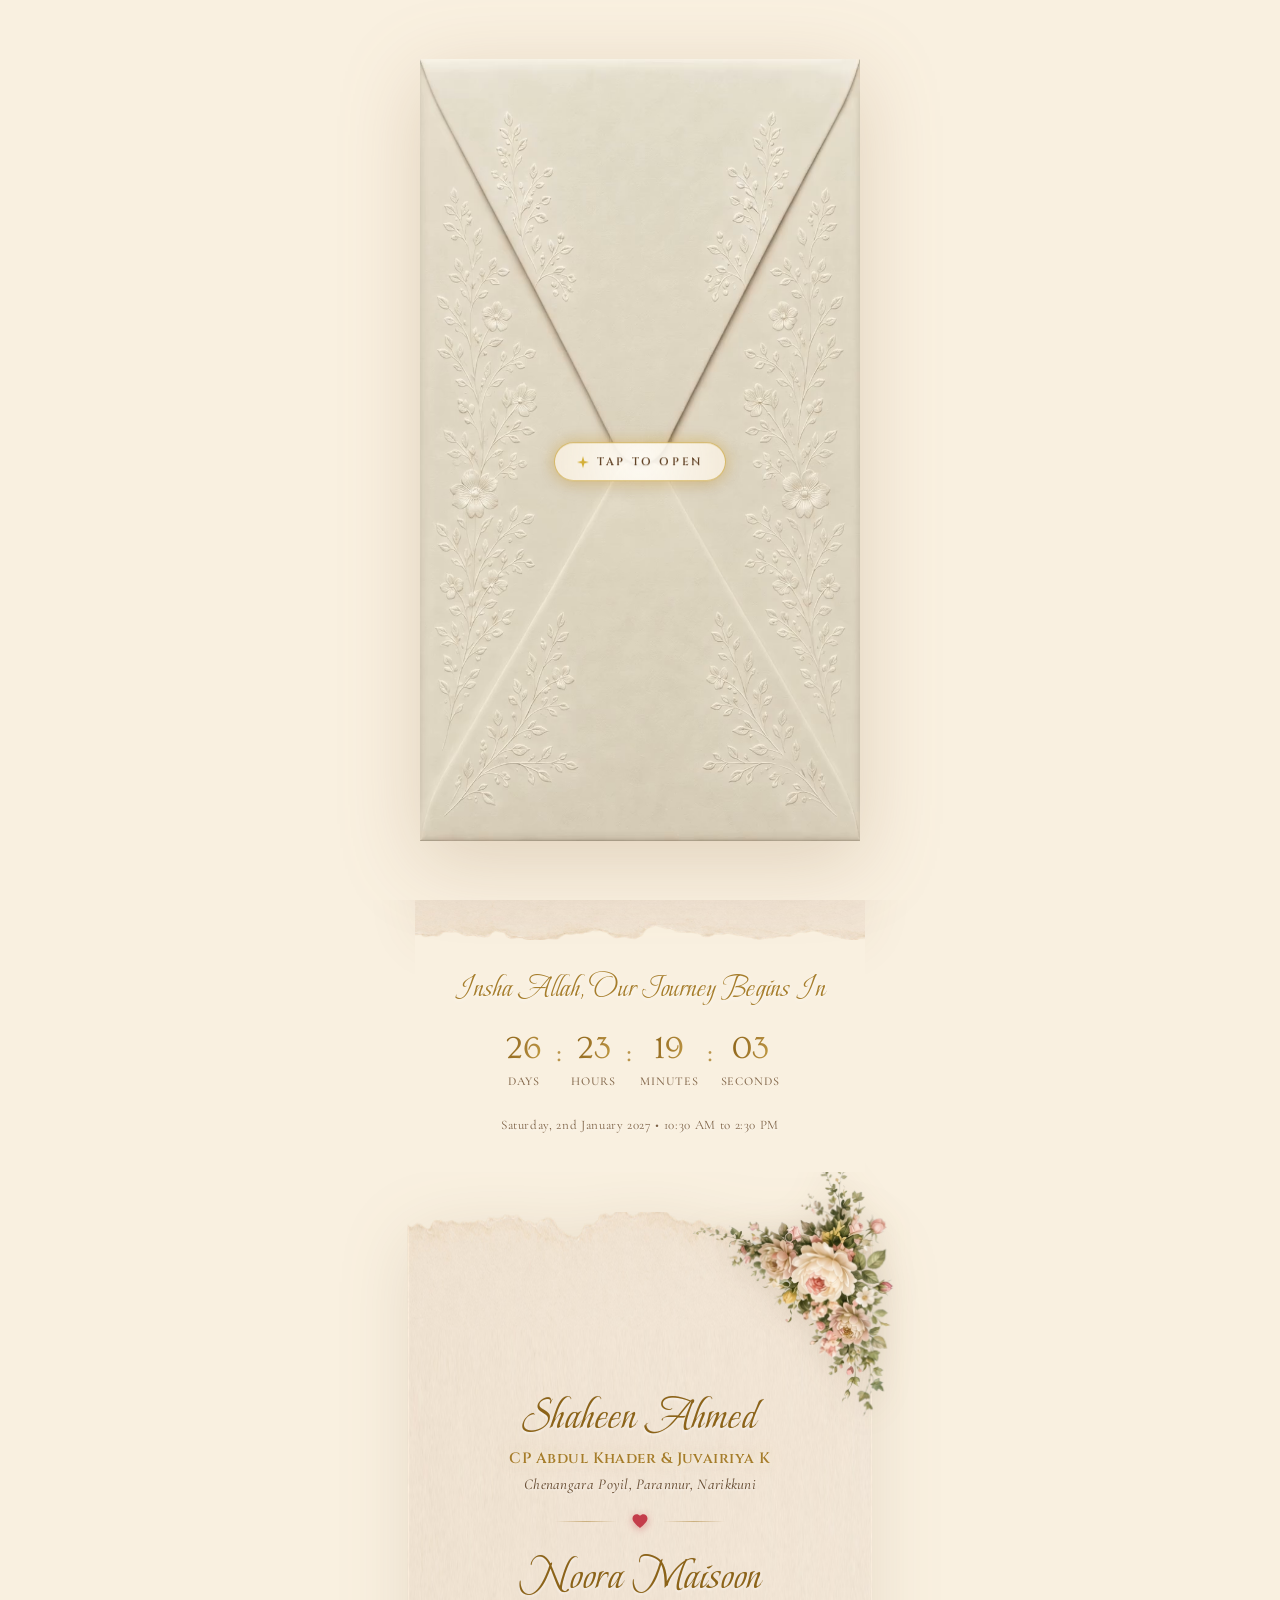
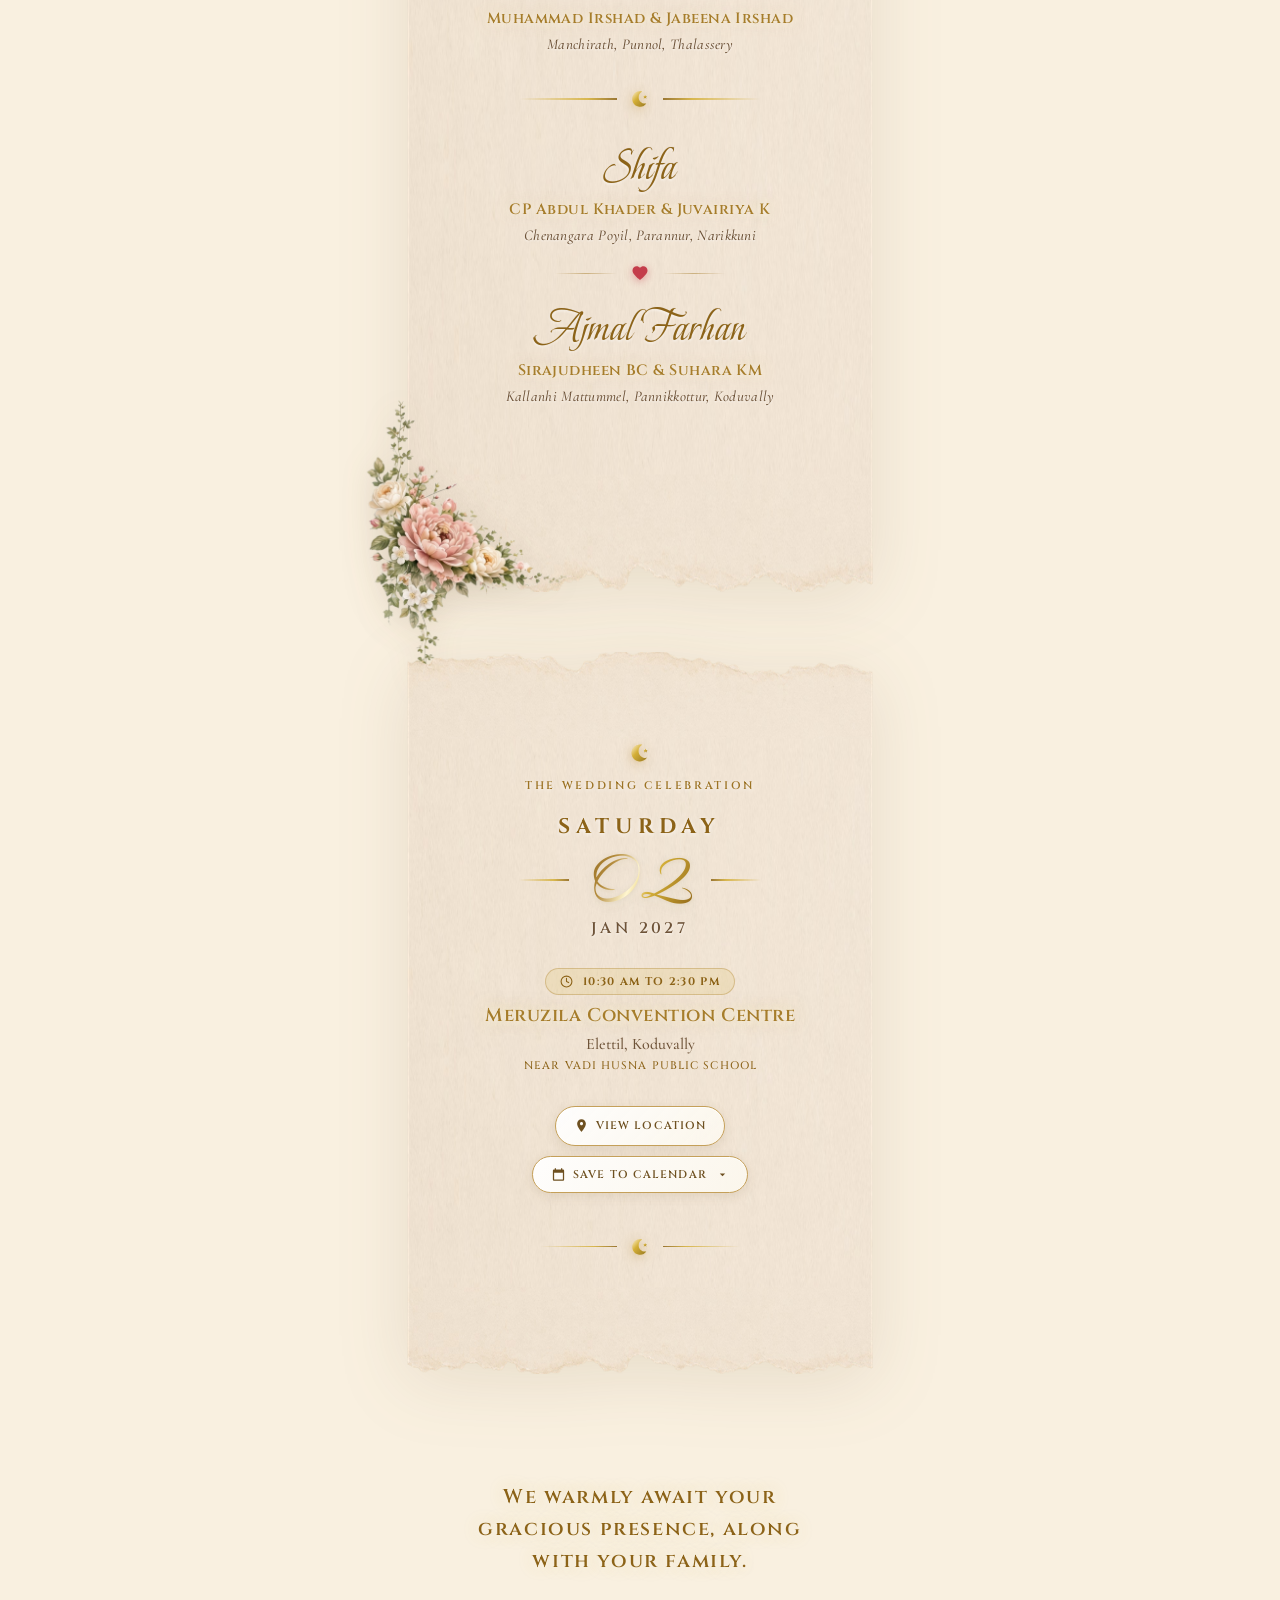
==== commit e3d0d27c: "dsfs" ====
--- a/weddings1.html
+++ b/weddings1.html
@@ -20,21 +20,21 @@
     <meta property="og:title" content="Wedding Invitation | Shaheen &amp; Noora • Shifa &amp; Ajmal | 2 January 2027">
     <meta property="og:description"
         content="Join Us for the Wedding of Shaheen Ahmed &amp; Noora Maisoon and Shifa &amp; Ajmal Farhan on Saturday, 2nd January 2027 (10:30 AM to 2:30 PM) at Meruzila Convention Centre, Elettil, Koduvally.">
-    <meta property="og:image" content="assets/images/gem13.png">
-    <meta property="og:image:secure_url" content="assets/images/gem13.png">
+    <meta property="og:image" content="assets/images/gem131.png">
+    <meta property="og:image:secure_url" content="assets/images/gem131.png">
     <meta property="og:image:type" content="image/png">
     <meta property="og:image:width" content="550">
     <meta property="og:image:height" content="975">
     <meta property="og:image:alt"
         content="Wedding Invitation | Shaheen Ahmed &amp; Noora Maisoon • Shifa &amp; Ajmal Farhan">
-    <link rel="image_src" href="assets/images/gem13.png">
+    <link rel="image_src" href="assets/images/gem131.png">
 
     <!-- Twitter Card Meta Tags -->
     <meta name="twitter:card" content="summary_large_image">
     <meta name="twitter:title" content="Wedding Invitation | Shaheen &amp; Noora • Shifa &amp; Ajmal">
     <meta name="twitter:description"
         content="Join Us for the Wedding of Shaheen Ahmed &amp; Noora Maisoon and Shifa &amp; Ajmal Farhan on Saturday, 2nd January 2027 at Meruzila Convention Centre, Elettil, Koduvally.">
-    <meta name="twitter:image" content="assets/images/gem13.png">
+    <meta name="twitter:image" content="assets/images/gem131.png">
     <meta name="twitter:image:alt"
         content="Wedding Invitation | Shaheen Ahmed &amp; Noora Maisoon • Shifa &amp; Ajmal Farhan">
 
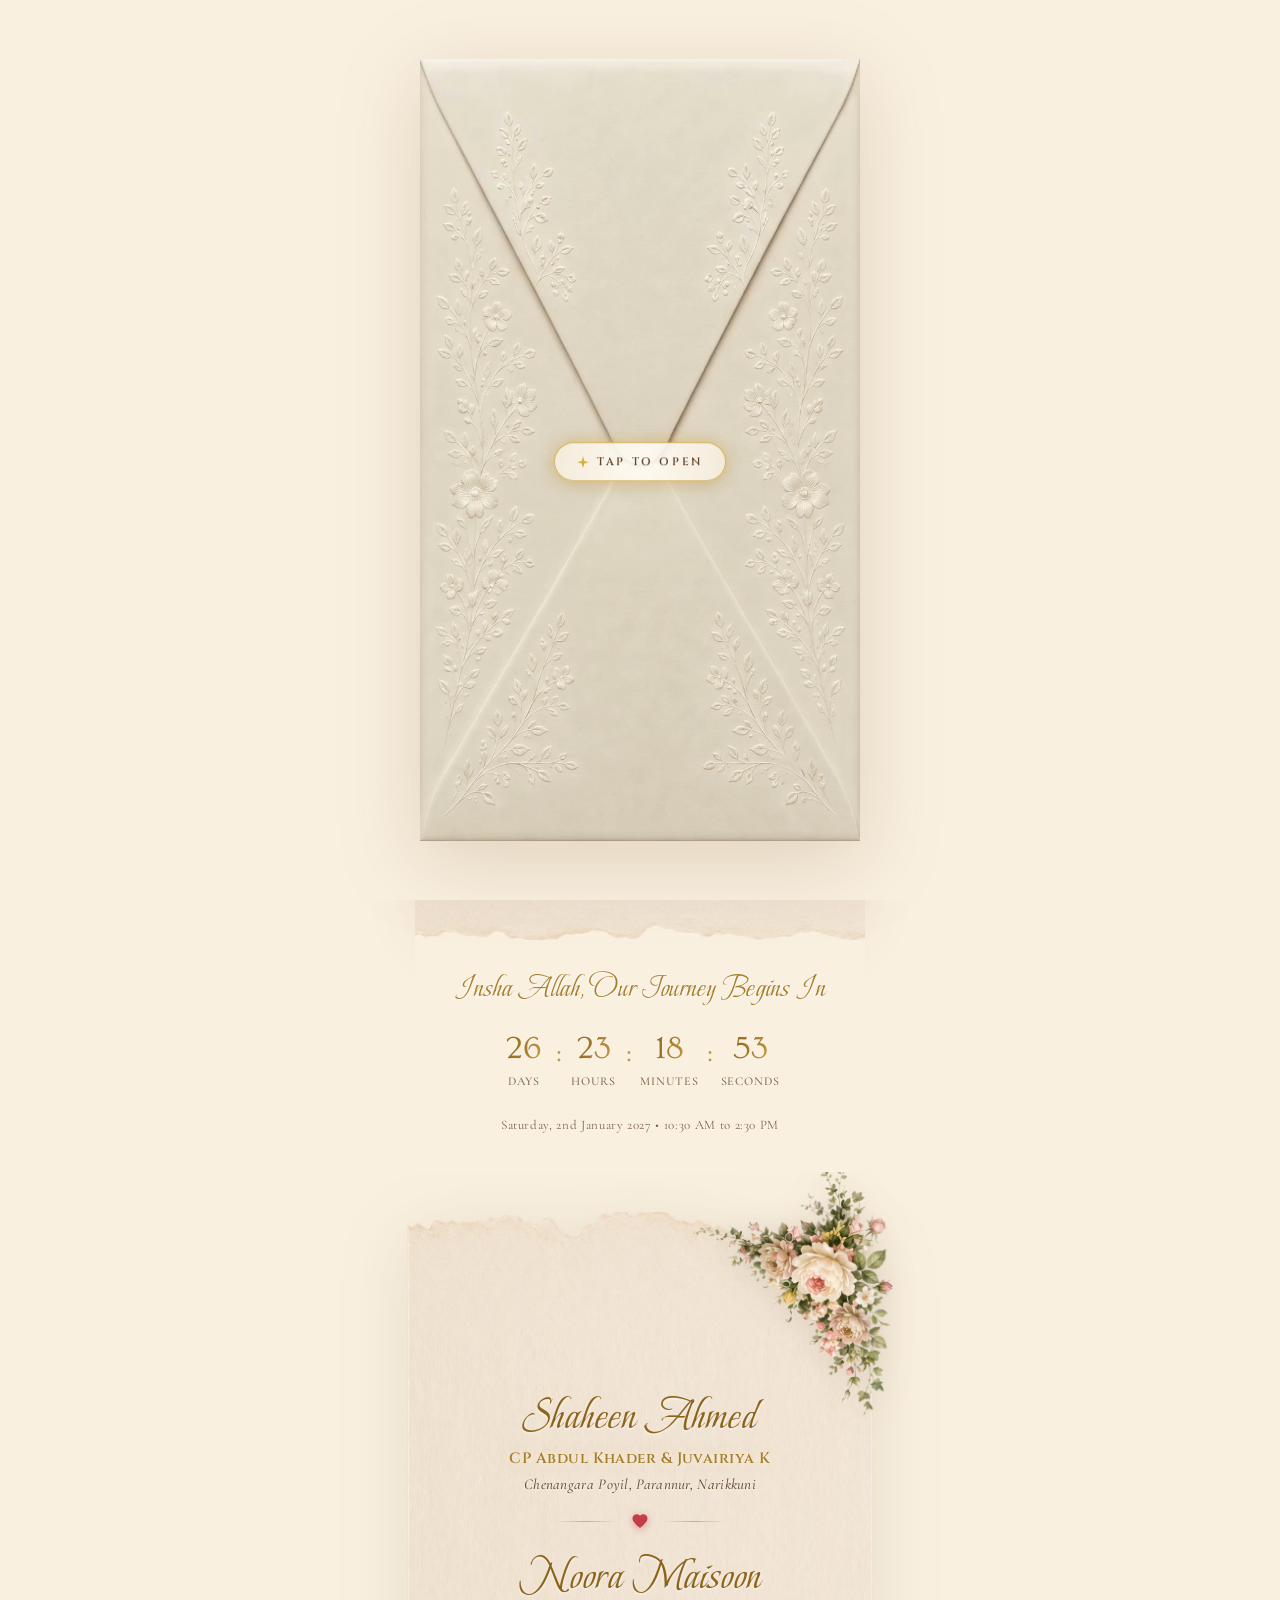
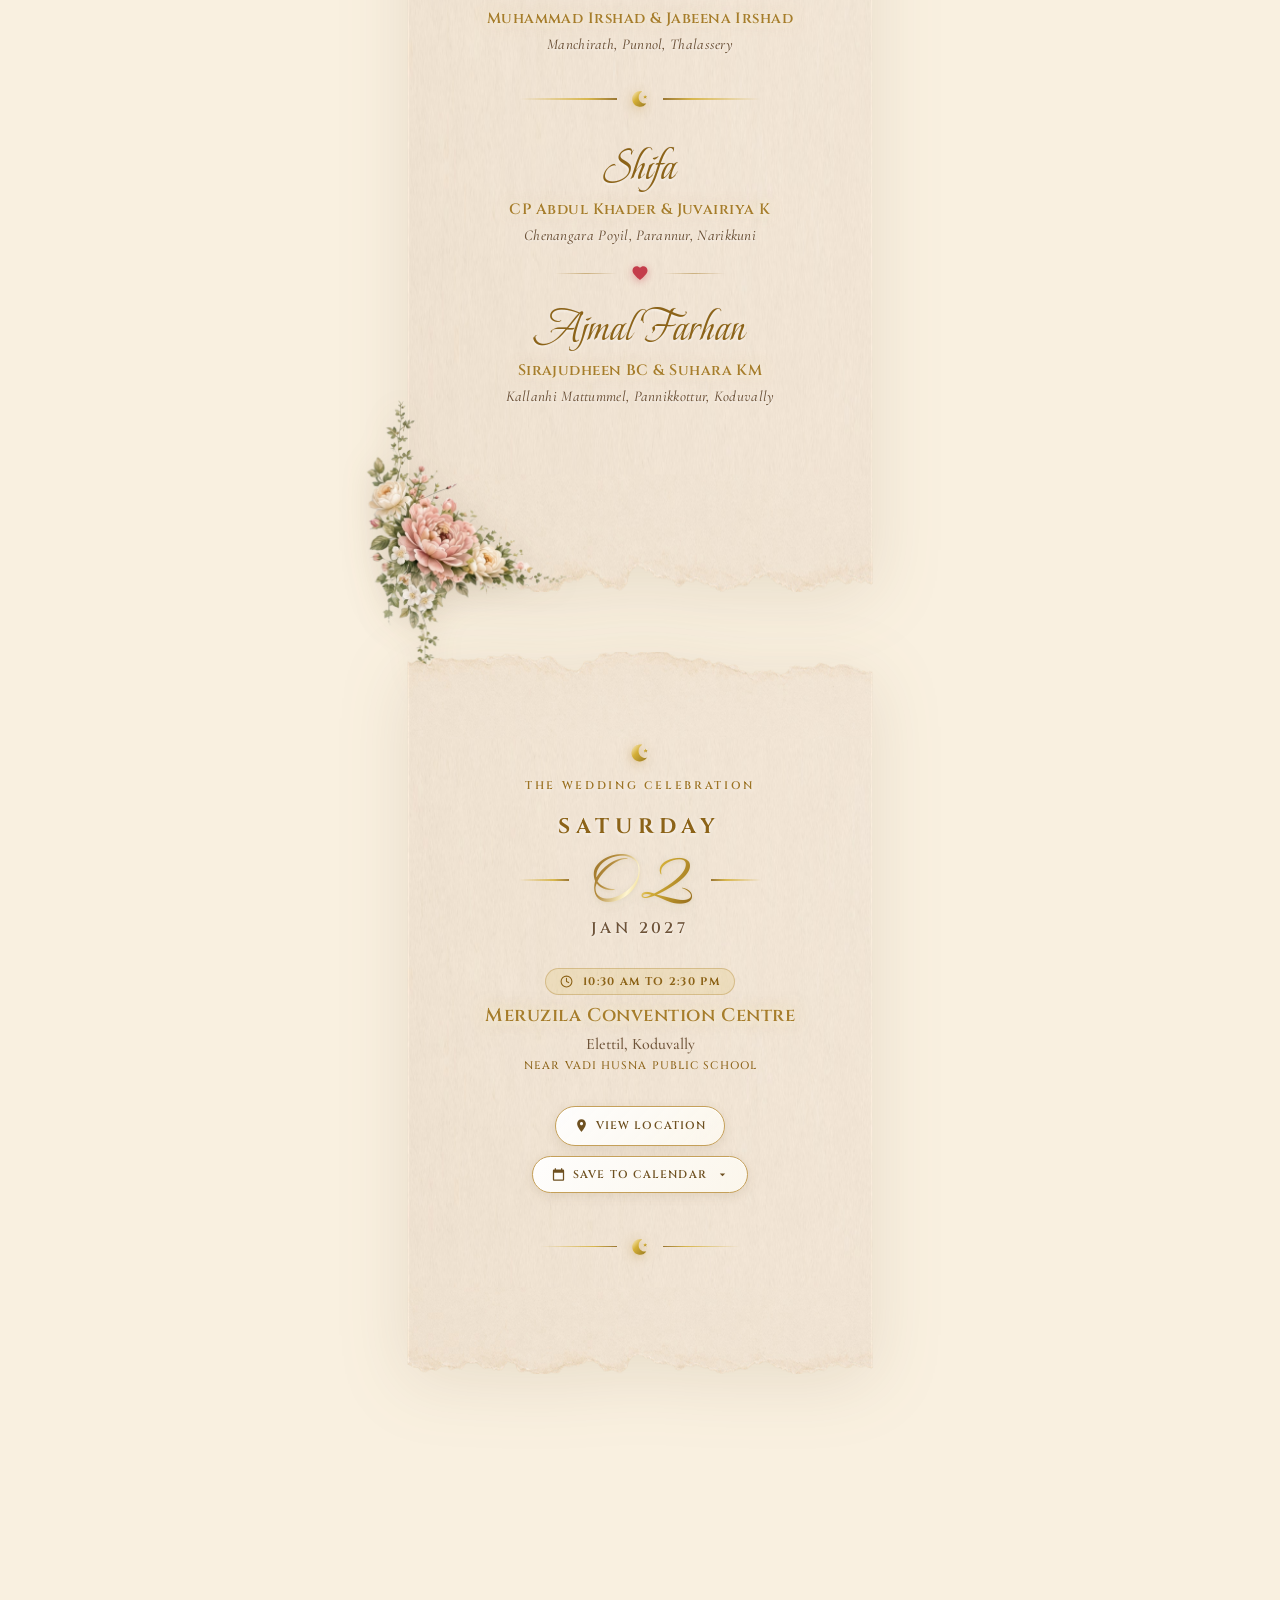
==== commit 11754c35: "sadasada" ====
--- a/weddings1.html
+++ b/weddings1.html
@@ -10,9 +10,9 @@
     <meta name="keywords"
         content="Wedding Invitation, Muslim Wedding, Shaheen Ahmed, Noora Maisoon, Shifa, Ajmal Farhan, Meruzila Convention Centre, Elettil, Koduvally, Kerala Wedding">
     <meta name="author" content="Shaheen &amp; Noora • Shifa &amp; Ajmal">
-    <link rel="icon" type="image/png" href="images/justversemainlogo.png">
-    <link rel="shortcut icon" type="image/png" href="images/justversemainlogo.png">
-    <link rel="apple-touch-icon" href="images/justversemainlogo.png">
+    <!-- <link rel="icon" type="image/png" href="images/justversemainlogo.png"> -->
+    <!-- <link rel="shortcut icon" type="image/png" href="images/justversemainlogo.png"> -->
+    <!-- <link rel="apple-touch-icon" href="images/justversemainlogo.png"> -->
 
     <!-- Open Graph Meta Tags for WhatsApp, Instagram, Facebook, and Social Sharing -->
     <meta property="og:type" content="website">
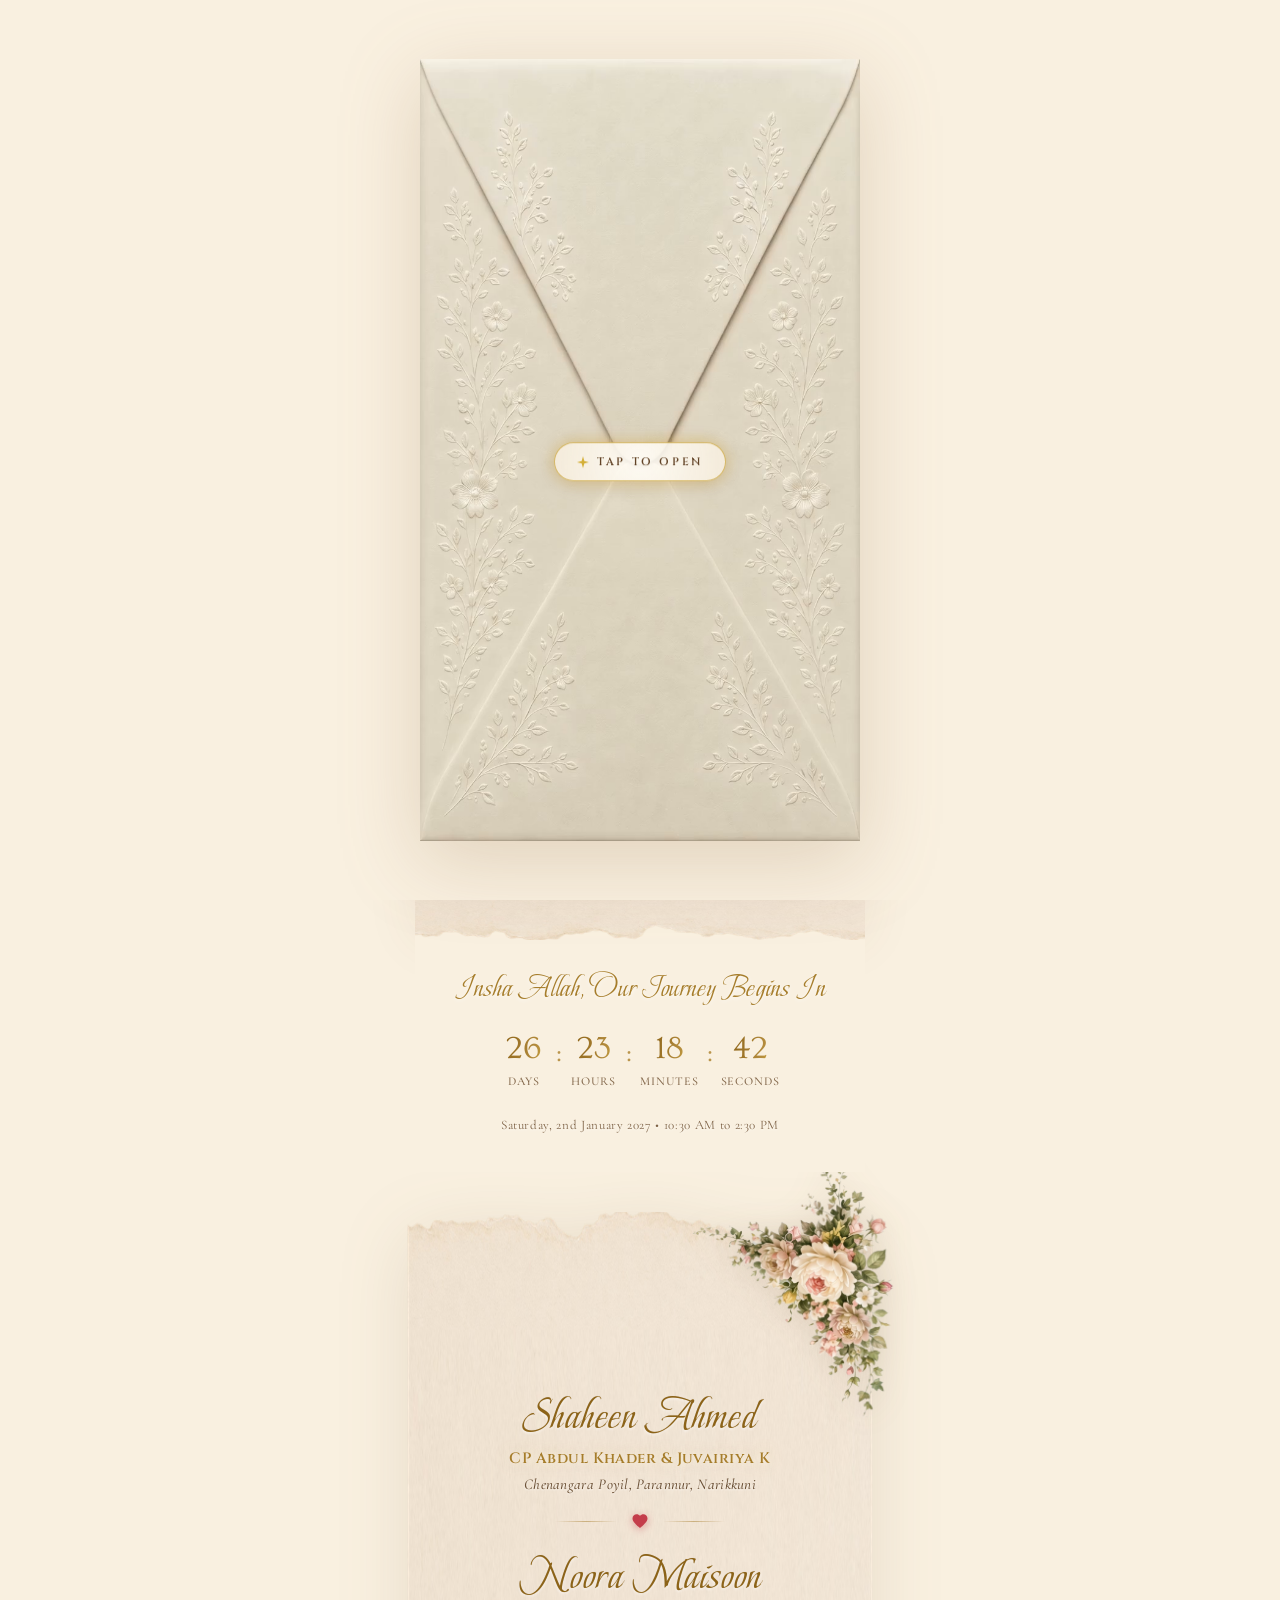
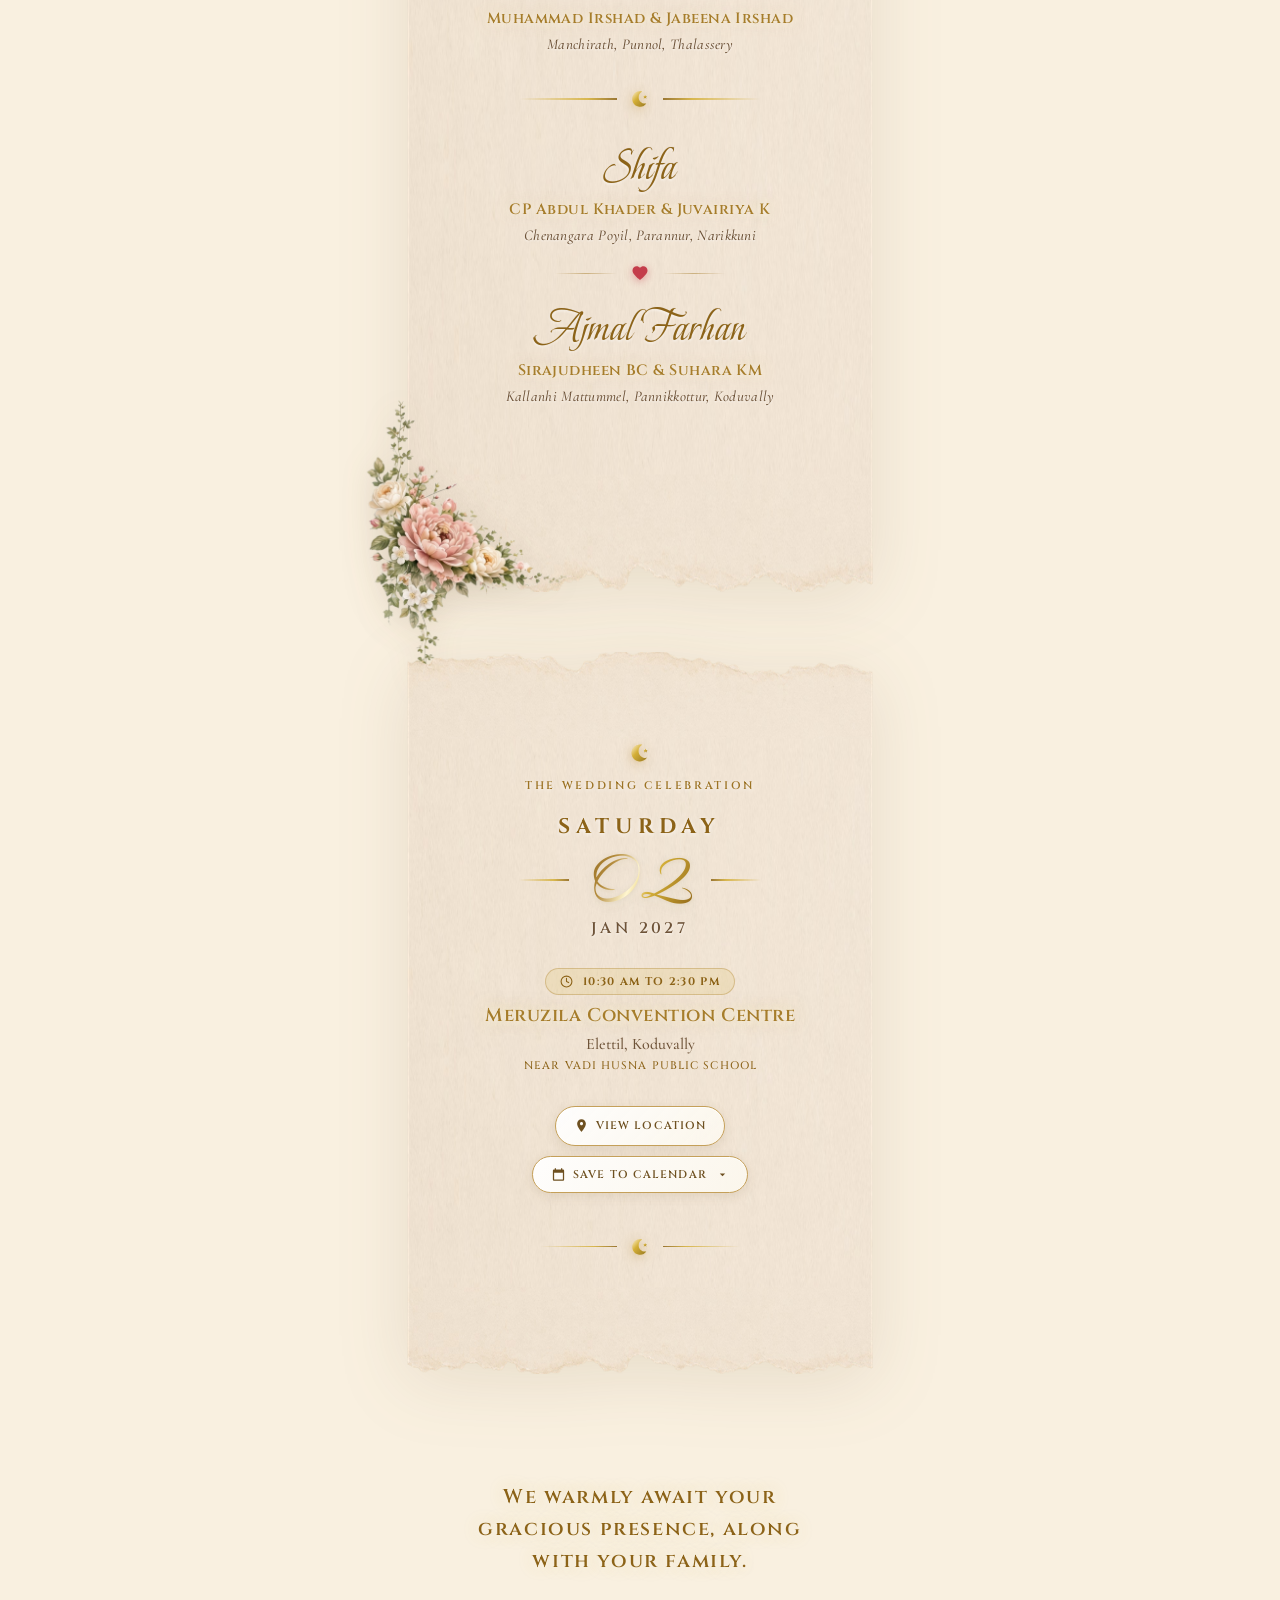
==== commit 77b60bc7: "asda" ====
--- a/weddings1.html
+++ b/weddings1.html
@@ -20,21 +20,21 @@
     <meta property="og:title" content="Wedding Invitation | Shaheen &amp; Noora • Shifa &amp; Ajmal | 2 January 2027">
     <meta property="og:description"
         content="Join Us for the Wedding of Shaheen Ahmed &amp; Noora Maisoon and Shifa &amp; Ajmal Farhan on Saturday, 2nd January 2027 (10:30 AM to 2:30 PM) at Meruzila Convention Centre, Elettil, Koduvally.">
-    <meta property="og:image" content="assets/images/gem131.png">
-    <meta property="og:image:secure_url" content="assets/images/gem131.png">
+    <meta property="og:image" content="assets/image/gem229.png">
+    <meta property="og:image:secure_url" content="assets/image/gem229.png">
     <meta property="og:image:type" content="image/png">
     <meta property="og:image:width" content="550">
     <meta property="og:image:height" content="975">
     <meta property="og:image:alt"
         content="Wedding Invitation | Shaheen Ahmed &amp; Noora Maisoon • Shifa &amp; Ajmal Farhan">
-    <link rel="image_src" href="assets/images/gem131.png">
+    <link rel="image_src" href="assets/image/gem229.png">
 
     <!-- Twitter Card Meta Tags -->
     <meta name="twitter:card" content="summary_large_image">
     <meta name="twitter:title" content="Wedding Invitation | Shaheen &amp; Noora • Shifa &amp; Ajmal">
     <meta name="twitter:description"
         content="Join Us for the Wedding of Shaheen Ahmed &amp; Noora Maisoon and Shifa &amp; Ajmal Farhan on Saturday, 2nd January 2027 at Meruzila Convention Centre, Elettil, Koduvally.">
-    <meta name="twitter:image" content="assets/images/gem131.png">
+    <meta name="twitter:image" content="assets/image/gem229.png">
     <meta name="twitter:image:alt"
         content="Wedding Invitation | Shaheen Ahmed &amp; Noora Maisoon • Shifa &amp; Ajmal Farhan">
 
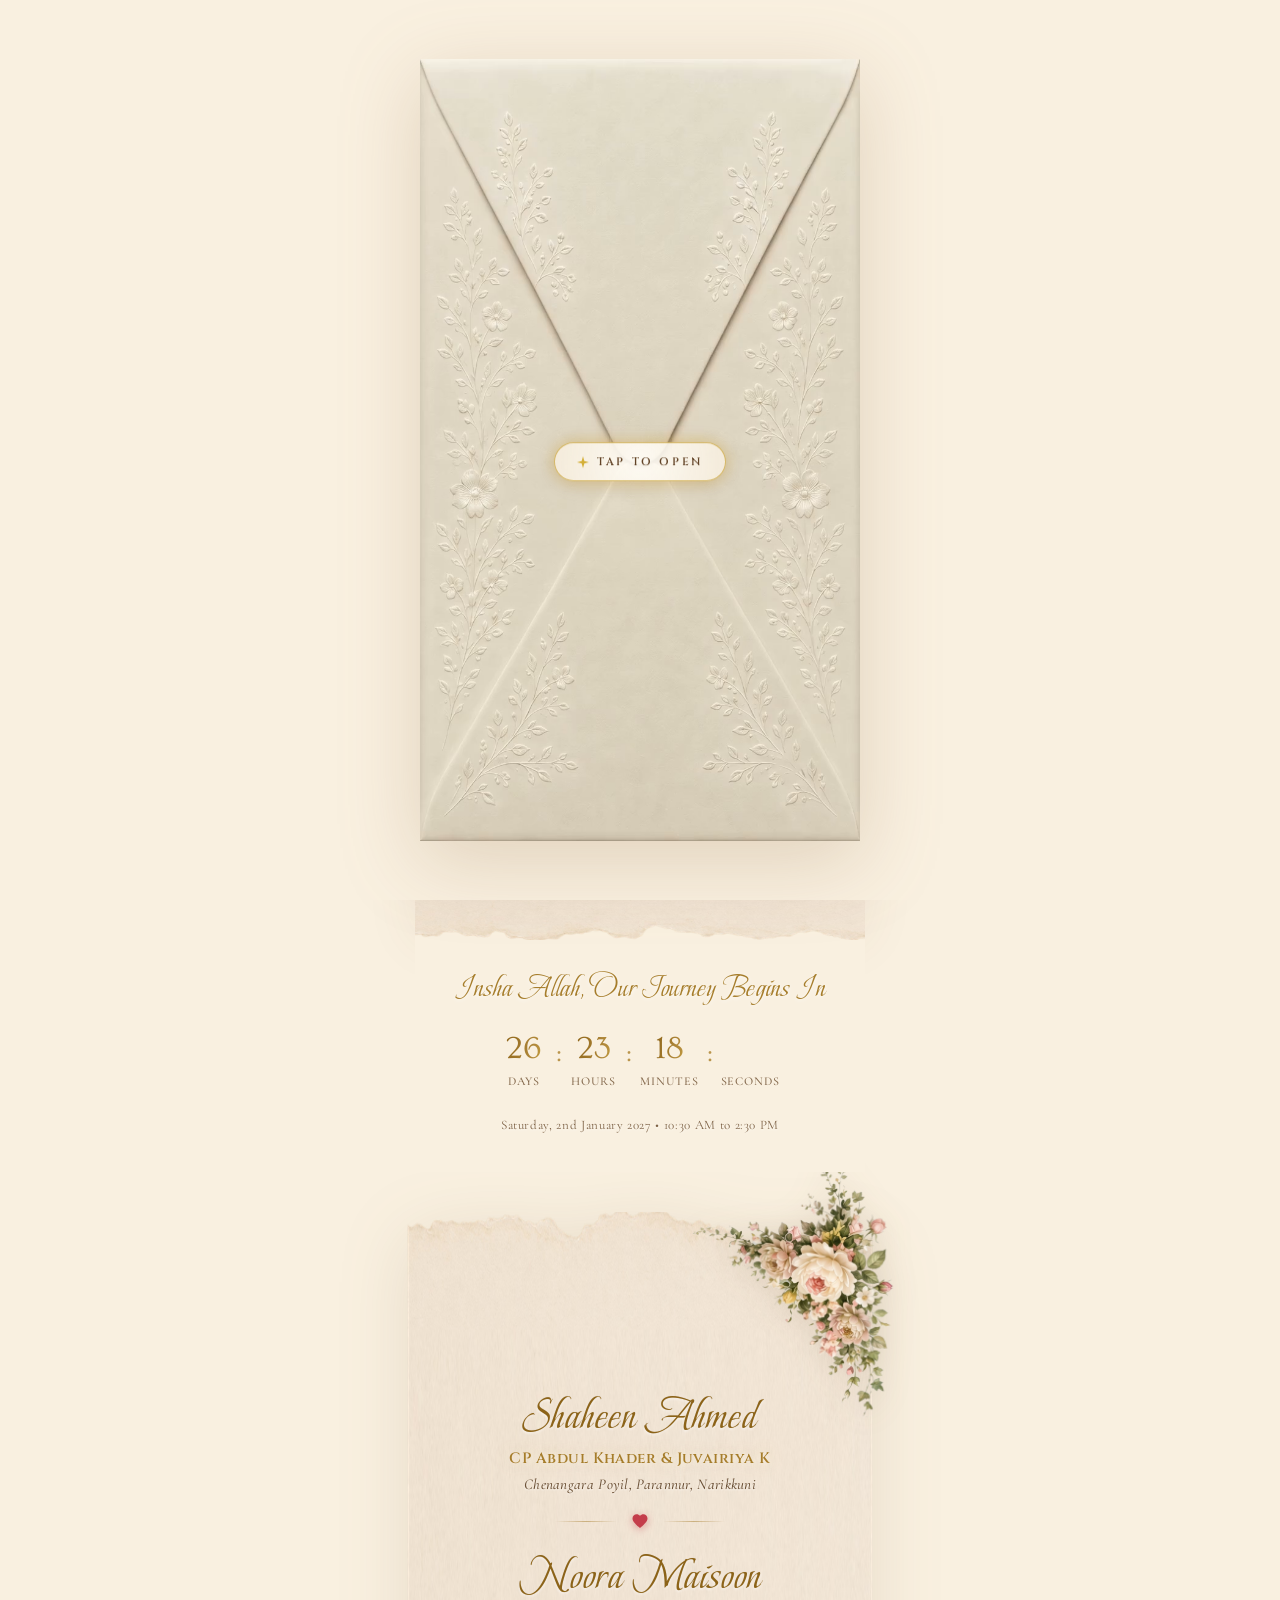
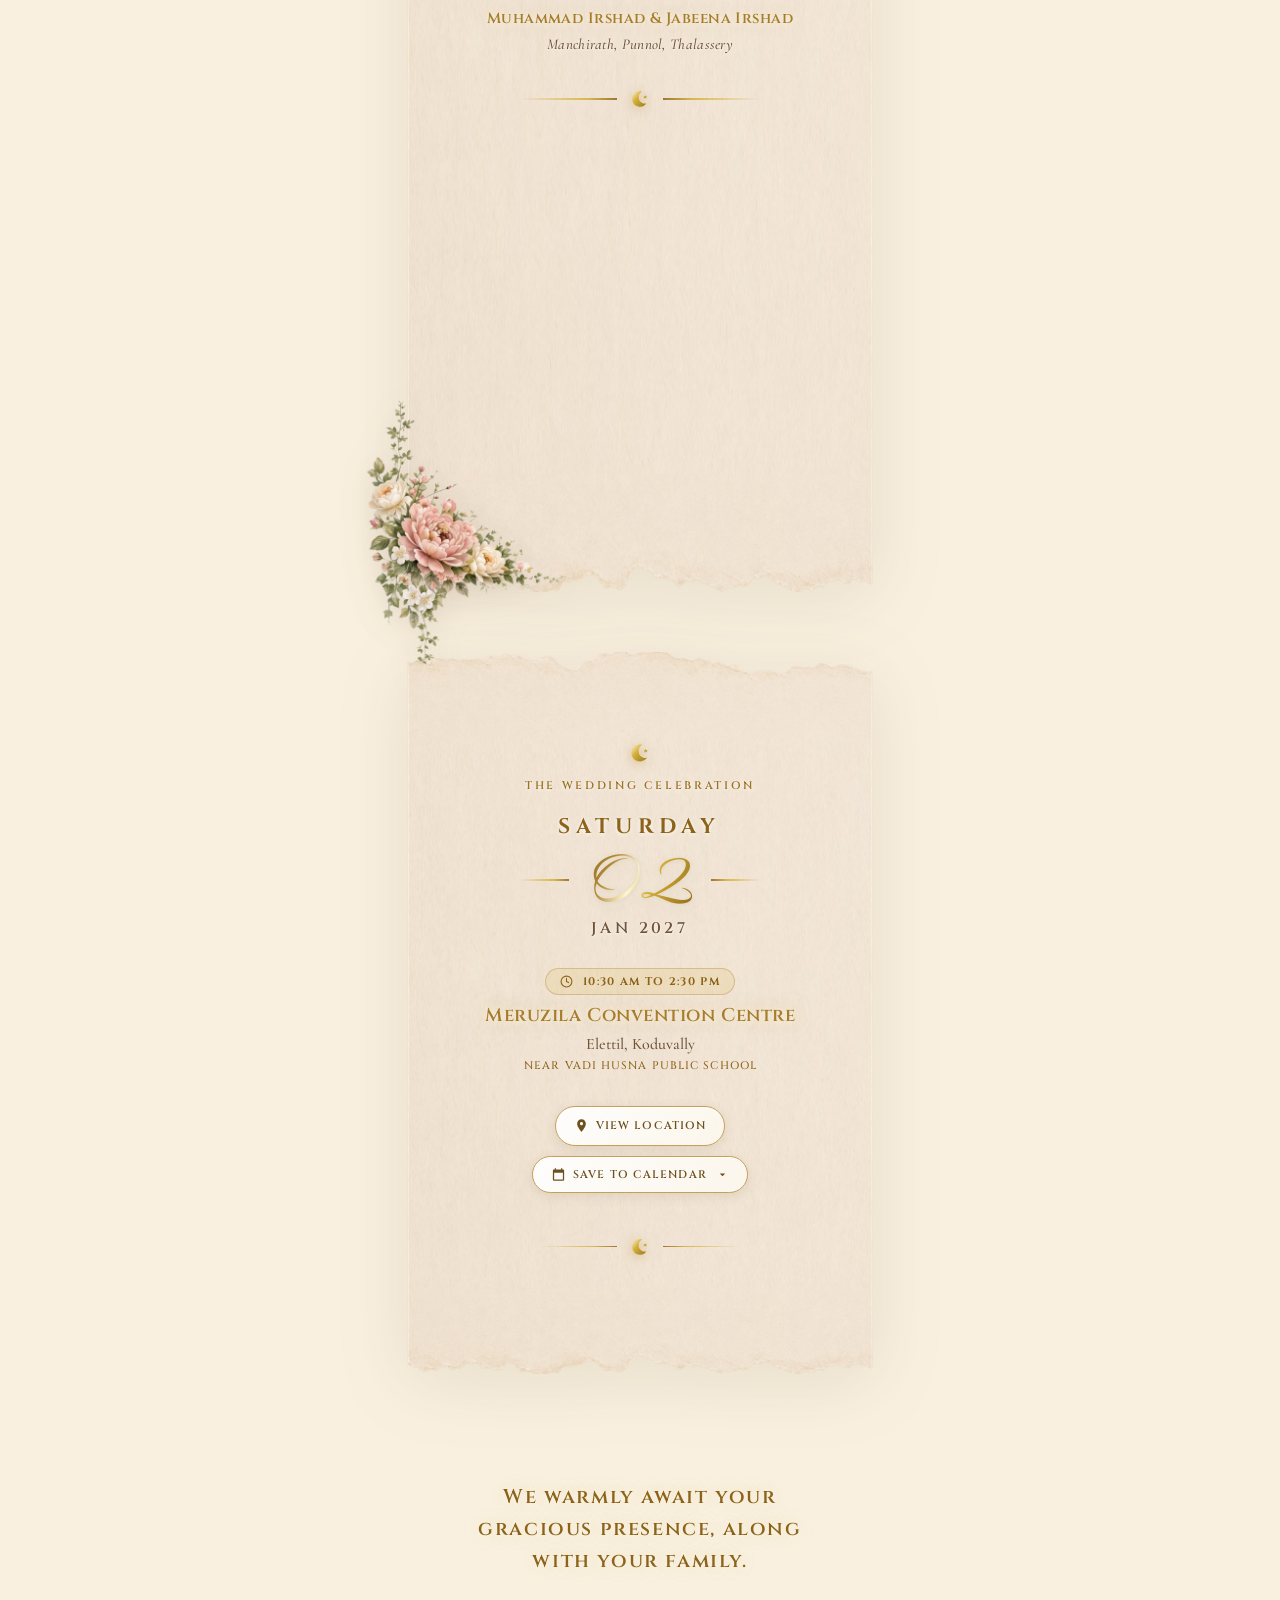
==== commit 23555714: "dsfsd" ====
--- a/weddings1.html
+++ b/weddings1.html
@@ -20,21 +20,21 @@
     <meta property="og:title" content="Wedding Invitation | Shaheen &amp; Noora • Shifa &amp; Ajmal | 2 January 2027">
     <meta property="og:description"
         content="Join Us for the Wedding of Shaheen Ahmed &amp; Noora Maisoon and Shifa &amp; Ajmal Farhan on Saturday, 2nd January 2027 (10:30 AM to 2:30 PM) at Meruzila Convention Centre, Elettil, Koduvally.">
-    <meta property="og:image" content="assets/image/gem229.png">
-    <meta property="og:image:secure_url" content="assets/image/gem229.png">
+    <meta property="og:image" content="images/gem229.png">
+    <meta property="og:image:secure_url" content="images/gem229.png">
     <meta property="og:image:type" content="image/png">
     <meta property="og:image:width" content="550">
     <meta property="og:image:height" content="975">
     <meta property="og:image:alt"
         content="Wedding Invitation | Shaheen Ahmed &amp; Noora Maisoon • Shifa &amp; Ajmal Farhan">
-    <link rel="image_src" href="assets/image/gem229.png">
+    <link rel="image_src" href="images/gem229.png">
 
     <!-- Twitter Card Meta Tags -->
     <meta name="twitter:card" content="summary_large_image">
     <meta name="twitter:title" content="Wedding Invitation | Shaheen &amp; Noora • Shifa &amp; Ajmal">
     <meta name="twitter:description"
         content="Join Us for the Wedding of Shaheen Ahmed &amp; Noora Maisoon and Shifa &amp; Ajmal Farhan on Saturday, 2nd January 2027 at Meruzila Convention Centre, Elettil, Koduvally.">
-    <meta name="twitter:image" content="assets/image/gem229.png">
+    <meta name="twitter:image" content="images/gem229.png">
     <meta name="twitter:image:alt"
         content="Wedding Invitation | Shaheen Ahmed &amp; Noora Maisoon • Shifa &amp; Ajmal Farhan">
 
